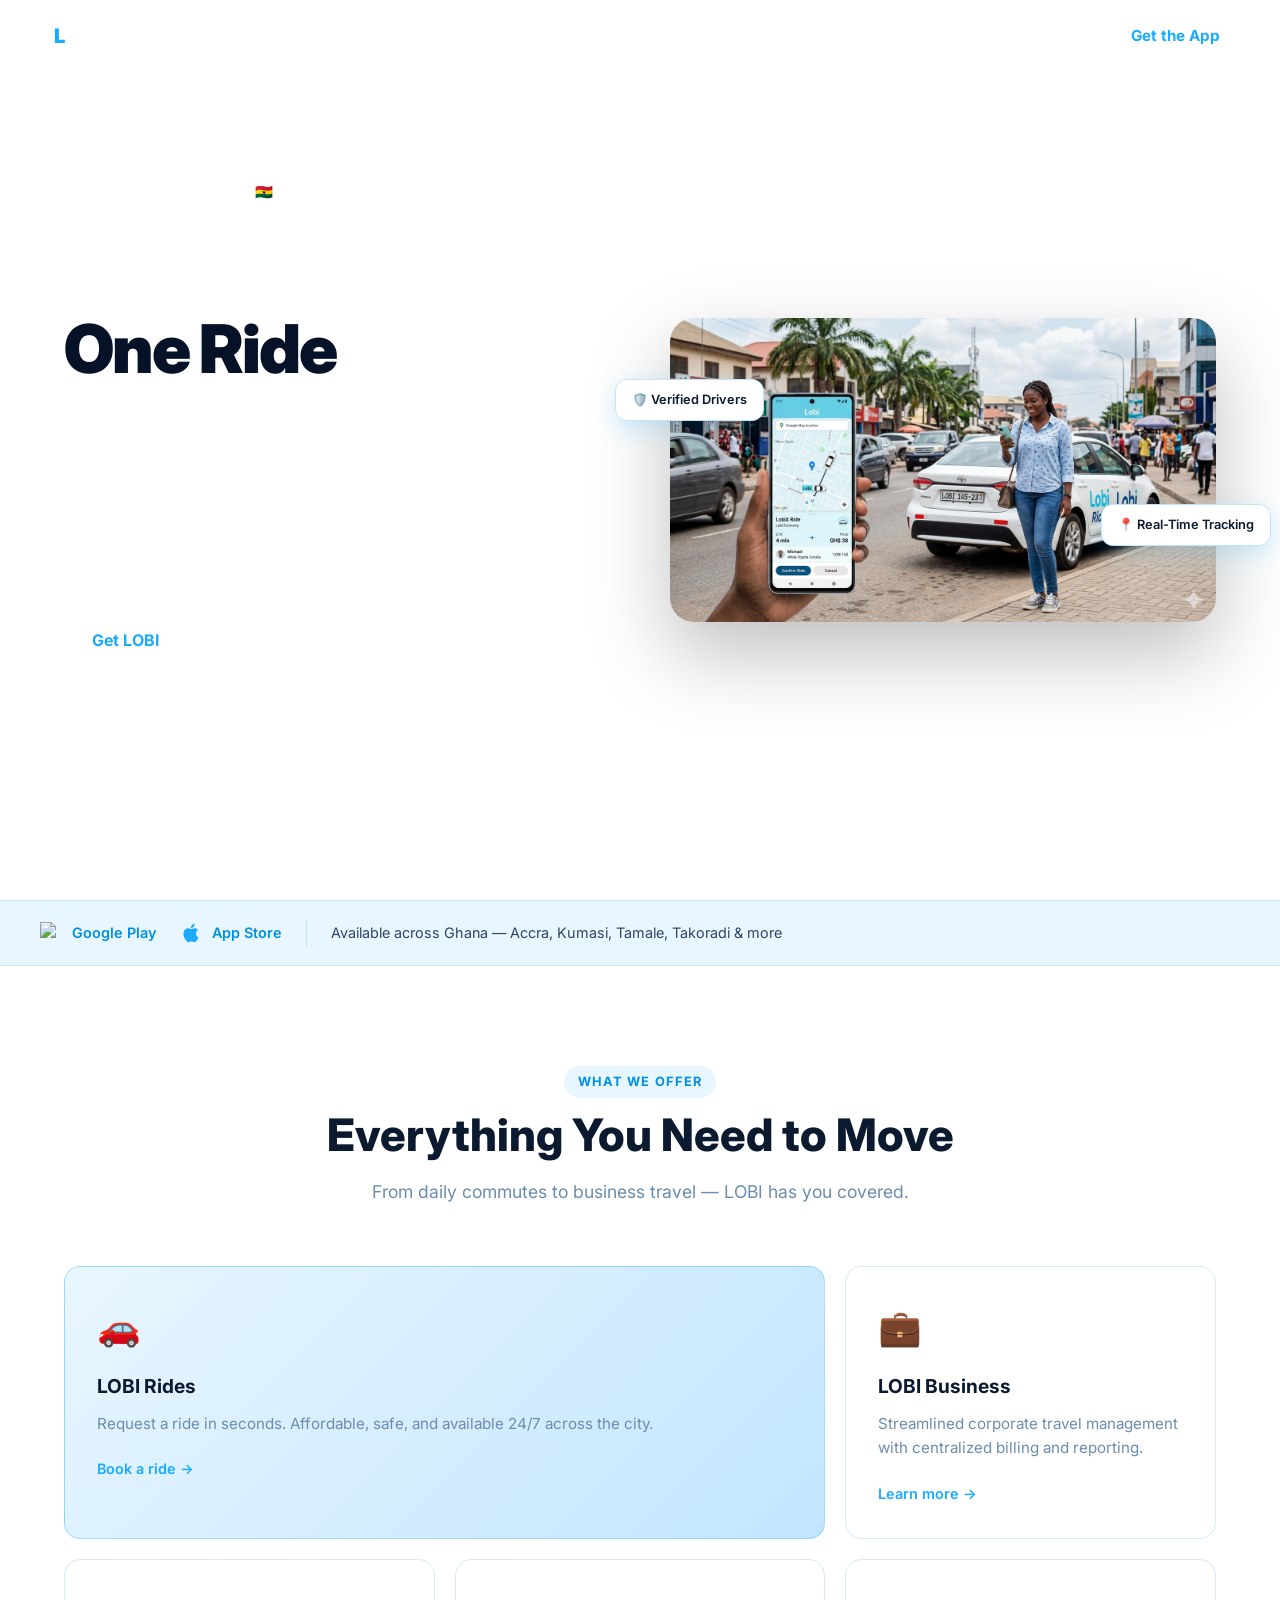
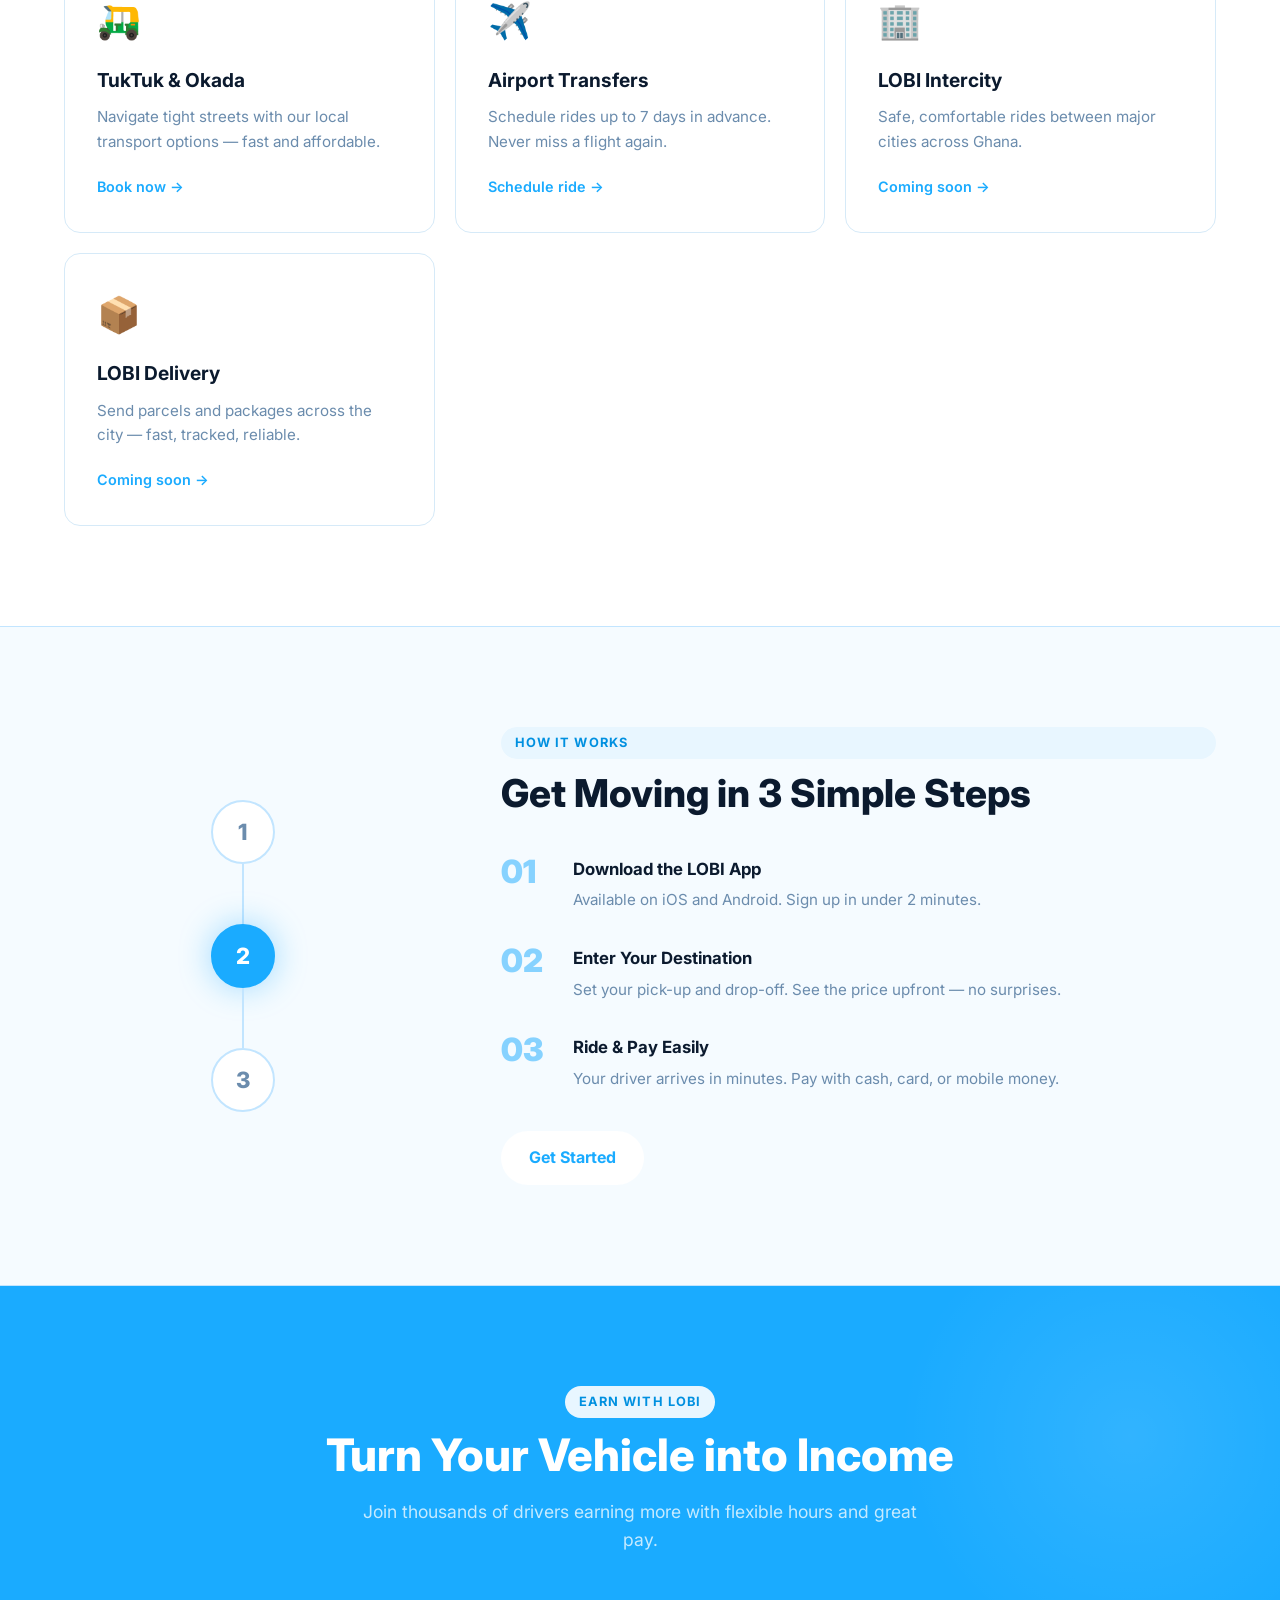
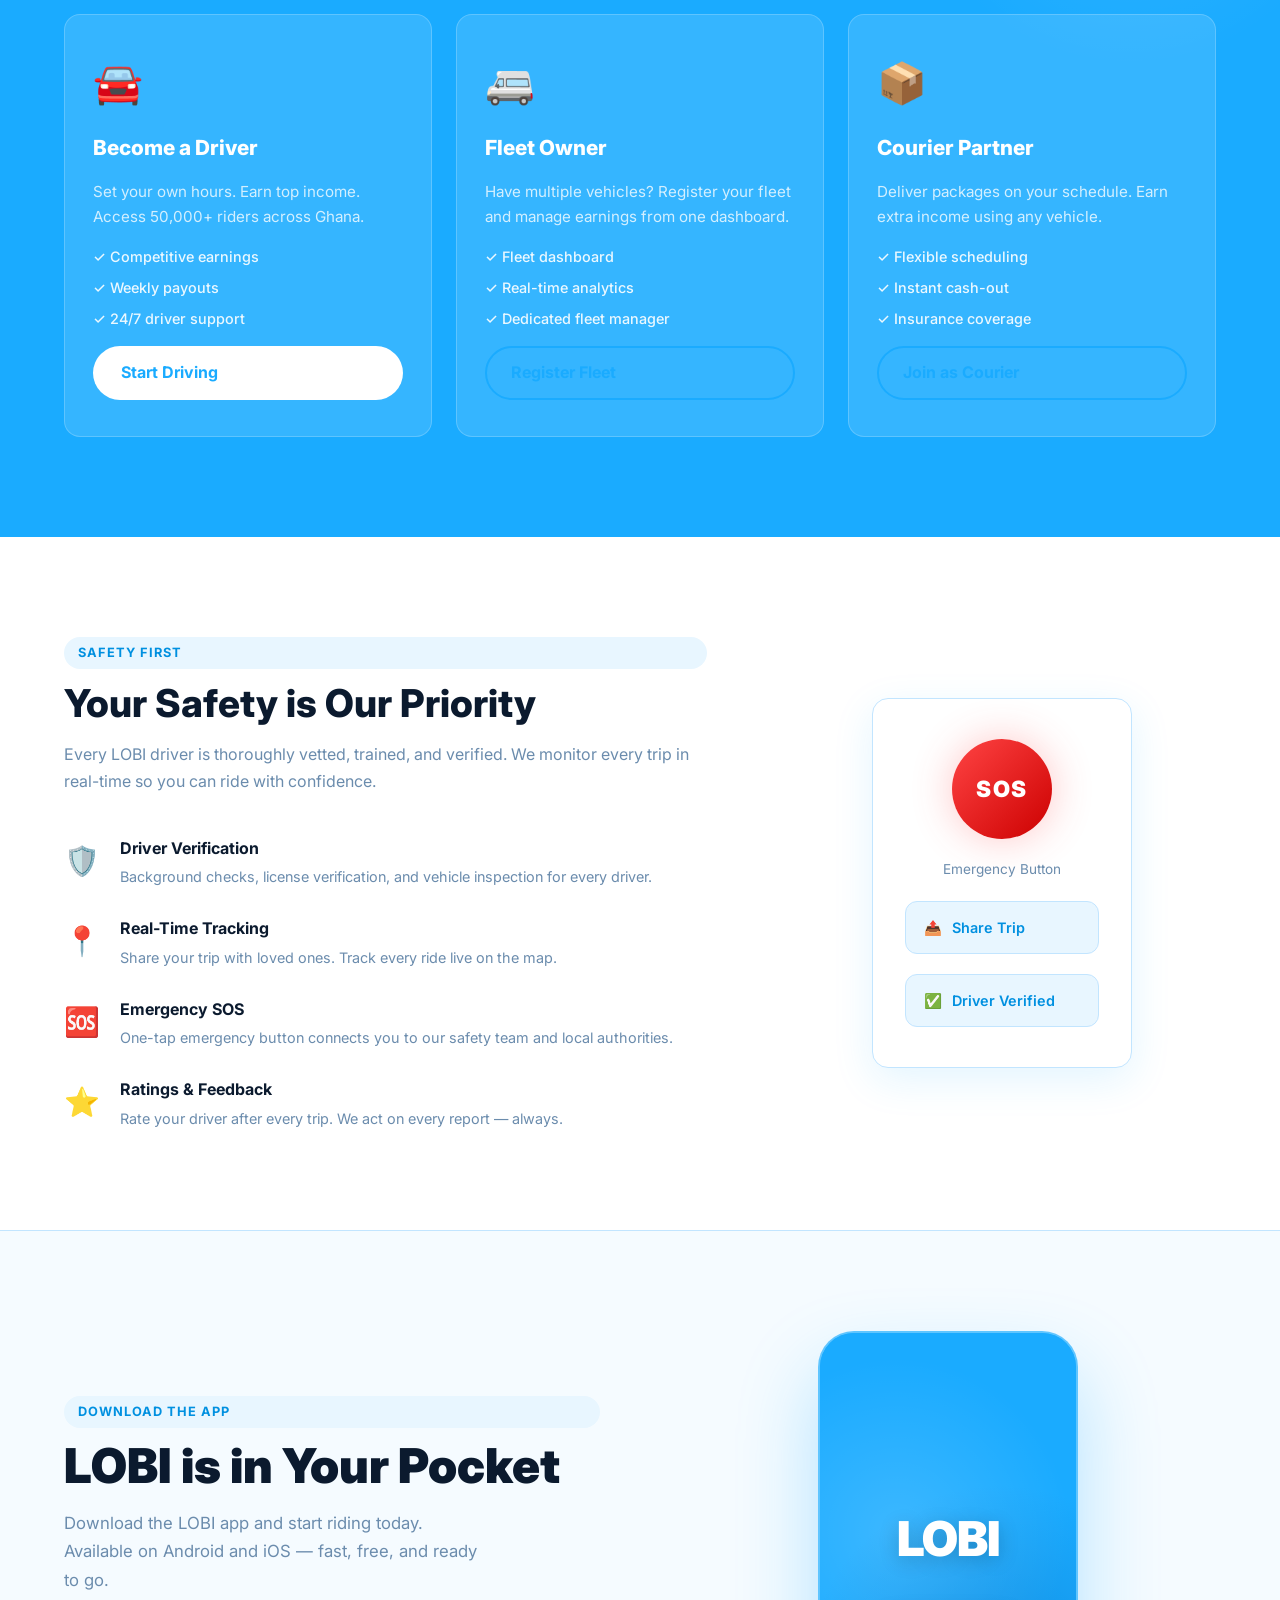
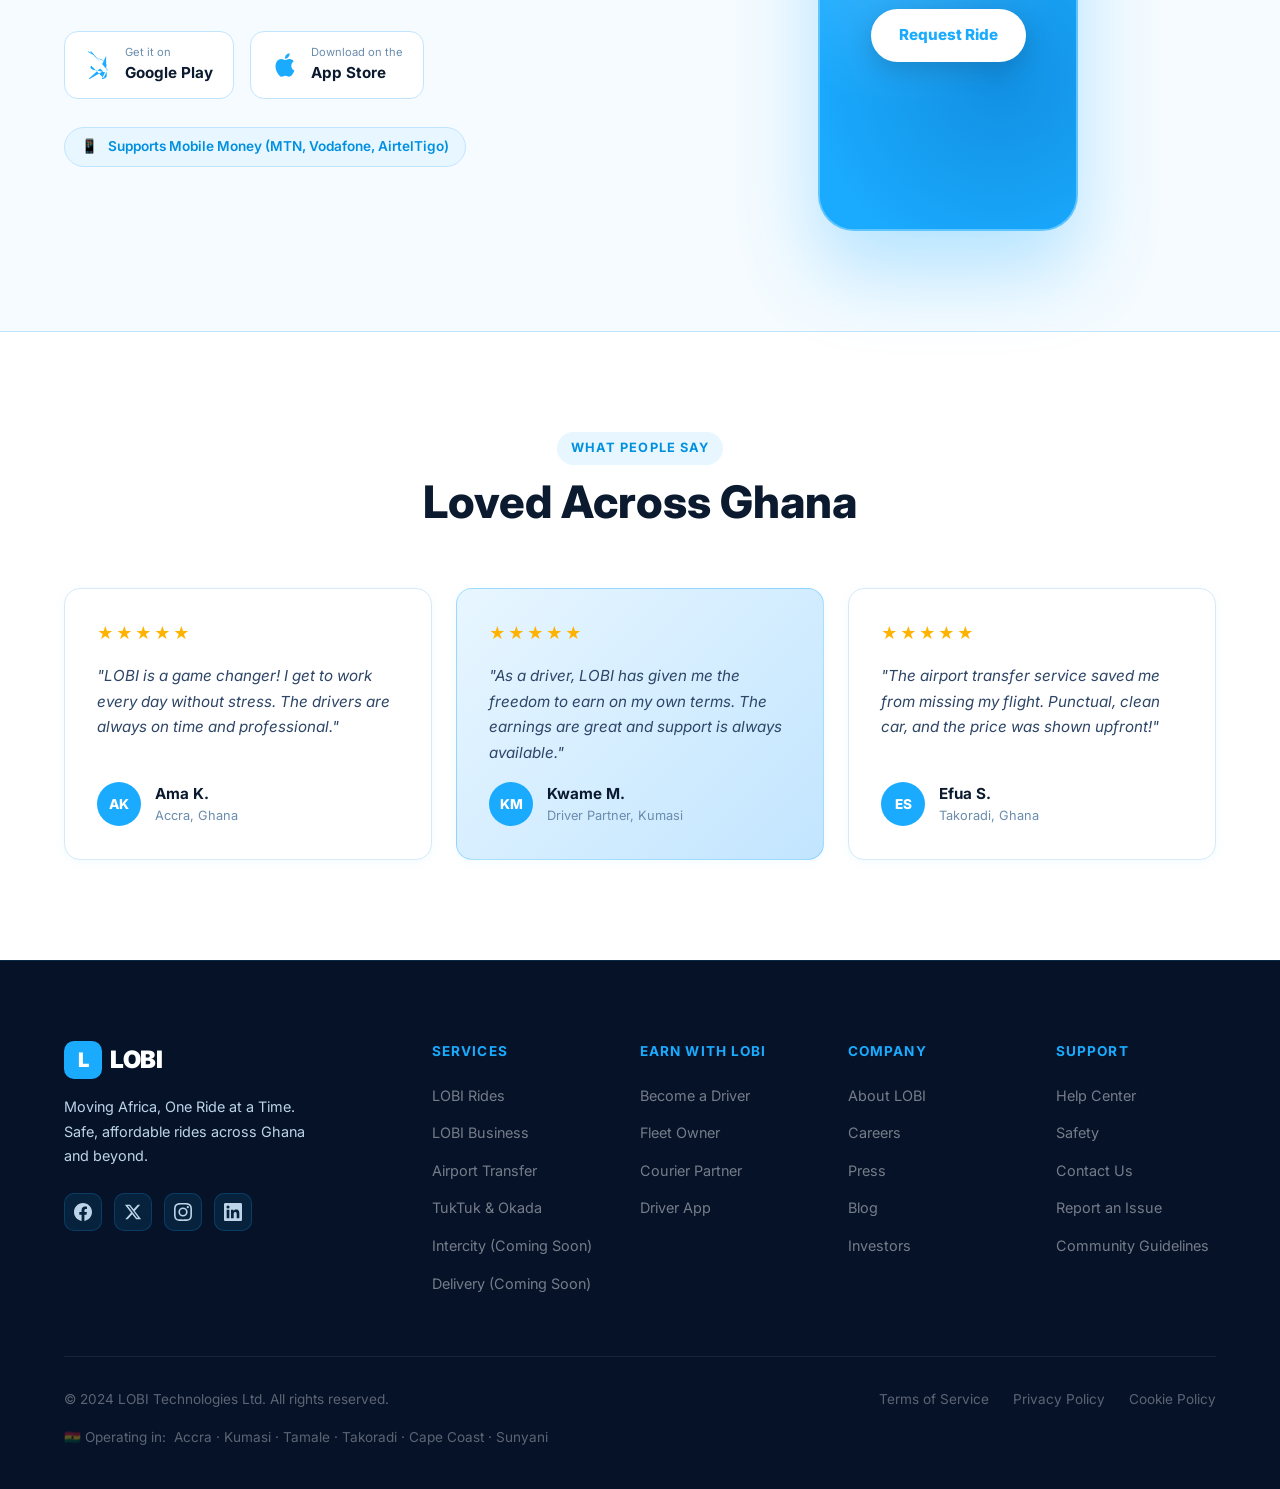
==== index.html @ 1bee490d "first lobi website commit" ====
<!DOCTYPE html>
<html lang="en">
<head>
  <meta charset="UTF-8" />
  <meta name="viewport" content="width=device-width, initial-scale=1.0" />
  <title>LOBI – Moving Africa, One Ride at a Time</title>
  <link rel="stylesheet" href="styles.css" />
  <link rel="preconnect" href="https://fonts.googleapis.com" />
  <link rel="preconnect" href="https://fonts.gstatic.com" crossorigin />
  <link href="https://fonts.googleapis.com/css2?family=Inter:wght@300;400;500;600;700;800;900&display=swap" rel="stylesheet" />
</head>
<body>

  <!-- ===== NAVBAR ===== -->
  <header class="navbar" id="navbar">
    <div class="nav-container">
      <a href="#" class="logo">
        <span class="logo-icon">L</span>
        <span class="logo-text">LOBI</span>
      </a>

      <nav class="nav-links" id="navLinks">
        <a href="#services">Services</a>
        <a href="#earn">Earn with LOBI</a>
        <a href="#how-it-works">How It Works</a>
        <a href="#company">Company</a>
        <a href="#safety">Safety</a>
        <a class="nav-cta" href="#download">Get the App</a>
      </nav>

      <button class="hamburger" id="hamburger" aria-label="Toggle menu">
        <span></span><span></span><span></span>
      </button>
    </div>
  </header>

  <!-- ===== HERO ===== -->
  <section class="hero" id="home">
    <div class="hero-content">
      <div class="hero-badge">Now operating in Ghana 🇬🇭</div>
      <h1 class="hero-title">
        Moving Africa,<br />
        <span class="highlight">One Ride</span> at a Time.
      </h1>
      <p class="hero-subtitle">
        Safe, affordable, and reliable rides across Ghana and beyond.
        Request in seconds — arrive in minutes.
      </p>
      <div class="hero-buttons">
        <a href="#download" class="btn btn-primary">Get LOBI</a>
        <a href="#earn" class="btn btn-outline">Drive with Us</a>
      </div>
      <div class="hero-stats">
        <div class="stat">
          <strong>50K+</strong>
          <span>Riders</span>
        </div>
        <div class="stat-divider"></div>
        <div class="stat">
          <strong>2,000+</strong>
          <span>Drivers</span>
        </div>
        <div class="stat-divider"></div>
        <div class="stat">
          <strong>10+</strong>
          <span>Cities</span>
        </div>
      </div>
    </div>
    <div class="hero-visual">
      <div class="hero-img-wrap">
        <img
          src="assets/lobi_cover_image.png"
          alt="Woman booking a Lobi ride on her phone in Accra, Ghana"
          class="hero-img"
        />
        <div class="floating-badge badge-1">🛡️ Verified Drivers</div>
        <div class="floating-badge badge-2">📍 Real-Time Tracking</div>
      </div>
    </div>
  </section>

  <!-- ===== TRUST BAR ===== -->
  <section class="trust-bar">
    <div class="trust-container">
      <div class="trust-item">
        <img src="https://upload.wikimedia.org/wikipedia/commons/thumb/1/19/Google_Play_Store.png/640px-Google_Play_Store.png" alt="Google Play" class="trust-icon-img" />
        <span>Google Play</span>
      </div>
      <div class="trust-item">
        <svg class="trust-icon" viewBox="0 0 24 24" fill="currentColor"><path d="M18.71 19.5c-.83 1.24-1.71 2.45-3.05 2.47-1.34.03-1.77-.79-3.29-.79-1.53 0-2 .77-3.27.82-1.31.05-2.3-1.32-3.14-2.53C4.25 17 2.94 12.45 4.7 9.39c.87-1.52 2.43-2.48 4.12-2.51 1.28-.02 2.5.87 3.29.87.78 0 2.26-1.07 3.8-.91.65.03 2.47.26 3.64 1.98-.09.06-2.17 1.28-2.15 3.81.03 3.02 2.65 4.03 2.68 4.04-.03.07-.42 1.44-1.38 2.83M13 3.5c.73-.83 1.94-1.46 2.94-1.5.13 1.17-.34 2.35-1.04 3.19-.69.85-1.83 1.51-2.95 1.42-.15-1.15.41-2.35 1.05-3.11z"/></svg>
        <span>App Store</span>
      </div>
      <div class="trust-divider"></div>
      <p class="trust-text">Available across Ghana — Accra, Kumasi, Tamale, Takoradi & more</p>
    </div>
  </section>

  <!-- ===== SERVICES ===== -->
  <section class="services" id="services">
    <div class="section-container">
      <div class="section-header">
        <span class="section-tag">What We Offer</span>
        <h2>Everything You Need to Move</h2>
        <p>From daily commutes to business travel — LOBI has you covered.</p>
      </div>
      <div class="services-grid">
        <div class="service-card featured">
          <div class="service-icon">🚗</div>
          <h3>LOBI Rides</h3>
          <p>Request a ride in seconds. Affordable, safe, and available 24/7 across the city.</p>
          <a href="#download" class="service-link">Book a ride →</a>
        </div>
        <div class="service-card">
          <div class="service-icon">💼</div>
          <h3>LOBI Business</h3>
          <p>Streamlined corporate travel management with centralized billing and reporting.</p>
          <a href="#" class="service-link">Learn more →</a>
        </div>
        <div class="service-card">
          <div class="service-icon">🛺</div>
          <h3>TukTuk & Okada</h3>
          <p>Navigate tight streets with our local transport options — fast and affordable.</p>
          <a href="#download" class="service-link">Book now →</a>
        </div>
        <div class="service-card">
          <div class="service-icon">✈️</div>
          <h3>Airport Transfers</h3>
          <p>Schedule rides up to 7 days in advance. Never miss a flight again.</p>
          <a href="#download" class="service-link">Schedule ride →</a>
        </div>
        <div class="service-card">
          <div class="service-icon">🏢</div>
          <h3>LOBI Intercity</h3>
          <p>Safe, comfortable rides between major cities across Ghana.</p>
          <a href="#" class="service-link">Coming soon →</a>
        </div>
        <div class="service-card">
          <div class="service-icon">📦</div>
          <h3>LOBI Delivery</h3>
          <p>Send parcels and packages across the city — fast, tracked, reliable.</p>
          <a href="#" class="service-link">Coming soon →</a>
        </div>
      </div>
    </div>
  </section>

  <!-- ===== HOW IT WORKS ===== -->
  <section class="how-it-works" id="how-it-works">
    <div class="section-container">
      <div class="hiw-grid">
        <div class="hiw-visual">
          <div class="steps-visual">
            <div class="step-circle active">1</div>
            <div class="step-line"></div>
            <div class="step-circle">2</div>
            <div class="step-line"></div>
            <div class="step-circle">3</div>
          </div>
        </div>
        <div class="hiw-content">
          <span class="section-tag">How It Works</span>
          <h2>Get Moving in 3 Simple Steps</h2>
          <div class="steps">
            <div class="step">
              <div class="step-num">01</div>
              <div class="step-text">
                <h4>Download the LOBI App</h4>
                <p>Available on iOS and Android. Sign up in under 2 minutes.</p>
              </div>
            </div>
            <div class="step">
              <div class="step-num">02</div>
              <div class="step-text">
                <h4>Enter Your Destination</h4>
                <p>Set your pick-up and drop-off. See the price upfront — no surprises.</p>
              </div>
            </div>
            <div class="step">
              <div class="step-num">03</div>
              <div class="step-text">
                <h4>Ride & Pay Easily</h4>
                <p>Your driver arrives in minutes. Pay with cash, card, or mobile money.</p>
              </div>
            </div>
          </div>
          <a href="#download" class="btn btn-primary">Get Started</a>
        </div>
      </div>
    </div>
  </section>

  <!-- ===== EARN SECTION ===== -->
  <section class="earn" id="earn">
    <div class="section-container">
      <div class="section-header light">
        <span class="section-tag">Earn with LOBI</span>
        <h2>Turn Your Vehicle into Income</h2>
        <p>Join thousands of drivers earning more with flexible hours and great pay.</p>
      </div>
      <div class="earn-grid">
        <div class="earn-card">
          <div class="earn-icon">🚘</div>
          <h3>Become a Driver</h3>
          <p>Set your own hours. Earn top income. Access 50,000+ riders across Ghana.</p>
          <ul class="earn-perks">
            <li>✓ Competitive earnings</li>
            <li>✓ Weekly payouts</li>
            <li>✓ 24/7 driver support</li>
          </ul>
          <a href="#" class="btn btn-primary">Start Driving</a>
        </div>
        <div class="earn-card">
          <div class="earn-icon">🚐</div>
          <h3>Fleet Owner</h3>
          <p>Have multiple vehicles? Register your fleet and manage earnings from one dashboard.</p>
          <ul class="earn-perks">
            <li>✓ Fleet dashboard</li>
            <li>✓ Real-time analytics</li>
            <li>✓ Dedicated fleet manager</li>
          </ul>
          <a href="#" class="btn btn-outline-dark">Register Fleet</a>
        </div>
        <div class="earn-card">
          <div class="earn-icon">📦</div>
          <h3>Courier Partner</h3>
          <p>Deliver packages on your schedule. Earn extra income using any vehicle.</p>
          <ul class="earn-perks">
            <li>✓ Flexible scheduling</li>
            <li>✓ Instant cash-out</li>
            <li>✓ Insurance coverage</li>
          </ul>
          <a href="#" class="btn btn-outline-dark">Join as Courier</a>
        </div>
      </div>
    </div>
  </section>

  <!-- ===== SAFETY ===== -->
  <section class="safety" id="safety">
    <div class="section-container">
      <div class="safety-grid">
        <div class="safety-content">
          <span class="section-tag">Safety First</span>
          <h2>Your Safety is Our Priority</h2>
          <p>
            Every LOBI driver is thoroughly vetted, trained, and verified.
            We monitor every trip in real-time so you can ride with confidence.
          </p>
          <div class="safety-features">
            <div class="safety-feature">
              <div class="safety-feat-icon">🛡️</div>
              <div>
                <h4>Driver Verification</h4>
                <p>Background checks, license verification, and vehicle inspection for every driver.</p>
              </div>
            </div>
            <div class="safety-feature">
              <div class="safety-feat-icon">📍</div>
              <div>
                <h4>Real-Time Tracking</h4>
                <p>Share your trip with loved ones. Track every ride live on the map.</p>
              </div>
            </div>
            <div class="safety-feature">
              <div class="safety-feat-icon">🆘</div>
              <div>
                <h4>Emergency SOS</h4>
                <p>One-tap emergency button connects you to our safety team and local authorities.</p>
              </div>
            </div>
            <div class="safety-feature">
              <div class="safety-feat-icon">⭐</div>
              <div>
                <h4>Ratings & Feedback</h4>
                <p>Rate your driver after every trip. We act on every report — always.</p>
              </div>
            </div>
          </div>
        </div>
        <div class="safety-visual">
          <div class="safety-card-ui">
            <div class="sos-button">SOS</div>
            <p class="sos-label">Emergency Button</p>
            <div class="share-trip">
              <span>📤</span> Share Trip
            </div>
            <div class="driver-verified">
              <span>✅</span> Driver Verified
            </div>
          </div>
        </div>
      </div>
    </div>
  </section>

  <!-- ===== APP DOWNLOAD ===== -->
  <section class="app-download" id="download">
    <div class="section-container">
      <div class="download-grid">
        <div class="download-content">
          <span class="section-tag">Download the App</span>
          <h2>LOBI is in Your Pocket</h2>
          <p>
            Download the LOBI app and start riding today.
            Available on Android and iOS — fast, free, and ready to go.
          </p>
          <div class="app-badges">
            <a href="#" class="app-badge">
              <svg viewBox="0 0 24 24" fill="currentColor"><path d="M3.18 23.76c.39.21.84.21 1.23 0l10.99-6.34-2.45-2.45-9.77 8.79zm14.95-8.64L5.59.54C5.2.33 4.75.33 4.36.54L4.3.58l10.5 10.5 3.33-6.96zm1.11 1.11l-3.33 6.96L5.41 12.7l-.05.03c-.39.21-.63.62-.63 1.06v.42c0 .44.24.85.63 1.06l1.32.76 10.5 2.16-3.33 6.96 4.13-2.38c.39-.22.63-.63.63-1.06V12.3c0-.44-.24-.85-.63-1.07zm-5.18-8.29L3.57.56C3.18.35 2.73.35 2.34.56L2.28.6l14.95 8.63-3.17-2.3z"/></svg>
              <div>
                <small>Get it on</small>
                <strong>Google Play</strong>
              </div>
            </a>
            <a href="#" class="app-badge">
              <svg viewBox="0 0 24 24" fill="currentColor"><path d="M18.71 19.5c-.83 1.24-1.71 2.45-3.05 2.47-1.34.03-1.77-.79-3.29-.79-1.53 0-2 .77-3.27.82-1.31.05-2.3-1.32-3.14-2.53C4.25 17 2.94 12.45 4.7 9.39c.87-1.52 2.43-2.48 4.12-2.51 1.28-.02 2.5.87 3.29.87.78 0 2.26-1.07 3.8-.91.65.03 2.47.26 3.64 1.98-.09.06-2.17 1.28-2.15 3.81.03 3.02 2.65 4.03 2.68 4.04-.03.07-.42 1.44-1.38 2.83M13 3.5c.73-.83 1.94-1.46 2.94-1.5.13 1.17-.34 2.35-1.04 3.19-.69.85-1.83 1.51-2.95 1.42-.15-1.15.41-2.35 1.05-3.11z"/></svg>
              <div>
                <small>Download on the</small>
                <strong>App Store</strong>
              </div>
            </a>
          </div>
          <div class="mobile-money-note">
            <span>📱</span> Supports Mobile Money (MTN, Vodafone, AirtelTigo)
          </div>
        </div>
        <div class="download-visual">
          <div class="download-phone">
            <div class="dl-screen">
              <div class="dl-map-bg"></div>
              <div class="dl-overlay">
                <div class="dl-logo">LOBI</div>
                <div class="dl-ride-btn">Request Ride</div>
              </div>
            </div>
          </div>
        </div>
      </div>
    </div>
  </section>

  <!-- ===== TESTIMONIALS ===== -->
  <section class="testimonials">
    <div class="section-container">
      <div class="section-header">
        <span class="section-tag">What People Say</span>
        <h2>Loved Across Ghana</h2>
      </div>
      <div class="testimonials-grid">
        <div class="testimonial-card">
          <div class="stars">★★★★★</div>
          <p>"LOBI is a game changer! I get to work every day without stress. The drivers are always on time and professional."</p>
          <div class="testimonial-author">
            <div class="author-avatar">AK</div>
            <div>
              <strong>Ama K.</strong>
              <span>Accra, Ghana</span>
            </div>
          </div>
        </div>
        <div class="testimonial-card featured-testimonial">
          <div class="stars">★★★★★</div>
          <p>"As a driver, LOBI has given me the freedom to earn on my own terms. The earnings are great and support is always available."</p>
          <div class="testimonial-author">
            <div class="author-avatar">KM</div>
            <div>
              <strong>Kwame M.</strong>
              <span>Driver Partner, Kumasi</span>
            </div>
          </div>
        </div>
        <div class="testimonial-card">
          <div class="stars">★★★★★</div>
          <p>"The airport transfer service saved me from missing my flight. Punctual, clean car, and the price was shown upfront!"</p>
          <div class="testimonial-author">
            <div class="author-avatar">ES</div>
            <div>
              <strong>Efua S.</strong>
              <span>Takoradi, Ghana</span>
            </div>
          </div>
        </div>
      </div>
    </div>
  </section>

  <!-- ===== FOOTER ===== -->
  <footer class="footer">
    <div class="footer-container">
      <div class="footer-top">
        <div class="footer-brand">
          <a href="#" class="logo footer-logo">
            <span class="logo-icon">L</span>
            <span class="logo-text">LOBI</span>
          </a>
          <p>Moving Africa, One Ride at a Time. Safe, affordable rides across Ghana and beyond.</p>
          <div class="social-links">
            <a href="#" aria-label="Facebook">
              <svg viewBox="0 0 24 24" fill="currentColor"><path d="M24 12.073c0-6.627-5.373-12-12-12s-12 5.373-12 12c0 5.99 4.388 10.954 10.125 11.854v-8.385H7.078v-3.47h3.047V9.43c0-3.007 1.792-4.669 4.533-4.669 1.312 0 2.686.235 2.686.235v2.953H15.83c-1.491 0-1.956.925-1.956 1.874v2.25h3.328l-.532 3.47h-2.796v8.385C19.612 23.027 24 18.062 24 12.073z"/></svg>
            </a>
            <a href="#" aria-label="Twitter/X">
              <svg viewBox="0 0 24 24" fill="currentColor"><path d="M18.244 2.25h3.308l-7.227 8.26 8.502 11.24H16.17l-5.214-6.817L4.99 21.75H1.68l7.73-8.835L1.254 2.25H8.08l4.713 6.231zm-1.161 17.52h1.833L7.084 4.126H5.117z"/></svg>
            </a>
            <a href="#" aria-label="Instagram">
              <svg viewBox="0 0 24 24" fill="currentColor"><path d="M12 2.163c3.204 0 3.584.012 4.85.07 3.252.148 4.771 1.691 4.919 4.919.058 1.265.069 1.645.069 4.849 0 3.205-.012 3.584-.069 4.849-.149 3.225-1.664 4.771-4.919 4.919-1.266.058-1.644.07-4.85.07-3.204 0-3.584-.012-4.849-.07-3.26-.149-4.771-1.699-4.919-4.92-.058-1.265-.07-1.644-.07-4.849 0-3.204.013-3.583.07-4.849.149-3.227 1.664-4.771 4.919-4.919 1.266-.057 1.645-.069 4.849-.069zM12 0C8.741 0 8.333.014 7.053.072 2.695.272.273 2.69.073 7.052.014 8.333 0 8.741 0 12c0 3.259.014 3.668.072 4.948.2 4.358 2.618 6.78 6.98 6.98C8.333 23.986 8.741 24 12 24c3.259 0 3.668-.014 4.948-.072 4.354-.2 6.782-2.618 6.979-6.98.059-1.28.073-1.689.073-4.948 0-3.259-.014-3.667-.072-4.947-.196-4.354-2.617-6.78-6.979-6.98C15.668.014 15.259 0 12 0zm0 5.838a6.162 6.162 0 100 12.324 6.162 6.162 0 000-12.324zM12 16a4 4 0 110-8 4 4 0 010 8zm6.406-11.845a1.44 1.44 0 100 2.881 1.44 1.44 0 000-2.881z"/></svg>
            </a>
            <a href="#" aria-label="LinkedIn">
              <svg viewBox="0 0 24 24" fill="currentColor"><path d="M20.447 20.452h-3.554v-5.569c0-1.328-.027-3.037-1.852-3.037-1.853 0-2.136 1.445-2.136 2.939v5.667H9.351V9h3.414v1.561h.046c.477-.9 1.637-1.85 3.37-1.85 3.601 0 4.267 2.37 4.267 5.455v6.286zM5.337 7.433a2.062 2.062 0 01-2.063-2.065 2.064 2.064 0 112.063 2.065zm1.782 13.019H3.555V9h3.564v11.452zM22.225 0H1.771C.792 0 0 .774 0 1.729v20.542C0 23.227.792 24 1.771 24h20.451C23.2 24 24 23.227 24 22.271V1.729C24 .774 23.2 0 22.222 0h.003z"/></svg>
            </a>
          </div>
        </div>

        <div class="footer-links-group">
          <h4>Services</h4>
          <ul>
            <li><a href="#">LOBI Rides</a></li>
            <li><a href="#">LOBI Business</a></li>
            <li><a href="#">Airport Transfer</a></li>
            <li><a href="#">TukTuk & Okada</a></li>
            <li><a href="#">Intercity (Coming Soon)</a></li>
            <li><a href="#">Delivery (Coming Soon)</a></li>
          </ul>
        </div>

        <div class="footer-links-group">
          <h4>Earn with LOBI</h4>
          <ul>
            <li><a href="#">Become a Driver</a></li>
            <li><a href="#">Fleet Owner</a></li>
            <li><a href="#">Courier Partner</a></li>
            <li><a href="#">Driver App</a></li>
          </ul>
        </div>

        <div class="footer-links-group">
          <h4>Company</h4>
          <ul>
            <li><a href="#">About LOBI</a></li>
            <li><a href="#">Careers</a></li>
            <li><a href="#">Press</a></li>
            <li><a href="#">Blog</a></li>
            <li><a href="#">Investors</a></li>
          </ul>
        </div>

        <div class="footer-links-group">
          <h4>Support</h4>
          <ul>
            <li><a href="#">Help Center</a></li>
            <li><a href="#">Safety</a></li>
            <li><a href="#">Contact Us</a></li>
            <li><a href="#">Report an Issue</a></li>
            <li><a href="#">Community Guidelines</a></li>
          </ul>
        </div>
      </div>

      <div class="footer-bottom">
        <div class="footer-legal">
          <span>© 2024 LOBI Technologies Ltd. All rights reserved.</span>
          <div class="legal-links">
            <a href="#">Terms of Service</a>
            <a href="#">Privacy Policy</a>
            <a href="#">Cookie Policy</a>
          </div>
        </div>
        <div class="footer-cities">
          <span>🇬🇭 Operating in:</span>
          <span>Accra · Kumasi · Tamale · Takoradi · Cape Coast · Sunyani</span>
        </div>
      </div>
    </div>
  </footer>

  <script src="script.js"></script>
</body>
</html>
---- styles.css ----
/* ============================
   LOBI – Global Styles
   Brand Blue: #1AABFF | White: #FFFFFF
   ============================ */

*, *::before, *::after {
  box-sizing: border-box;
  margin: 0;
  padding: 0;
}

:root {
  --blue: #1AABFF;
  --blue-dark: #0090E0;
  --blue-deeper: #006FBD;
  --blue-light: #E8F6FF;
  --blue-mid: #C2E5FF;
  --navy: #051228;
  --navy-2: #081A38;
  --navy-3: #0A2048;
  --white: #FFFFFF;
  --off-white: #F5FBFF;
  --text-dark: #0B1A2E;
  --text-mid: #2D4567;
  --text-muted: #6B8CAD;
  --text-light: #BDD4E8;
  --radius: 16px;
  --radius-sm: 10px;
  --shadow: 0 8px 32px rgba(26,171,255,0.15);
  --shadow-card: 0 4px 24px rgba(0,0,0,0.07);
  --transition: 0.25s ease;
  --font: 'Inter', sans-serif;
}

html { scroll-behavior: smooth; }

body {
  font-family: var(--font);
  background: var(--white);
  color: var(--text-dark);
  line-height: 1.6;
  overflow-x: hidden;
}

a { text-decoration: none; color: inherit; }
ul { list-style: none; }
img { max-width: 100%; }

/* ============================
   LAYOUT HELPERS
   ============================ */
.section-container {
  max-width: 1200px;
  margin: 0 auto;
  padding: 0 24px;
}

.section-header {
  text-align: center;
  margin-bottom: 60px;
}

.section-header h2 {
  font-size: clamp(2rem, 4vw, 2.8rem);
  font-weight: 800;
  margin: 12px 0 16px;
  line-height: 1.15;
  color: var(--text-dark);
}

.section-header p {
  font-size: 1.1rem;
  color: var(--text-muted);
  max-width: 560px;
  margin: 0 auto;
}

.section-header.light h2 { color: var(--white); }
.section-header.light p  { color: rgba(255,255,255,0.75); }

.section-tag {
  display: inline-block;
  background: var(--blue-light);
  color: var(--blue-dark);
  font-size: 0.8rem;
  font-weight: 700;
  letter-spacing: 0.08em;
  text-transform: uppercase;
  padding: 6px 14px;
  border-radius: 100px;
}

.section-tag.on-blue {
  background: rgba(255,255,255,0.2);
  color: var(--white);
}

/* ============================
   BUTTONS
   ============================ */
.btn {
  display: inline-flex;
  align-items: center;
  gap: 8px;
  padding: 14px 28px;
  border-radius: 100px;
  font-weight: 700;
  font-size: 1rem;
  cursor: pointer;
  border: none;
  transition: var(--transition);
  white-space: nowrap;
}

/* White button — used on blue/dark backgrounds */
.btn-primary {
  background: var(--white);
  color: var(--blue);
}
.btn-primary:hover {
  background: var(--blue-light);
  transform: translateY(-2px);
  box-shadow: 0 8px 24px rgba(0,0,0,0.15);
}

/* Outline white — on blue backgrounds */
.btn-outline {
  background: transparent;
  color: var(--white);
  border: 2px solid rgba(255,255,255,0.45);
}
.btn-outline:hover {
  border-color: var(--white);
  background: rgba(255,255,255,0.12);
}

/* Blue button — used on white backgrounds */
.btn-blue {
  background: var(--blue);
  color: var(--white);
}
.btn-blue:hover {
  background: var(--blue-dark);
  transform: translateY(-2px);
  box-shadow: 0 8px 24px rgba(26,171,255,0.4);
}

/* Outline blue — on white backgrounds */
.btn-outline-dark {
  background: transparent;
  color: var(--blue);
  border: 2px solid var(--blue);
  padding: 12px 24px;
}
.btn-outline-dark:hover {
  background: var(--blue-light);
}

/* ============================
   NAVBAR
   ============================ */
.navbar {
  position: fixed;
  top: 0;
  left: 0;
  right: 0;
  z-index: 1000;
  padding: 0 24px;
  transition: background 0.3s ease, box-shadow 0.3s ease;
}

/* Starts transparent on the blue hero */
.navbar.scrolled {
  background: rgba(255,255,255,0.96);
  -webkit-backdrop-filter: blur(16px);
  backdrop-filter: blur(16px);
  border-bottom: 1px solid var(--blue-mid);
  box-shadow: 0 4px 24px rgba(26,171,255,0.1);
}

.navbar.scrolled .logo-text         { color: var(--text-dark); }
.navbar.scrolled .nav-links a       { color: var(--text-mid); }
.navbar.scrolled .nav-links a:hover { color: var(--blue); background: var(--blue-light); }
.navbar.scrolled .hamburger span    { background: var(--text-dark); }

.navbar.scrolled .nav-links .nav-cta {
  background: var(--blue);
  color: var(--white);
}
.navbar.scrolled .nav-links .nav-cta:hover {
  background: var(--blue-dark);
  color: var(--white);
}

.nav-container {
  max-width: 1200px;
  margin: 0 auto;
  display: flex;
  align-items: center;
  justify-content: space-between;
  height: 72px;
}

.logo {
  display: flex;
  align-items: center;
  gap: 8px;
}

.logo-icon {
  width: 38px;
  height: 38px;
  background: var(--white);
  border-radius: 10px;
  display: flex;
  align-items: center;
  justify-content: center;
  font-weight: 900;
  font-size: 1.25rem;
  color: var(--blue);
}

.logo-text {
  font-size: 1.5rem;
  font-weight: 900;
  letter-spacing: -0.02em;
  color: var(--white);
}

.nav-links {
  display: flex;
  align-items: center;
  gap: 4px;
}

.nav-links a {
  padding: 8px 16px;
  border-radius: 8px;
  font-size: 0.95rem;
  font-weight: 500;
  color: rgba(255,255,255,0.82);
  transition: var(--transition);
}

.nav-links a:hover {
  color: var(--white);
  background: rgba(255,255,255,0.15);
}

.nav-links .nav-cta {
  background: var(--white);
  color: var(--blue);
  font-weight: 700;
  margin-left: 8px;
  padding: 10px 20px;
  border-radius: 100px;
}

.nav-links .nav-cta:hover {
  background: var(--blue-light);
  color: var(--blue-dark);
}

.hamburger {
  display: none;
  flex-direction: column;
  gap: 5px;
  background: none;
  border: none;
  cursor: pointer;
  padding: 8px;
}

.hamburger span {
  display: block;
  width: 24px;
  height: 2px;
  background: var(--white);
  border-radius: 2px;
  transition: var(--transition);
}

/* ============================
   HERO  (bright blue bg)
   ============================ */
.hero-wrapper {
  background: var(--blue);
  position: relative;
  overflow: hidden;
}

/* Subtle radial glows for depth */
.hero-wrapper::before {
  content: '';
  position: absolute;
  top: -150px;
  right: -150px;
  width: 600px;
  height: 600px;
  border-radius: 50%;
  background: radial-gradient(circle, rgba(255,255,255,0.12) 0%, transparent 65%);
  pointer-events: none;
}

.hero-wrapper::after {
  content: '';
  position: absolute;
  bottom: -80px;
  left: -80px;
  width: 400px;
  height: 400px;
  border-radius: 50%;
  background: radial-gradient(circle, rgba(0,80,160,0.25) 0%, transparent 65%);
  pointer-events: none;
}

.hero {
  min-height: 100vh;
  display: flex;
  align-items: center;
  padding: 120px 24px 80px;
  max-width: 1200px;
  margin: 0 auto;
  gap: 60px;
  position: relative;
  z-index: 1;
}

.hero-content {
  flex: 1;
  max-width: 580px;
}

.hero-badge {
  display: inline-flex;
  align-items: center;
  gap: 8px;
  background: rgba(255,255,255,0.18);
  border: 1px solid rgba(255,255,255,0.35);
  color: var(--white);
  font-size: 0.9rem;
  font-weight: 600;
  padding: 8px 16px;
  border-radius: 100px;
  margin-bottom: 28px;
}

.hero-title {
  font-size: clamp(2.8rem, 6vw, 4.2rem);
  font-weight: 900;
  line-height: 1.08;
  letter-spacing: -0.03em;
  margin-bottom: 24px;
  color: var(--white);
}

.highlight {
  color: var(--navy);
}

.hero-subtitle {
  font-size: 1.15rem;
  color: rgba(255,255,255,0.82);
  max-width: 440px;
  margin-bottom: 36px;
  line-height: 1.7;
}

.hero-buttons {
  display: flex;
  gap: 16px;
  flex-wrap: wrap;
  margin-bottom: 48px;
}

.hero-stats {
  display: flex;
  align-items: center;
  gap: 24px;
}

.stat {
  display: flex;
  flex-direction: column;
}

.stat strong {
  font-size: 1.6rem;
  font-weight: 900;
  color: var(--white);
  line-height: 1;
}

.stat span {
  font-size: 0.85rem;
  color: rgba(255,255,255,0.7);
  margin-top: 4px;
}

.stat-divider {
  width: 1px;
  height: 40px;
  background: rgba(255,255,255,0.25);
}

/* ---- Hero Visual ---- */
.hero-visual {
  flex: 1;
  display: flex;
  justify-content: center;
  align-items: center;
  position: relative;
}

.hero-img-wrap {
  position: relative;
  width: 100%;
  max-width: 580px;
}

.hero-img {
  width: 100%;
  height: auto;
  border-radius: 24px;
  display: block;
  box-shadow: 0 32px 80px rgba(0,0,0,0.25);
  object-fit: cover;
}

.floating-badge {
  position: absolute;
  background: var(--white);
  border: 1px solid var(--blue-mid);
  border-radius: 12px;
  padding: 10px 16px;
  font-size: 0.8rem;
  font-weight: 600;
  color: var(--text-dark);
  white-space: nowrap;
  box-shadow: 0 8px 24px rgba(26,171,255,0.2);
  animation: float 3s ease-in-out infinite;
}

.badge-1 { top: 20%; left: -10%; animation-delay: 0s; will-change: transform; }
.badge-2 { bottom: 25%; right: -10%; animation-delay: 1.5s; will-change: transform; }

@keyframes float {
  0%, 100% { transform: translate3d(0, 0, 0); }
  50%       { transform: translate3d(0, -8px, 0); }
}

/* ============================
   TRUST BAR
   ============================ */
.trust-bar {
  background: var(--blue-light);
  border-top: 1px solid var(--blue-mid);
  border-bottom: 1px solid var(--blue-mid);
  padding: 18px 24px;
}

.trust-container {
  max-width: 1200px;
  margin: 0 auto;
  display: flex;
  align-items: center;
  gap: 24px;
  flex-wrap: wrap;
}

.trust-item {
  display: flex;
  align-items: center;
  gap: 10px;
  font-size: 0.9rem;
  font-weight: 600;
  color: var(--blue-dark);
}

.trust-icon     { width: 22px; height: 22px; color: var(--blue); }
.trust-icon-img { width: 22px; height: 22px; object-fit: contain; }

.trust-divider {
  width: 1px;
  height: 28px;
  background: var(--blue-mid);
}

.trust-text { font-size: 0.9rem; color: var(--text-mid); }

/* ============================
   SERVICES
   ============================ */
.services {
  padding: 100px 0;
  background: var(--white);
}

.services-grid {
  display: grid;
  grid-template-columns: repeat(3, 1fr);
  gap: 20px;
}

.service-card {
  background: var(--white);
  border: 1.5px solid #D6EAF8;
  border-radius: var(--radius);
  padding: 32px;
  transition: var(--transition);
  cursor: pointer;
}

.service-card:hover {
  border-color: var(--blue);
  transform: translateY(-4px);
  box-shadow: 0 12px 40px rgba(26,171,255,0.15);
}

.service-card.featured {
  background: linear-gradient(135deg, var(--blue-light), var(--blue-mid));
  border-color: rgba(26,171,255,0.3);
  grid-column: span 2;
}

.service-icon { font-size: 2.2rem; margin-bottom: 16px; }

.service-card h3 {
  font-size: 1.2rem;
  font-weight: 700;
  margin-bottom: 10px;
  color: var(--text-dark);
}

.service-card p {
  color: var(--text-muted);
  font-size: 0.95rem;
  line-height: 1.6;
  margin-bottom: 20px;
}

.service-link {
  color: var(--blue);
  font-weight: 600;
  font-size: 0.9rem;
  transition: var(--transition);
  display: inline-flex;
  align-items: center;
  gap: 4px;
}
.service-link:hover { gap: 8px; }

/* ============================
   HOW IT WORKS
   ============================ */
.how-it-works {
  padding: 100px 0;
  background: var(--off-white);
  border-top: 1px solid var(--blue-mid);
  border-bottom: 1px solid var(--blue-mid);
}

.hiw-grid {
  display: grid;
  grid-template-columns: 1fr 2fr;
  gap: 80px;
  align-items: center;
}

.hiw-visual { display: flex; justify-content: center; }

.steps-visual {
  display: flex;
  flex-direction: column;
  align-items: center;
}

.step-circle {
  width: 64px;
  height: 64px;
  border-radius: 50%;
  background: var(--white);
  border: 2px solid var(--blue-mid);
  display: flex;
  align-items: center;
  justify-content: center;
  font-size: 1.4rem;
  font-weight: 800;
  color: var(--text-muted);
  transition: var(--transition);
}

.step-circle.active {
  background: var(--blue);
  color: var(--white);
  border-color: var(--blue);
  box-shadow: 0 0 32px rgba(26,171,255,0.4);
}

.step-line {
  width: 2px;
  height: 60px;
  background: var(--blue-mid);
}

.hiw-content .section-tag { margin-bottom: 12px; display: block; }

.hiw-content h2 {
  font-size: clamp(1.8rem, 3vw, 2.6rem);
  font-weight: 800;
  margin-bottom: 40px;
  line-height: 1.15;
  color: var(--text-dark);
}

.steps {
  display: flex;
  flex-direction: column;
  gap: 32px;
  margin-bottom: 40px;
}

.step { display: flex; gap: 24px; align-items: flex-start; }

.step-num {
  font-size: 2rem;
  font-weight: 900;
  color: var(--blue);
  line-height: 1;
  min-width: 48px;
  opacity: 0.5;
}

.step-text h4 {
  font-size: 1.05rem;
  font-weight: 700;
  margin-bottom: 6px;
  color: var(--text-dark);
}

.step-text p { color: var(--text-muted); font-size: 0.95rem; line-height: 1.6; }

/* ============================
   EARN SECTION  (blue bg)
   ============================ */
.earn {
  padding: 100px 0;
  background: var(--blue);
  position: relative;
  overflow: hidden;
}

.earn::before {
  content: '';
  position: absolute;
  top: -100px;
  right: -100px;
  width: 500px;
  height: 500px;
  border-radius: 50%;
  background: radial-gradient(circle, rgba(255,255,255,0.1) 0%, transparent 65%);
  pointer-events: none;
}

.earn-grid {
  display: grid;
  grid-template-columns: repeat(3, 1fr);
  gap: 24px;
  position: relative;
  z-index: 1;
}

.earn-card {
  background: rgba(255,255,255,0.12);
  border: 1px solid rgba(255,255,255,0.2);
  border-radius: var(--radius);
  padding: 36px 28px;
  transition: var(--transition);
  display: flex;
  flex-direction: column;
  gap: 16px;
}

.earn-card:hover {
  background: rgba(255,255,255,0.2);
  transform: translateY(-4px);
  box-shadow: 0 12px 40px rgba(0,0,0,0.1);
}

.earn-icon { font-size: 2.5rem; }

.earn-card h3 { font-size: 1.3rem; font-weight: 800; color: var(--white); }
.earn-card p  { color: rgba(255,255,255,0.78); font-size: 0.95rem; line-height: 1.6; }

.earn-perks { display: flex; flex-direction: column; gap: 8px; }
.earn-perks li { font-size: 0.9rem; color: rgba(255,255,255,0.9); font-weight: 500; }

/* ============================
   SAFETY SECTION
   ============================ */
.safety {
  padding: 100px 0;
  background: var(--white);
}

.safety-grid {
  display: grid;
  grid-template-columns: 3fr 2fr;
  gap: 80px;
  align-items: center;
}

.safety-content .section-tag { display: block; margin-bottom: 12px; }

.safety-content h2 {
  font-size: clamp(1.8rem, 3vw, 2.6rem);
  font-weight: 800;
  margin-bottom: 16px;
  line-height: 1.15;
  color: var(--text-dark);
}

.safety-content > p {
  color: var(--text-muted);
  font-size: 1rem;
  line-height: 1.7;
  margin-bottom: 40px;
}

.safety-features { display: flex; flex-direction: column; gap: 28px; }

.safety-feature { display: flex; gap: 20px; align-items: flex-start; }

.safety-feat-icon { font-size: 1.8rem; flex-shrink: 0; margin-top: 2px; }

.safety-feature h4 {
  font-size: 1rem;
  font-weight: 700;
  margin-bottom: 4px;
  color: var(--text-dark);
}

.safety-feature p { color: var(--text-muted); font-size: 0.9rem; line-height: 1.6; }

.safety-visual { display: flex; justify-content: center; }

.safety-card-ui {
  background: var(--white);
  border: 1.5px solid var(--blue-mid);
  border-radius: var(--radius);
  padding: 40px 32px;
  display: flex;
  flex-direction: column;
  align-items: center;
  gap: 20px;
  width: 260px;
  box-shadow: 0 12px 40px rgba(26,171,255,0.12);
}

.sos-button {
  width: 100px;
  height: 100px;
  border-radius: 50%;
  background: linear-gradient(135deg, #FF4444, #CC0000);
  display: flex;
  align-items: center;
  justify-content: center;
  font-weight: 900;
  font-size: 1.4rem;
  letter-spacing: 0.05em;
  color: #fff;
  cursor: pointer;
  box-shadow: 0 0 40px rgba(255,68,68,0.3);
  transition: var(--transition);
}

.sos-button:hover { transform: scale(1.05); }
.sos-label { color: var(--text-muted); font-size: 0.85rem; }

.share-trip,
.driver-verified {
  width: 100%;
  background: var(--blue-light);
  border: 1px solid var(--blue-mid);
  border-radius: 12px;
  padding: 14px 18px;
  display: flex;
  align-items: center;
  gap: 10px;
  font-size: 0.9rem;
  font-weight: 600;
  color: var(--blue-dark);
}

/* ============================
   APP DOWNLOAD  (blue bg)
   ============================ */
.app-download {
  padding: 100px 0;
  background: var(--off-white);
  border-top: 1px solid var(--blue-mid);
  border-bottom: 1px solid var(--blue-mid);
}

.download-grid {
  display: grid;
  grid-template-columns: 1fr 1fr;
  gap: 80px;
  align-items: center;
}

.download-content .section-tag { display: block; margin-bottom: 12px; }

.download-content h2 {
  font-size: clamp(2rem, 4vw, 3rem);
  font-weight: 900;
  margin-bottom: 16px;
  line-height: 1.1;
  color: var(--text-dark);
}

.download-content > p {
  color: var(--text-muted);
  font-size: 1.05rem;
  line-height: 1.7;
  margin-bottom: 36px;
  max-width: 420px;
}

.app-badges { display: flex; gap: 16px; margin-bottom: 28px; flex-wrap: wrap; }

.app-badge {
  display: flex;
  align-items: center;
  gap: 12px;
  background: var(--white);
  border: 1.5px solid var(--blue-mid);
  border-radius: 14px;
  padding: 12px 20px;
  transition: var(--transition);
  color: var(--text-dark);
}

.app-badge:hover {
  border-color: var(--blue);
  transform: translateY(-2px);
  box-shadow: 0 8px 24px rgba(26,171,255,0.15);
}

.app-badge svg   { width: 28px; height: 28px; fill: var(--blue); }
.app-badge small { display: block; font-size: 0.7rem; color: var(--text-muted); }
.app-badge strong{ display: block; font-size: 0.95rem; font-weight: 700; color: var(--text-dark); }

.mobile-money-note {
  display: inline-flex;
  align-items: center;
  gap: 10px;
  background: var(--blue-light);
  border: 1px solid var(--blue-mid);
  color: var(--blue-dark);
  border-radius: 100px;
  padding: 8px 16px;
  font-size: 0.85rem;
  font-weight: 600;
}

/* Download visual */
.download-visual { display: flex; justify-content: center; }

.download-phone {
  width: 260px;
  height: 500px;
  background: var(--blue);
  border-radius: 36px;
  border: 2px solid rgba(255,255,255,0.3);
  overflow: hidden;
  box-shadow: 0 40px 80px rgba(26,171,255,0.3);
}

.dl-screen {
  width: 100%;
  height: 100%;
  position: relative;
  background: var(--blue);
  display: flex;
  align-items: center;
  justify-content: center;
}

.dl-map-bg {
  position: absolute;
  inset: 0;
  background:
    radial-gradient(circle at 30% 40%, rgba(255,255,255,0.15) 0%, transparent 50%),
    radial-gradient(circle at 70% 70%, rgba(0,80,160,0.3) 0%, transparent 50%);
}

.dl-overlay {
  position: relative;
  z-index: 1;
  display: flex;
  flex-direction: column;
  align-items: center;
  gap: 32px;
}

.dl-logo {
  font-size: 3rem;
  font-weight: 900;
  letter-spacing: -0.03em;
  color: var(--white);
  text-shadow: 0 4px 20px rgba(0,0,0,0.2);
}

.dl-ride-btn {
  background: var(--white);
  color: var(--blue);
  font-weight: 800;
  padding: 14px 28px;
  border-radius: 100px;
  font-size: 0.95rem;
  box-shadow: 0 8px 24px rgba(0,0,0,0.15);
}

/* ============================
   TESTIMONIALS
   ============================ */
.testimonials {
  padding: 100px 0;
  background: var(--white);
}

.testimonials-grid {
  display: grid;
  grid-template-columns: repeat(3, 1fr);
  gap: 24px;
}

.testimonial-card {
  background: var(--white);
  border: 1.5px solid #D6EAF8;
  border-radius: var(--radius);
  padding: 32px;
  display: flex;
  flex-direction: column;
  gap: 16px;
  transition: var(--transition);
  box-shadow: 0 2px 12px rgba(26,171,255,0.05);
}

.testimonial-card:hover {
  transform: translateY(-4px);
  border-color: var(--blue);
  box-shadow: 0 12px 32px rgba(26,171,255,0.12);
}

.testimonial-card.featured-testimonial {
  background: linear-gradient(135deg, var(--blue-light), var(--blue-mid));
  border-color: rgba(26,171,255,0.3);
}

.stars { color: #FFB300; font-size: 1rem; letter-spacing: 2px; }

.testimonial-card > p {
  color: var(--text-mid);
  font-size: 0.95rem;
  line-height: 1.7;
  flex: 1;
  font-style: italic;
}

.testimonial-author { display: flex; align-items: center; gap: 14px; }

.author-avatar {
  width: 44px;
  height: 44px;
  border-radius: 50%;
  background: var(--blue);
  display: flex;
  align-items: center;
  justify-content: center;
  font-size: 0.85rem;
  font-weight: 800;
  color: var(--white);
  flex-shrink: 0;
}

.testimonial-author strong { display: block; font-size: 0.95rem; color: var(--text-dark); }
.testimonial-author span  { display: block; font-size: 0.8rem; color: var(--text-muted); }

/* ============================
   FOOTER
   ============================ */
.footer {
  background: var(--navy);
  border-top: 1px solid rgba(26,171,255,0.15);
  padding: 80px 0 40px;
}

.footer-container {
  max-width: 1200px;
  margin: 0 auto;
  padding: 0 24px;
}

.footer-top {
  display: grid;
  grid-template-columns: 2fr 1fr 1fr 1fr 1fr;
  gap: 48px;
  margin-bottom: 60px;
}

.footer-brand p {
  color: var(--text-light);
  font-size: 0.9rem;
  line-height: 1.7;
  margin: 16px 0 24px;
  max-width: 260px;
}

.footer-logo .logo-icon { background: var(--blue); color: var(--white); }
.footer-logo .logo-text { color: var(--white); }

.social-links { display: flex; gap: 12px; }

.social-links a {
  width: 38px;
  height: 38px;
  background: rgba(26,171,255,0.1);
  border: 1px solid rgba(26,171,255,0.2);
  border-radius: 10px;
  display: flex;
  align-items: center;
  justify-content: center;
  transition: var(--transition);
  color: var(--text-light);
}

.social-links a:hover {
  border-color: var(--blue);
  color: var(--blue);
  transform: translateY(-2px);
}

.social-links svg { width: 18px; height: 18px; fill: currentColor; }

.footer-links-group h4 {
  font-size: 0.85rem;
  font-weight: 700;
  text-transform: uppercase;
  letter-spacing: 0.08em;
  color: var(--blue);
  margin-bottom: 20px;
}

.footer-links-group ul { display: flex; flex-direction: column; gap: 12px; }

.footer-links-group li a {
  font-size: 0.9rem;
  color: rgba(255,255,255,0.45);
  transition: var(--transition);
}

.footer-links-group li a:hover { color: var(--white); }

.footer-bottom {
  border-top: 1px solid rgba(255,255,255,0.07);
  padding-top: 32px;
  display: flex;
  flex-direction: column;
  gap: 16px;
}

.footer-legal {
  display: flex;
  align-items: center;
  justify-content: space-between;
  flex-wrap: wrap;
  gap: 16px;
}

.footer-legal span { font-size: 0.85rem; color: rgba(255,255,255,0.35); }

.legal-links { display: flex; gap: 24px; }

.legal-links a {
  font-size: 0.85rem;
  color: rgba(255,255,255,0.35);
  transition: var(--transition);
}

.legal-links a:hover { color: var(--white); }

.footer-cities {
  font-size: 0.85rem;
  color: rgba(255,255,255,0.35);
  display: flex;
  gap: 8px;
  flex-wrap: wrap;
}

/* ============================
   RESPONSIVE
   ============================ */
@media (max-width: 1024px) {
  .hero {
    flex-direction: column;
    text-align: center;
    padding: 120px 24px 60px;
  }

  .hero-content  { max-width: 100%; }
  .hero-subtitle { max-width: 100%; margin: 0 auto 36px; }
  .hero-buttons  { justify-content: center; }
  .hero-stats    { justify-content: center; }
  .hero-visual   { width: 100%; }
  .badge-1 { left: 0; }
  .badge-2 { right: 0; }

  .services-grid { grid-template-columns: repeat(2, 1fr); }
  .service-card.featured { grid-column: span 2; }

  .earn-grid { grid-template-columns: repeat(2, 1fr); }
  .earn-card:last-child { grid-column: span 2; }

  .hiw-grid    { grid-template-columns: 1fr; }
  .hiw-visual  { order: -1; }

  .safety-grid   { grid-template-columns: 1fr; }
  .safety-visual { order: -1; }

  .download-grid        { grid-template-columns: 1fr; text-align: center; }
  .download-content > p { max-width: 100%; }
  .app-badges           { justify-content: center; }

  .testimonials-grid          { grid-template-columns: repeat(2, 1fr); }
  .testimonial-card:last-child { display: none; }

  .footer-top  { grid-template-columns: 1fr 1fr; gap: 32px; }
  .footer-brand { grid-column: span 2; }
}

@media (max-width: 768px) {
  .nav-links {
    display: none;
    position: fixed;
    top: 72px;
    left: 0;
    right: 0;
    background: var(--white);
    border-bottom: 1px solid var(--blue-mid);
    flex-direction: column;
    padding: 16px;
    gap: 4px;
    box-shadow: 0 8px 24px rgba(26,171,255,0.1);
  }

  .nav-links.open          { display: flex; }
  .nav-links a             { padding: 14px 16px; width: 100%; border-radius: 10px; color: var(--text-mid); }
  .nav-links a:hover       { color: var(--blue); background: var(--blue-light); }
  .nav-links .nav-cta      { margin: 8px 0 0; text-align: center; justify-content: center; background: var(--blue); color: var(--white); }
  .nav-links .nav-cta:hover { background: var(--blue-dark); color: var(--white); }

  .hamburger { display: flex; }

  .services-grid { grid-template-columns: 1fr; }
  .service-card.featured { grid-column: span 1; }

  .earn-grid { grid-template-columns: 1fr; }
  .earn-card:last-child { grid-column: span 1; }

  .testimonials-grid          { grid-template-columns: 1fr; }
  .testimonial-card:last-child { display: flex; }

  .footer-top   { grid-template-columns: 1fr 1fr; }
  .footer-brand { grid-column: span 2; }
  .footer-legal { flex-direction: column; align-items: flex-start; }
  .trust-container { justify-content: center; }
}

@media (max-width: 480px) {
  .footer-top   { grid-template-columns: 1fr; }
  .footer-brand { grid-column: span 1; }
  .hero-stats   { flex-direction: column; gap: 16px; }
  .stat-divider { width: 40px; height: 1px; }
  .hero-buttons { flex-direction: column; align-items: center; }
  .btn          { width: 100%; justify-content: center; }
  .app-badges   { flex-direction: column; }
  .app-badge    { justify-content: center; }
  .floating-badge { display: none; }
}
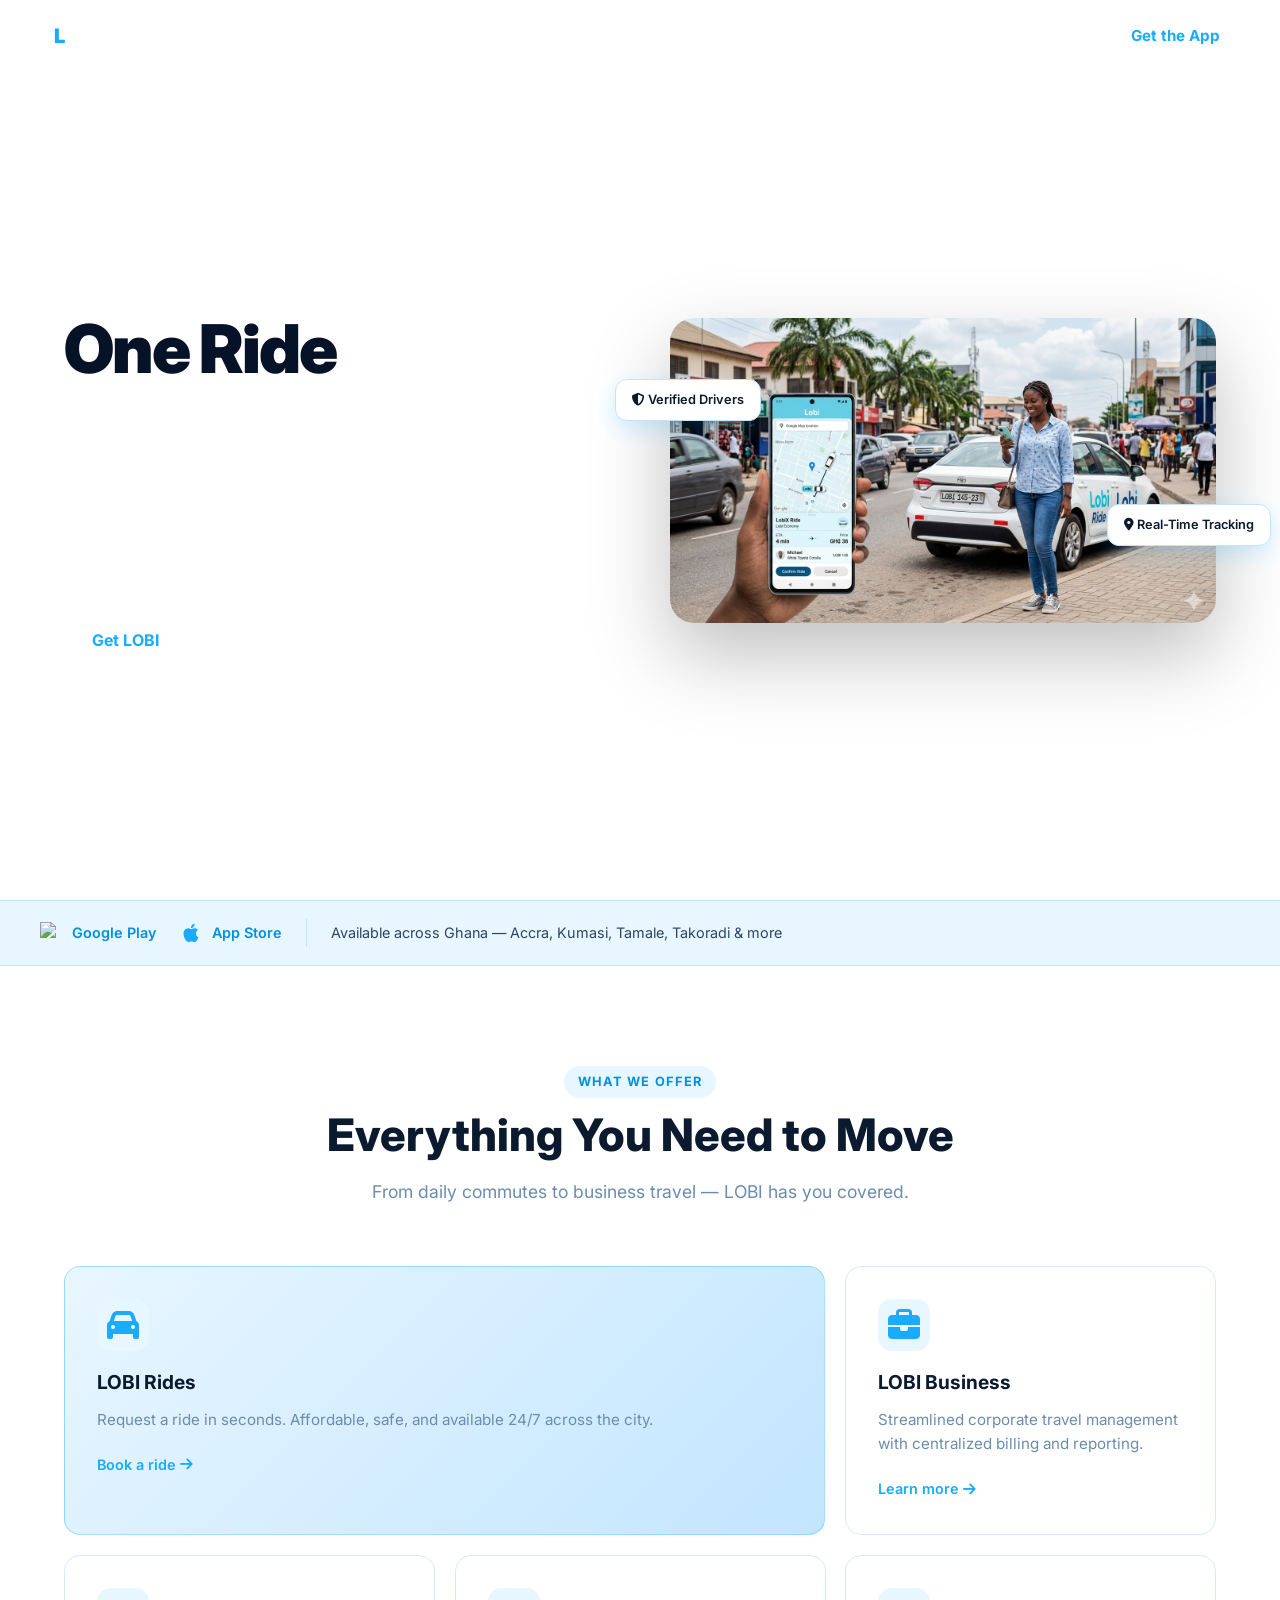
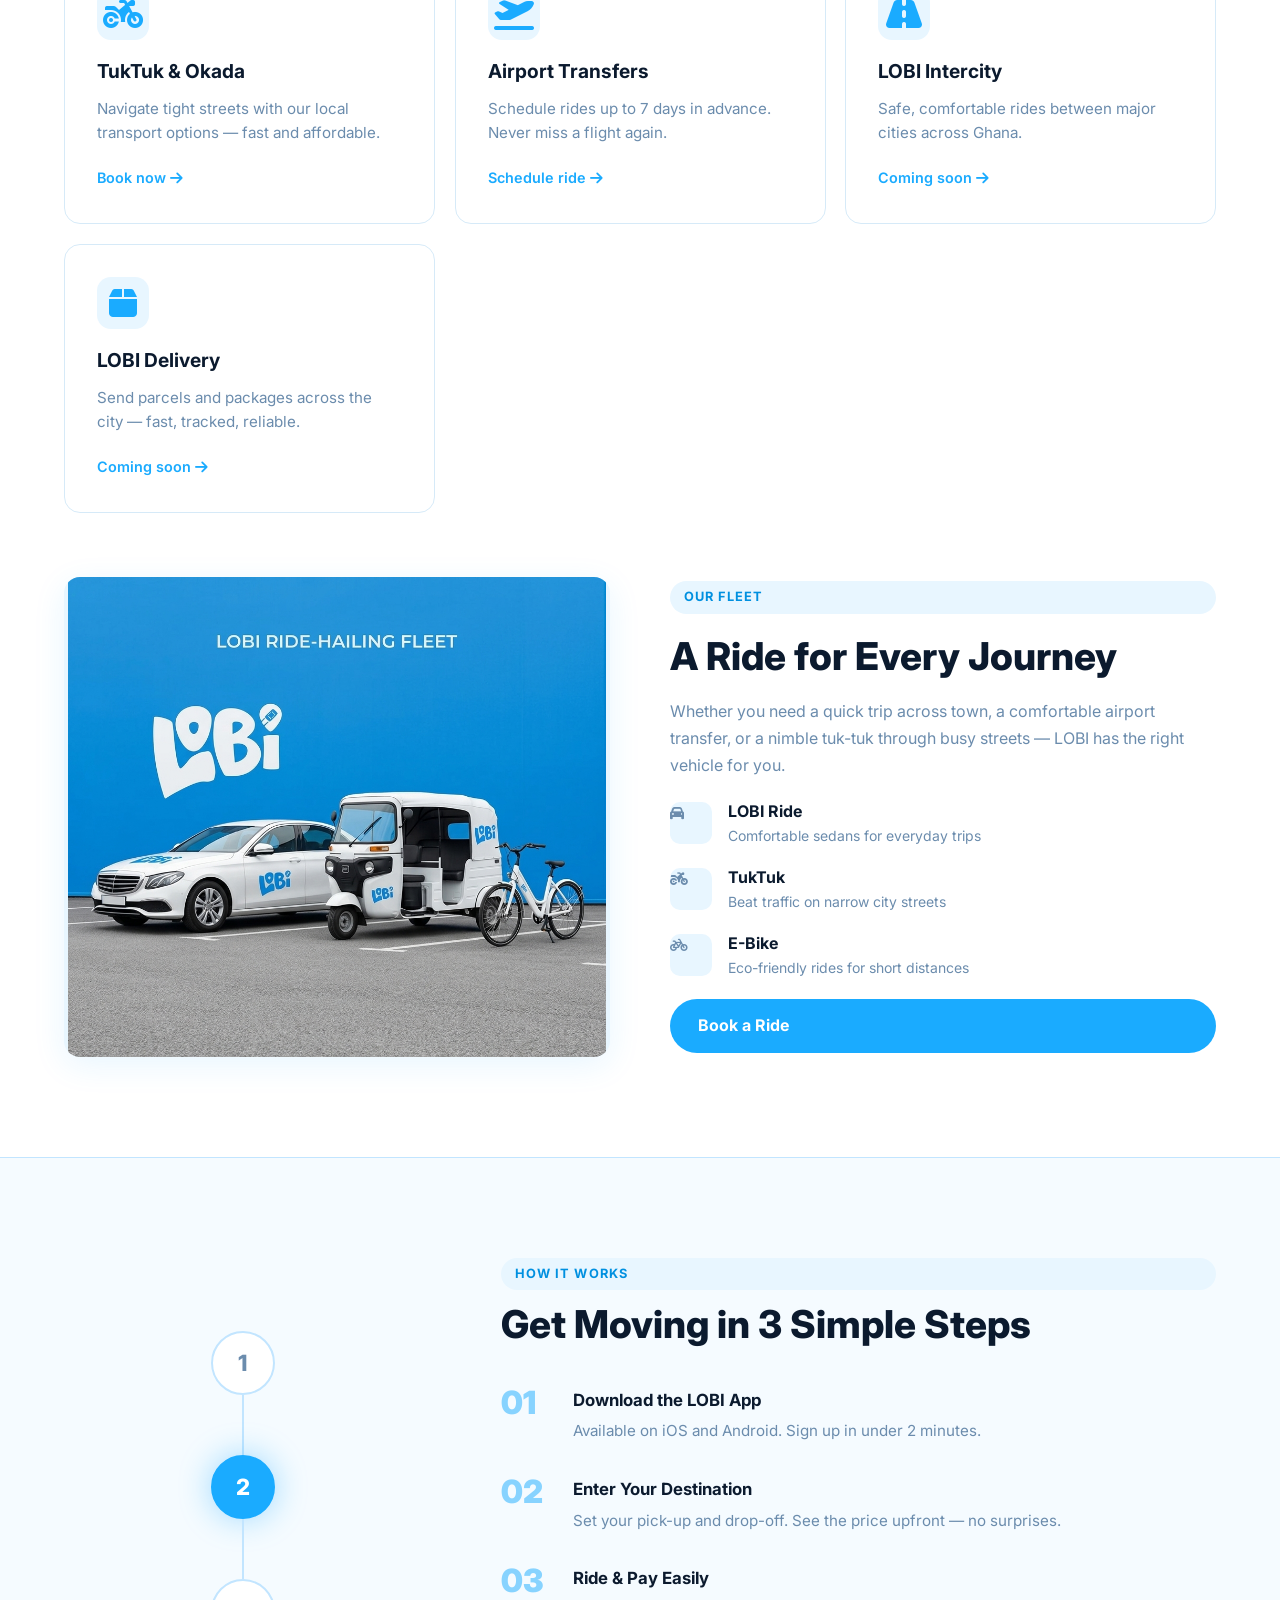
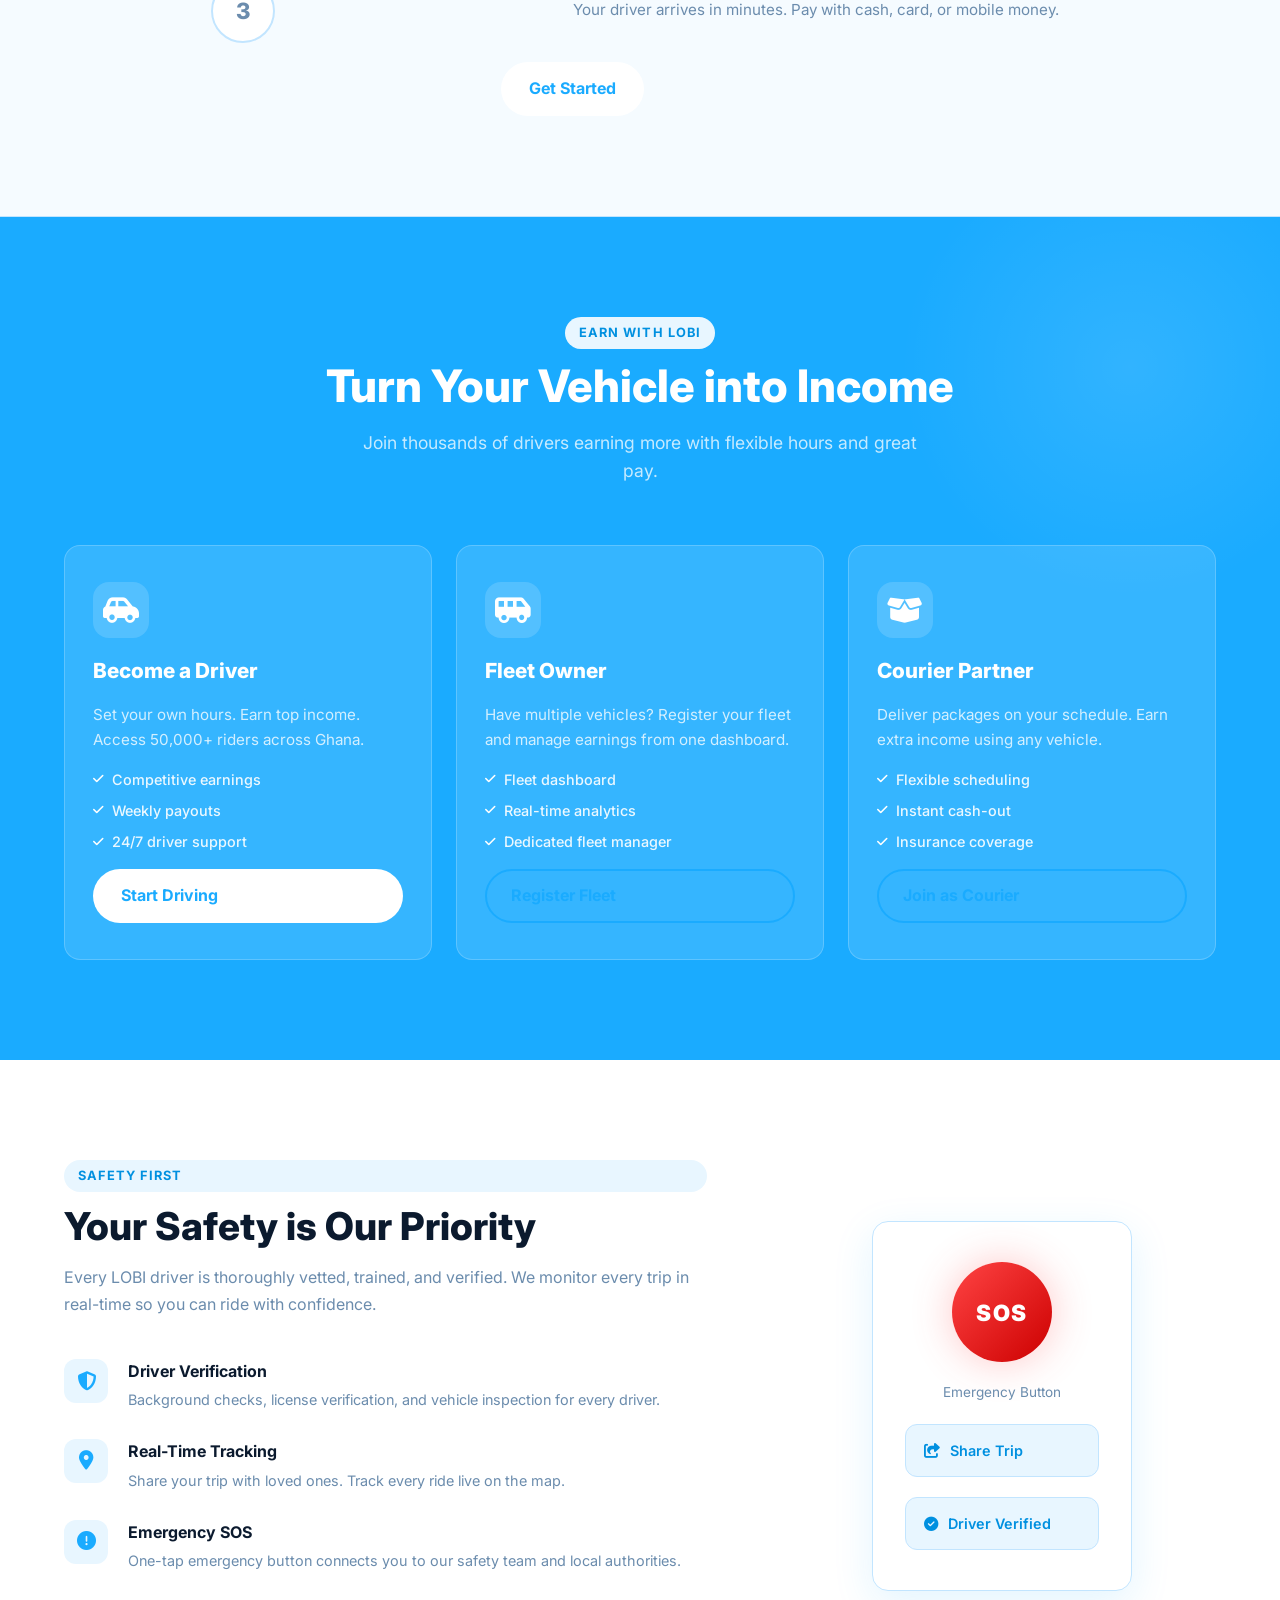
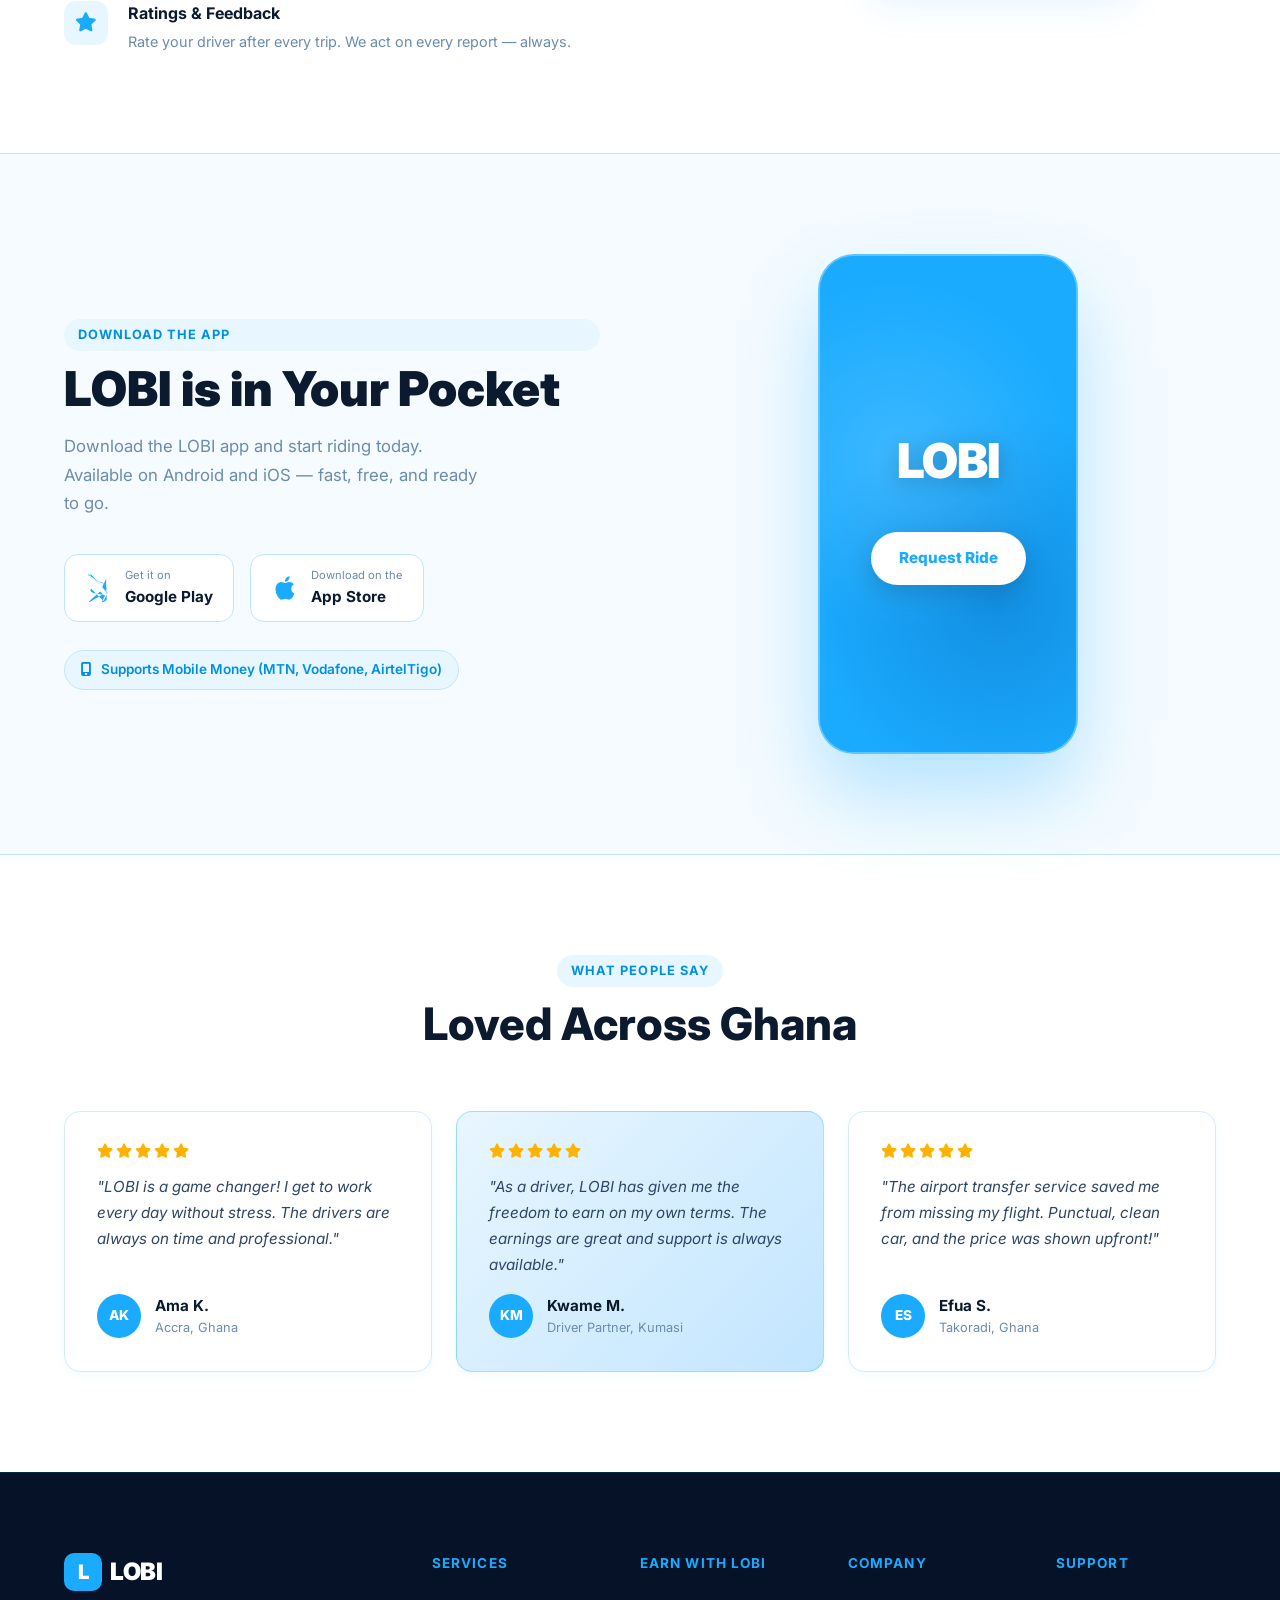
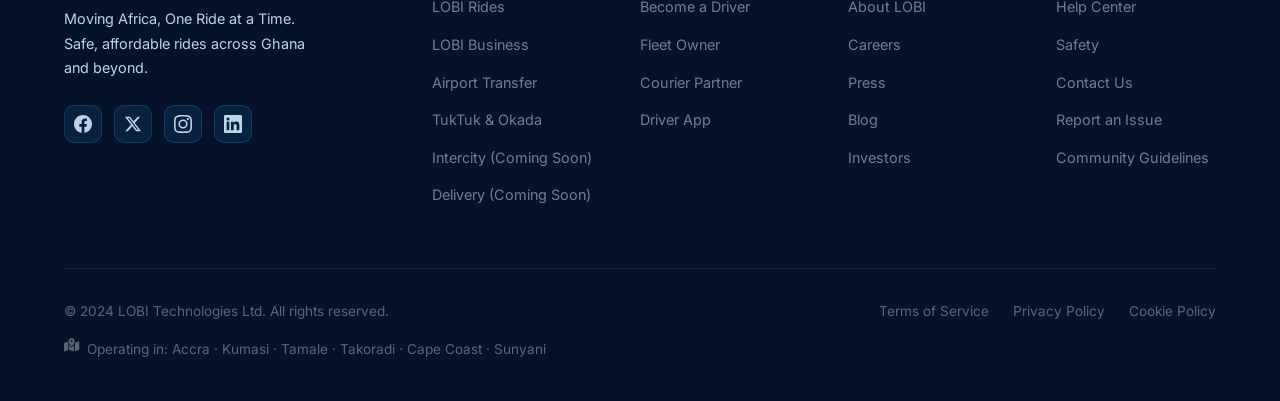
==== commit eabe7cfe: "animations added" ====
--- a/index.html
+++ b/index.html
@@ -4,10 +4,12 @@
   <meta charset="UTF-8" />
   <meta name="viewport" content="width=device-width, initial-scale=1.0" />
   <title>LOBI – Moving Africa, One Ride at a Time</title>
+  <link rel="icon" type="image/jpeg" href="assets/lobi_logo.jpeg" />
   <link rel="stylesheet" href="styles.css" />
   <link rel="preconnect" href="https://fonts.googleapis.com" />
   <link rel="preconnect" href="https://fonts.gstatic.com" crossorigin />
   <link href="https://fonts.googleapis.com/css2?family=Inter:wght@300;400;500;600;700;800;900&display=swap" rel="stylesheet" />
+  <link rel="stylesheet" href="https://cdnjs.cloudflare.com/ajax/libs/font-awesome/6.5.0/css/all.min.css" />
 </head>
 <body>
 
@@ -37,7 +39,9 @@
   <!-- ===== HERO ===== -->
   <section class="hero" id="home">
     <div class="hero-content">
-      <div class="hero-badge">Now operating in Ghana 🇬🇭</div>
+      <div class="hero-badge">
+        <i class="fa-solid fa-location-dot"></i> Now operating in Ghana
+      </div>
       <h1 class="hero-title">
         Moving Africa,<br />
         <span class="highlight">One Ride</span> at a Time.
@@ -74,8 +78,12 @@
           alt="Woman booking a Lobi ride on her phone in Accra, Ghana"
           class="hero-img"
         />
-        <div class="floating-badge badge-1">🛡️ Verified Drivers</div>
-        <div class="floating-badge badge-2">📍 Real-Time Tracking</div>
+        <div class="floating-badge badge-1">
+          <i class="fa-solid fa-shield-halved"></i> Verified Drivers
+        </div>
+        <div class="floating-badge badge-2">
+          <i class="fa-solid fa-location-dot"></i> Real-Time Tracking
+        </div>
       </div>
     </div>
   </section>
@@ -106,40 +114,83 @@
       </div>
       <div class="services-grid">
         <div class="service-card featured">
-          <div class="service-icon">🚗</div>
+          <div class="service-icon"><i class="fa-solid fa-car"></i></div>
           <h3>LOBI Rides</h3>
           <p>Request a ride in seconds. Affordable, safe, and available 24/7 across the city.</p>
-          <a href="#download" class="service-link">Book a ride →</a>
+          <a href="#download" class="service-link">Book a ride <i class="fa-solid fa-arrow-right"></i></a>
         </div>
         <div class="service-card">
-          <div class="service-icon">💼</div>
+          <div class="service-icon"><i class="fa-solid fa-briefcase"></i></div>
           <h3>LOBI Business</h3>
           <p>Streamlined corporate travel management with centralized billing and reporting.</p>
-          <a href="#" class="service-link">Learn more →</a>
+          <a href="#" class="service-link">Learn more <i class="fa-solid fa-arrow-right"></i></a>
         </div>
         <div class="service-card">
-          <div class="service-icon">🛺</div>
+          <div class="service-icon"><i class="fa-solid fa-motorcycle"></i></div>
           <h3>TukTuk & Okada</h3>
           <p>Navigate tight streets with our local transport options — fast and affordable.</p>
-          <a href="#download" class="service-link">Book now →</a>
+          <a href="#download" class="service-link">Book now <i class="fa-solid fa-arrow-right"></i></a>
         </div>
         <div class="service-card">
-          <div class="service-icon">✈️</div>
+          <div class="service-icon"><i class="fa-solid fa-plane-departure"></i></div>
           <h3>Airport Transfers</h3>
           <p>Schedule rides up to 7 days in advance. Never miss a flight again.</p>
-          <a href="#download" class="service-link">Schedule ride →</a>
+          <a href="#download" class="service-link">Schedule ride <i class="fa-solid fa-arrow-right"></i></a>
         </div>
         <div class="service-card">
-          <div class="service-icon">🏢</div>
+          <div class="service-icon"><i class="fa-solid fa-road"></i></div>
           <h3>LOBI Intercity</h3>
           <p>Safe, comfortable rides between major cities across Ghana.</p>
-          <a href="#" class="service-link">Coming soon →</a>
+          <a href="#" class="service-link">Coming soon <i class="fa-solid fa-arrow-right"></i></a>
         </div>
         <div class="service-card">
-          <div class="service-icon">📦</div>
+          <div class="service-icon"><i class="fa-solid fa-box"></i></div>
           <h3>LOBI Delivery</h3>
           <p>Send parcels and packages across the city — fast, tracked, reliable.</p>
-          <a href="#" class="service-link">Coming soon →</a>
+          <a href="#" class="service-link">Coming soon <i class="fa-solid fa-arrow-right"></i></a>
+        </div>
+      </div>
+
+      <!-- Fleet showcase -->
+      <div class="fleet-banner">
+        <div class="fleet-img-wrap">
+          <img
+            src="assets/lobi ride vehicles.png"
+            alt="LOBI Ride-Hailing Fleet — car, tuk-tuk and bicycle"
+            class="fleet-img"
+          />
+        </div>
+        <div class="fleet-text">
+          <span class="section-tag">Our Fleet</span>
+          <h2>A Ride for Every Journey</h2>
+          <p>
+            Whether you need a quick trip across town, a comfortable airport transfer,
+            or a nimble tuk-tuk through busy streets — LOBI has the right vehicle for you.
+          </p>
+          <ul class="fleet-list">
+            <li>
+              <span class="fleet-list-icon"><i class="fa-solid fa-car"></i></span>
+              <div>
+                <strong>LOBI Ride</strong>
+                <span>Comfortable sedans for everyday trips</span>
+              </div>
+            </li>
+            <li>
+              <span class="fleet-list-icon"><i class="fa-solid fa-motorcycle"></i></span>
+              <div>
+                <strong>TukTuk</strong>
+                <span>Beat traffic on narrow city streets</span>
+              </div>
+            </li>
+            <li>
+              <span class="fleet-list-icon"><i class="fa-solid fa-bicycle"></i></span>
+              <div>
+                <strong>E-Bike</strong>
+                <span>Eco-friendly rides for short distances</span>
+              </div>
+            </li>
+          </ul>
+          <a href="#download" class="btn btn-blue">Book a Ride</a>
         </div>
       </div>
     </div>
@@ -200,35 +251,35 @@
       </div>
       <div class="earn-grid">
         <div class="earn-card">
-          <div class="earn-icon">🚘</div>
+          <div class="earn-icon"><i class="fa-solid fa-car-side"></i></div>
           <h3>Become a Driver</h3>
           <p>Set your own hours. Earn top income. Access 50,000+ riders across Ghana.</p>
           <ul class="earn-perks">
-            <li>✓ Competitive earnings</li>
-            <li>✓ Weekly payouts</li>
-            <li>✓ 24/7 driver support</li>
+            <li><i class="fa-solid fa-check"></i> Competitive earnings</li>
+            <li><i class="fa-solid fa-check"></i> Weekly payouts</li>
+            <li><i class="fa-solid fa-check"></i> 24/7 driver support</li>
           </ul>
           <a href="#" class="btn btn-primary">Start Driving</a>
         </div>
         <div class="earn-card">
-          <div class="earn-icon">🚐</div>
+          <div class="earn-icon"><i class="fa-solid fa-van-shuttle"></i></div>
           <h3>Fleet Owner</h3>
           <p>Have multiple vehicles? Register your fleet and manage earnings from one dashboard.</p>
           <ul class="earn-perks">
-            <li>✓ Fleet dashboard</li>
-            <li>✓ Real-time analytics</li>
-            <li>✓ Dedicated fleet manager</li>
+            <li><i class="fa-solid fa-check"></i> Fleet dashboard</li>
+            <li><i class="fa-solid fa-check"></i> Real-time analytics</li>
+            <li><i class="fa-solid fa-check"></i> Dedicated fleet manager</li>
           </ul>
           <a href="#" class="btn btn-outline-dark">Register Fleet</a>
         </div>
         <div class="earn-card">
-          <div class="earn-icon">📦</div>
+          <div class="earn-icon"><i class="fa-solid fa-box-open"></i></div>
           <h3>Courier Partner</h3>
           <p>Deliver packages on your schedule. Earn extra income using any vehicle.</p>
           <ul class="earn-perks">
-            <li>✓ Flexible scheduling</li>
-            <li>✓ Instant cash-out</li>
-            <li>✓ Insurance coverage</li>
+            <li><i class="fa-solid fa-check"></i> Flexible scheduling</li>
+            <li><i class="fa-solid fa-check"></i> Instant cash-out</li>
+            <li><i class="fa-solid fa-check"></i> Insurance coverage</li>
           </ul>
           <a href="#" class="btn btn-outline-dark">Join as Courier</a>
         </div>
@@ -249,28 +300,28 @@
           </p>
           <div class="safety-features">
             <div class="safety-feature">
-              <div class="safety-feat-icon">🛡️</div>
+              <div class="safety-feat-icon"><i class="fa-solid fa-shield-halved"></i></div>
               <div>
                 <h4>Driver Verification</h4>
                 <p>Background checks, license verification, and vehicle inspection for every driver.</p>
               </div>
             </div>
             <div class="safety-feature">
-              <div class="safety-feat-icon">📍</div>
+              <div class="safety-feat-icon"><i class="fa-solid fa-location-dot"></i></div>
               <div>
                 <h4>Real-Time Tracking</h4>
                 <p>Share your trip with loved ones. Track every ride live on the map.</p>
               </div>
             </div>
             <div class="safety-feature">
-              <div class="safety-feat-icon">🆘</div>
+              <div class="safety-feat-icon"><i class="fa-solid fa-circle-exclamation"></i></div>
               <div>
                 <h4>Emergency SOS</h4>
                 <p>One-tap emergency button connects you to our safety team and local authorities.</p>
               </div>
             </div>
             <div class="safety-feature">
-              <div class="safety-feat-icon">⭐</div>
+              <div class="safety-feat-icon"><i class="fa-solid fa-star"></i></div>
               <div>
                 <h4>Ratings & Feedback</h4>
                 <p>Rate your driver after every trip. We act on every report — always.</p>
@@ -283,10 +334,10 @@
             <div class="sos-button">SOS</div>
             <p class="sos-label">Emergency Button</p>
             <div class="share-trip">
-              <span>📤</span> Share Trip
+              <i class="fa-solid fa-share-from-square"></i> Share Trip
             </div>
             <div class="driver-verified">
-              <span>✅</span> Driver Verified
+              <i class="fa-solid fa-circle-check"></i> Driver Verified
             </div>
           </div>
         </div>
@@ -322,7 +373,7 @@
             </a>
           </div>
           <div class="mobile-money-note">
-            <span>📱</span> Supports Mobile Money (MTN, Vodafone, AirtelTigo)
+            <i class="fa-solid fa-mobile-screen"></i> Supports Mobile Money (MTN, Vodafone, AirtelTigo)
           </div>
         </div>
         <div class="download-visual">
@@ -349,7 +400,9 @@
       </div>
       <div class="testimonials-grid">
         <div class="testimonial-card">
-          <div class="stars">★★★★★</div>
+          <div class="stars">
+            <i class="fa-solid fa-star"></i><i class="fa-solid fa-star"></i><i class="fa-solid fa-star"></i><i class="fa-solid fa-star"></i><i class="fa-solid fa-star"></i>
+          </div>
           <p>"LOBI is a game changer! I get to work every day without stress. The drivers are always on time and professional."</p>
           <div class="testimonial-author">
             <div class="author-avatar">AK</div>
@@ -360,7 +413,9 @@
           </div>
         </div>
         <div class="testimonial-card featured-testimonial">
-          <div class="stars">★★★★★</div>
+          <div class="stars">
+            <i class="fa-solid fa-star"></i><i class="fa-solid fa-star"></i><i class="fa-solid fa-star"></i><i class="fa-solid fa-star"></i><i class="fa-solid fa-star"></i>
+          </div>
           <p>"As a driver, LOBI has given me the freedom to earn on my own terms. The earnings are great and support is always available."</p>
           <div class="testimonial-author">
             <div class="author-avatar">KM</div>
@@ -371,7 +426,9 @@
           </div>
         </div>
         <div class="testimonial-card">
-          <div class="stars">★★★★★</div>
+          <div class="stars">
+            <i class="fa-solid fa-star"></i><i class="fa-solid fa-star"></i><i class="fa-solid fa-star"></i><i class="fa-solid fa-star"></i><i class="fa-solid fa-star"></i>
+          </div>
           <p>"The airport transfer service saved me from missing my flight. Punctual, clean car, and the price was shown upfront!"</p>
           <div class="testimonial-author">
             <div class="author-avatar">ES</div>
@@ -466,8 +523,8 @@
           </div>
         </div>
         <div class="footer-cities">
-          <span>🇬🇭 Operating in:</span>
-          <span>Accra · Kumasi · Tamale · Takoradi · Cape Coast · Sunyani</span>
+          <i class="fa-solid fa-map-location-dot"></i>
+          <span>Operating in: Accra · Kumasi · Tamale · Takoradi · Cape Coast · Sunyani</span>
         </div>
       </div>
     </div>
--- a/styles.css
+++ b/styles.css
@@ -425,6 +425,13 @@
   display: block;
   box-shadow: 0 32px 80px rgba(0,0,0,0.25);
   object-fit: cover;
+  transition: transform 0.4s ease, box-shadow 0.4s ease;
+  will-change: transform;
+}
+
+.hero-img:hover {
+  transform: scale(1.03) translateY(-6px);
+  box-shadow: 0 48px 100px rgba(0,0,0,0.35);
 }
 
 .floating-badge {
@@ -523,7 +530,18 @@
   grid-column: span 2;
 }
 
-.service-icon { font-size: 2.2rem; margin-bottom: 16px; }
+.service-icon {
+  font-size: 2rem;
+  margin-bottom: 16px;
+  color: var(--blue);
+  width: 52px;
+  height: 52px;
+  background: var(--blue-light);
+  border-radius: 14px;
+  display: flex;
+  align-items: center;
+  justify-content: center;
+}
 
 .service-card h3 {
   font-size: 1.2rem;
@@ -549,6 +567,103 @@
   gap: 4px;
 }
 .service-link:hover { gap: 8px; }
+
+/* Fleet banner */
+.fleet-banner {
+  margin-top: 64px;
+  display: grid;
+  grid-template-columns: 1fr 1fr;
+  gap: 60px;
+  align-items: center;
+}
+
+.fleet-img-wrap {
+  border-radius: var(--radius);
+  overflow: hidden;
+  background: var(--blue-light);
+  transition: transform 0.4s ease, box-shadow 0.4s ease;
+  will-change: transform;
+  box-shadow: 0 8px 32px rgba(26,171,255,0.1);
+}
+
+.fleet-img-wrap:hover {
+  transform: scale(1.03) translateY(-6px);
+  box-shadow: 0 24px 60px rgba(26,171,255,0.25);
+}
+
+.fleet-img {
+  width: 100%;
+  height: 480px;
+  display: block;
+  object-fit: contain;
+  object-position: center;
+}
+
+.fleet-text {
+  display: flex;
+  flex-direction: column;
+  gap: 20px;
+}
+
+.fleet-text h2 {
+  font-size: clamp(1.8rem, 3vw, 2.4rem);
+  font-weight: 800;
+  line-height: 1.15;
+  color: var(--text-dark);
+}
+
+.fleet-text > p {
+  color: var(--text-muted);
+  font-size: 1rem;
+  line-height: 1.7;
+}
+
+.fleet-list {
+  display: flex;
+  flex-direction: column;
+  gap: 18px;
+}
+
+.fleet-list li {
+  display: flex;
+  align-items: center;
+  gap: 16px;
+}
+
+.fleet-list-icon {
+  font-size: 1.1rem;
+  color: var(--blue);
+  width: 42px;
+  height: 42px;
+  background: var(--blue-light);
+  border-radius: 10px;
+  display: flex;
+  align-items: center;
+  justify-content: center;
+  flex-shrink: 0;
+}
+
+.fleet-list li strong {
+  display: block;
+  font-size: 1rem;
+  font-weight: 700;
+  color: var(--text-dark);
+}
+
+.fleet-list li span {
+  display: block;
+  font-size: 0.875rem;
+  color: var(--text-muted);
+}
+
+@media (max-width: 768px) {
+  .fleet-banner {
+    grid-template-columns: 1fr;
+    gap: 32px;
+  }
+
+  .fleet-img { height: 320px; }
+}
 
 /* ============================
    HOW IT WORKS
@@ -687,13 +802,32 @@
   box-shadow: 0 12px 40px rgba(0,0,0,0.1);
 }
 
-.earn-icon { font-size: 2.5rem; }
+.earn-icon {
+  font-size: 1.8rem;
+  color: var(--white);
+  width: 56px;
+  height: 56px;
+  background: rgba(255,255,255,0.15);
+  border-radius: 16px;
+  display: flex;
+  align-items: center;
+  justify-content: center;
+}
 
 .earn-card h3 { font-size: 1.3rem; font-weight: 800; color: var(--white); }
 .earn-card p  { color: rgba(255,255,255,0.78); font-size: 0.95rem; line-height: 1.6; }
 
 .earn-perks { display: flex; flex-direction: column; gap: 8px; }
-.earn-perks li { font-size: 0.9rem; color: rgba(255,255,255,0.9); font-weight: 500; }
+.earn-perks li {
+  font-size: 0.9rem;
+  color: rgba(255,255,255,0.9);
+  font-weight: 500;
+  display: flex;
+  align-items: center;
+  gap: 8px;
+}
+
+.earn-perks li i { color: var(--white); font-size: 0.75rem; }
 
 /* ============================
    SAFETY SECTION
@@ -731,7 +865,18 @@
 
 .safety-feature { display: flex; gap: 20px; align-items: flex-start; }
 
-.safety-feat-icon { font-size: 1.8rem; flex-shrink: 0; margin-top: 2px; }
+.safety-feat-icon {
+  font-size: 1.2rem;
+  color: var(--blue);
+  width: 44px;
+  height: 44px;
+  background: var(--blue-light);
+  border-radius: 12px;
+  display: flex;
+  align-items: center;
+  justify-content: center;
+  flex-shrink: 0;
+}
 
 .safety-feature h4 {
   font-size: 1rem;
@@ -959,7 +1104,7 @@
   border-color: rgba(26,171,255,0.3);
 }
 
-.stars { color: #FFB300; font-size: 1rem; letter-spacing: 2px; }
+.stars { color: #FFB300; font-size: 0.9rem; display: flex; gap: 3px; }
 
 .testimonial-card > p {
   color: var(--text-mid);
@@ -1189,3 +1334,174 @@
   .app-badge    { justify-content: center; }
   .floating-badge { display: none; }
 }
+
+/* ============================
+   ANIMATIONS
+   ============================ */
+
+/* --- Keyframes ---
+   opacity + translate3d/scale3d are compositor-only.
+   will-change is set on each animated element so the
+   browser promotes them to their own layer before the
+   animation starts, keeping everything off the main thread.
+--- */
+@keyframes fadeUp {
+  from { opacity: 0; transform: translate3d(0, 36px, 0); }
+  to   { opacity: 1; transform: translate3d(0, 0, 0); }
+}
+
+@keyframes fadeIn {
+  from { opacity: 0; }
+  to   { opacity: 1; }
+}
+
+@keyframes slideInLeft {
+  from { opacity: 0; transform: translate3d(-48px, 0, 0); }
+  to   { opacity: 1; transform: translate3d(0, 0, 0); }
+}
+
+@keyframes slideInRight {
+  from { opacity: 0; transform: translate3d(48px, 0, 0); }
+  to   { opacity: 1; transform: translate3d(0, 0, 0); }
+}
+
+@keyframes scaleIn {
+  from { opacity: 0; transform: scale3d(0.88, 0.88, 1); }
+  to   { opacity: 1; transform: scale3d(1, 1, 1); }
+}
+
+@keyframes bounceIcon {
+  0%, 100% { transform: translate3d(0, 0, 0); }
+  35%       { transform: translate3d(0, -10px, 0); }
+  65%       { transform: translate3d(0, -5px, 0); }
+}
+
+/* pulseRing — uses scale3d + opacity on a pseudo-element
+   so NO box-shadow or paint is triggered */
+@keyframes pulseRing {
+  from { transform: scale3d(1, 1, 1); opacity: 0.55; }
+  to   { transform: scale3d(1.9, 1.9, 1); opacity: 0; }
+}
+
+/* ripple uses scale3d (compositor-only) */
+@keyframes rippleAnim {
+  to { transform: scale3d(4, 4, 1); opacity: 0; }
+}
+
+/* --- Scroll progress bar ---
+   Uses scaleX (compositor-only) instead of width (triggers layout). */
+#scroll-progress {
+  position: fixed;
+  top: 0;
+  left: 0;
+  height: 3px;
+  width: 100%;
+  background: linear-gradient(90deg, var(--blue-deeper), var(--blue), #7ACFFF);
+  z-index: 9999;
+  transform-origin: left;
+  transform: scaleX(0);
+  transition: transform 0.1s linear;
+  border-radius: 0 2px 2px 0;
+  will-change: transform;
+}
+
+/* --- Hero staggered entrance --- */
+.hero-badge    { animation: fadeUp 0.65s cubic-bezier(0.22,1,0.36,1) both; animation-delay: 0.1s; }
+.hero-title    { animation: fadeUp 0.7s  cubic-bezier(0.22,1,0.36,1) both; animation-delay: 0.22s; }
+.hero-subtitle { animation: fadeUp 0.7s  cubic-bezier(0.22,1,0.36,1) both; animation-delay: 0.38s; }
+.hero-buttons  { animation: fadeUp 0.7s  cubic-bezier(0.22,1,0.36,1) both; animation-delay: 0.52s; }
+.hero-stats    { animation: fadeUp 0.7s  cubic-bezier(0.22,1,0.36,1) both; animation-delay: 0.66s; }
+.hero-visual   { animation: slideInRight 0.9s cubic-bezier(0.22,1,0.36,1) both; animation-delay: 0.3s; }
+
+/* --- Scroll-reveal base states (set by JS) --- */
+.reveal               { opacity: 0; will-change: transform, opacity; }
+.reveal.visible       { animation: fadeUp      0.65s cubic-bezier(0.22,1,0.36,1) forwards; }
+.reveal-left.visible  { animation: slideInLeft  0.65s cubic-bezier(0.22,1,0.36,1) forwards; }
+.reveal-right.visible { animation: slideInRight 0.65s cubic-bezier(0.22,1,0.36,1) forwards; }
+.reveal-scale.visible { animation: scaleIn      0.55s cubic-bezier(0.22,1,0.36,1) forwards; }
+
+/* --- Service icon bounce on card hover --- */
+.service-card:hover .service-icon {
+  animation: bounceIcon 0.55s cubic-bezier(0.22,1,0.36,1);
+}
+
+/* --- Earn icon tilt on card hover --- */
+.earn-card:hover .earn-icon {
+  transition: transform 0.35s cubic-bezier(0.22,1,0.36,1);
+  transform: rotate(10deg) scale(1.18);
+}
+
+/* --- Safety icon pulse ring — pseudo-element, no box-shadow --- */
+.safety-feat-icon { position: relative; }
+
+.safety-feat-icon::after {
+  content: '';
+  position: absolute;
+  inset: 0;
+  border-radius: inherit;
+  background: rgba(26,171,255,0.35);
+  opacity: 0;
+  transform: scale3d(1, 1, 1);
+  will-change: transform, opacity;
+  pointer-events: none;
+}
+
+.safety-feat-icon.pulsing::after {
+  animation: pulseRing 0.75s cubic-bezier(0.22,1,0.36,1) forwards;
+}
+
+/* --- Fleet list icon pop on row hover --- */
+.fleet-list li:hover .fleet-list-icon {
+  transition: transform 0.3s cubic-bezier(0.22,1,0.36,1);
+  transform: scale(1.2);
+}
+
+/* --- Button ripple container --- */
+.btn {
+  position: relative;
+  overflow: hidden;
+}
+
+.ripple {
+  position: absolute;
+  border-radius: 50%;
+  will-change: transform, opacity;
+  width: 80px;
+  height: 80px;
+  margin-top: -40px;
+  margin-left: -40px;
+  background: rgba(255,255,255,0.3);
+  transform: scale(0);
+  animation: rippleAnim 0.55s linear;
+  pointer-events: none;
+}
+
+/* --- Download phone subtle float --- */
+.download-phone {
+  animation: float 5s ease-in-out infinite;
+  will-change: transform;
+}
+
+/* --- Testimonial cards scale-in via JS --- */
+.testimonial-card { will-change: transform, opacity; }
+
+/* --- Step circle transition enhancement --- */
+.step-circle {
+  transition: background 0.4s ease, color 0.4s ease,
+              border-color 0.4s ease, box-shadow 0.4s ease;
+}
+
+/* --- App badge icon spin on hover --- */
+.app-badge:hover svg {
+  transition: transform 0.4s cubic-bezier(0.22,1,0.36,1);
+  transform: rotate(8deg) scale(1.1);
+}
+
+/* --- Social links icon lift on hover (already have translateY, enhance) --- */
+.social-links a i {
+  transition: transform 0.3s ease;
+}
+.social-links a:hover i {
+  transform: scale(1.2);
+}
+
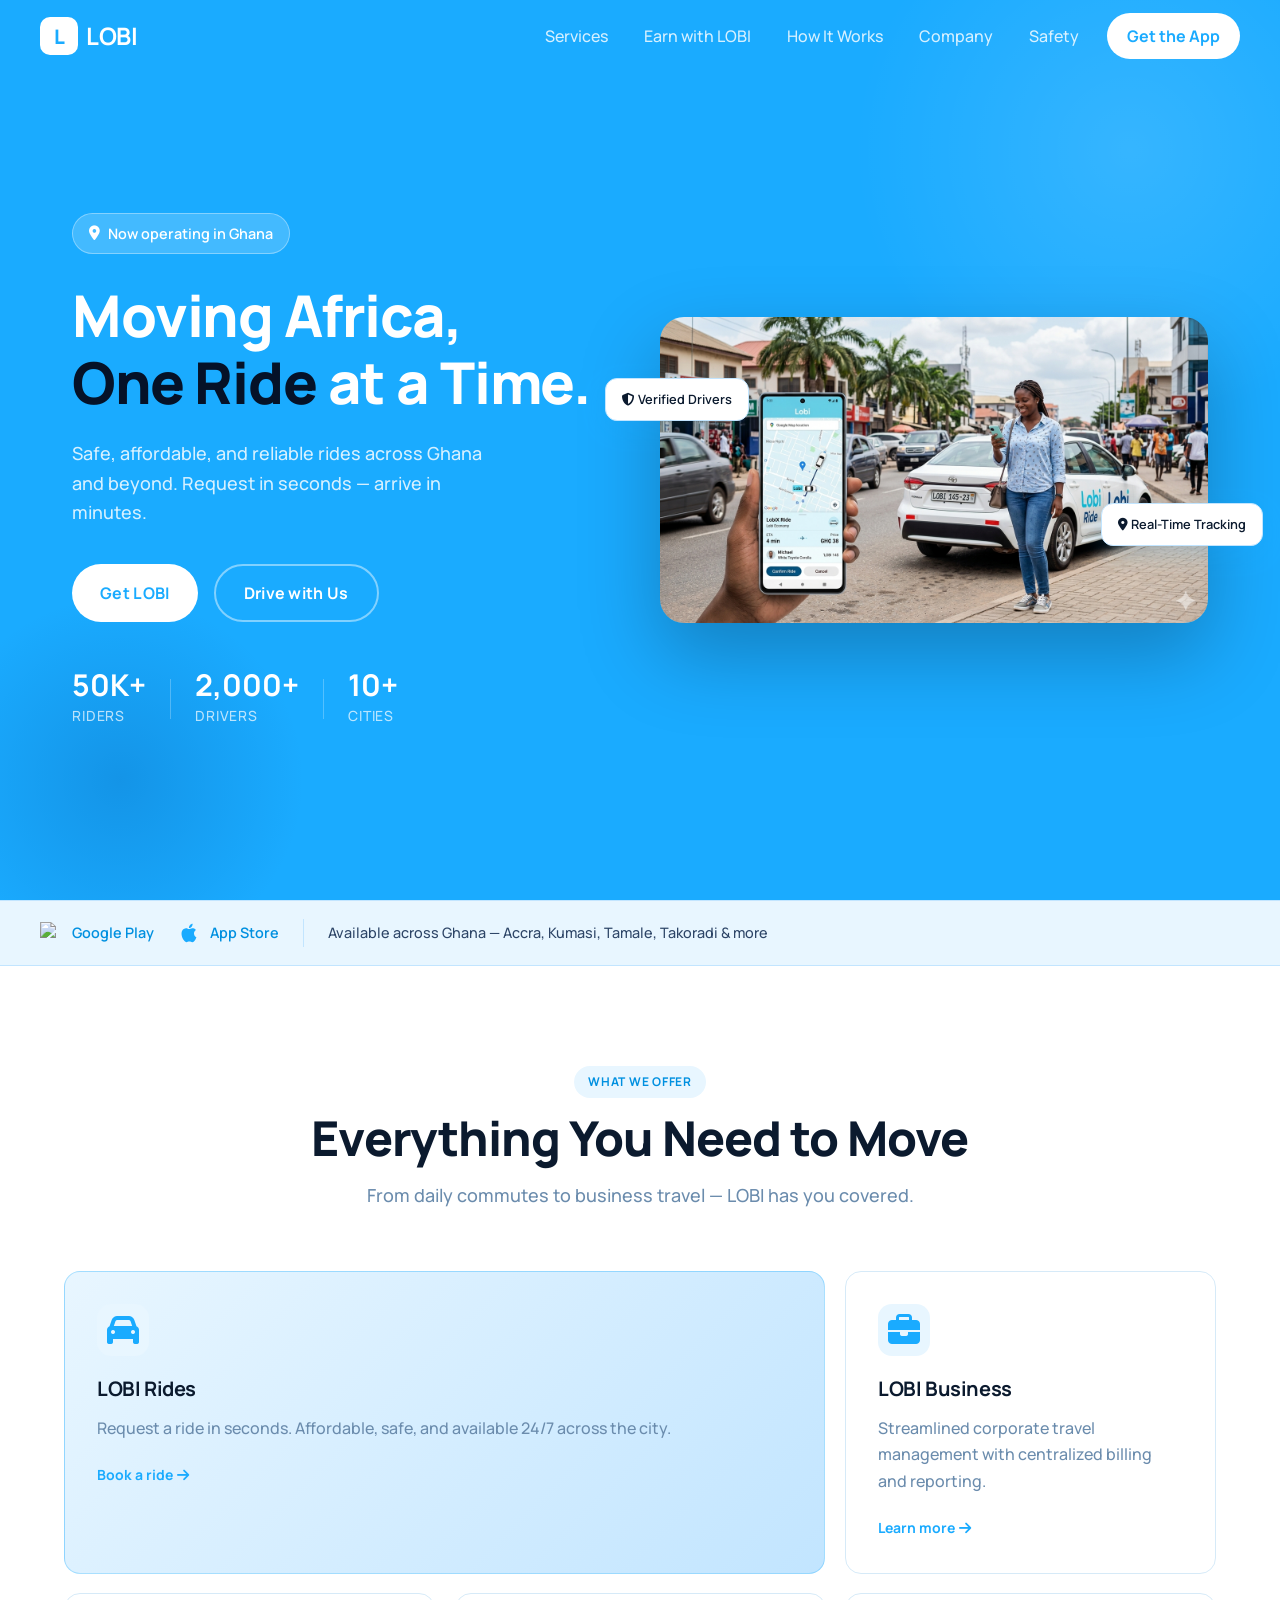
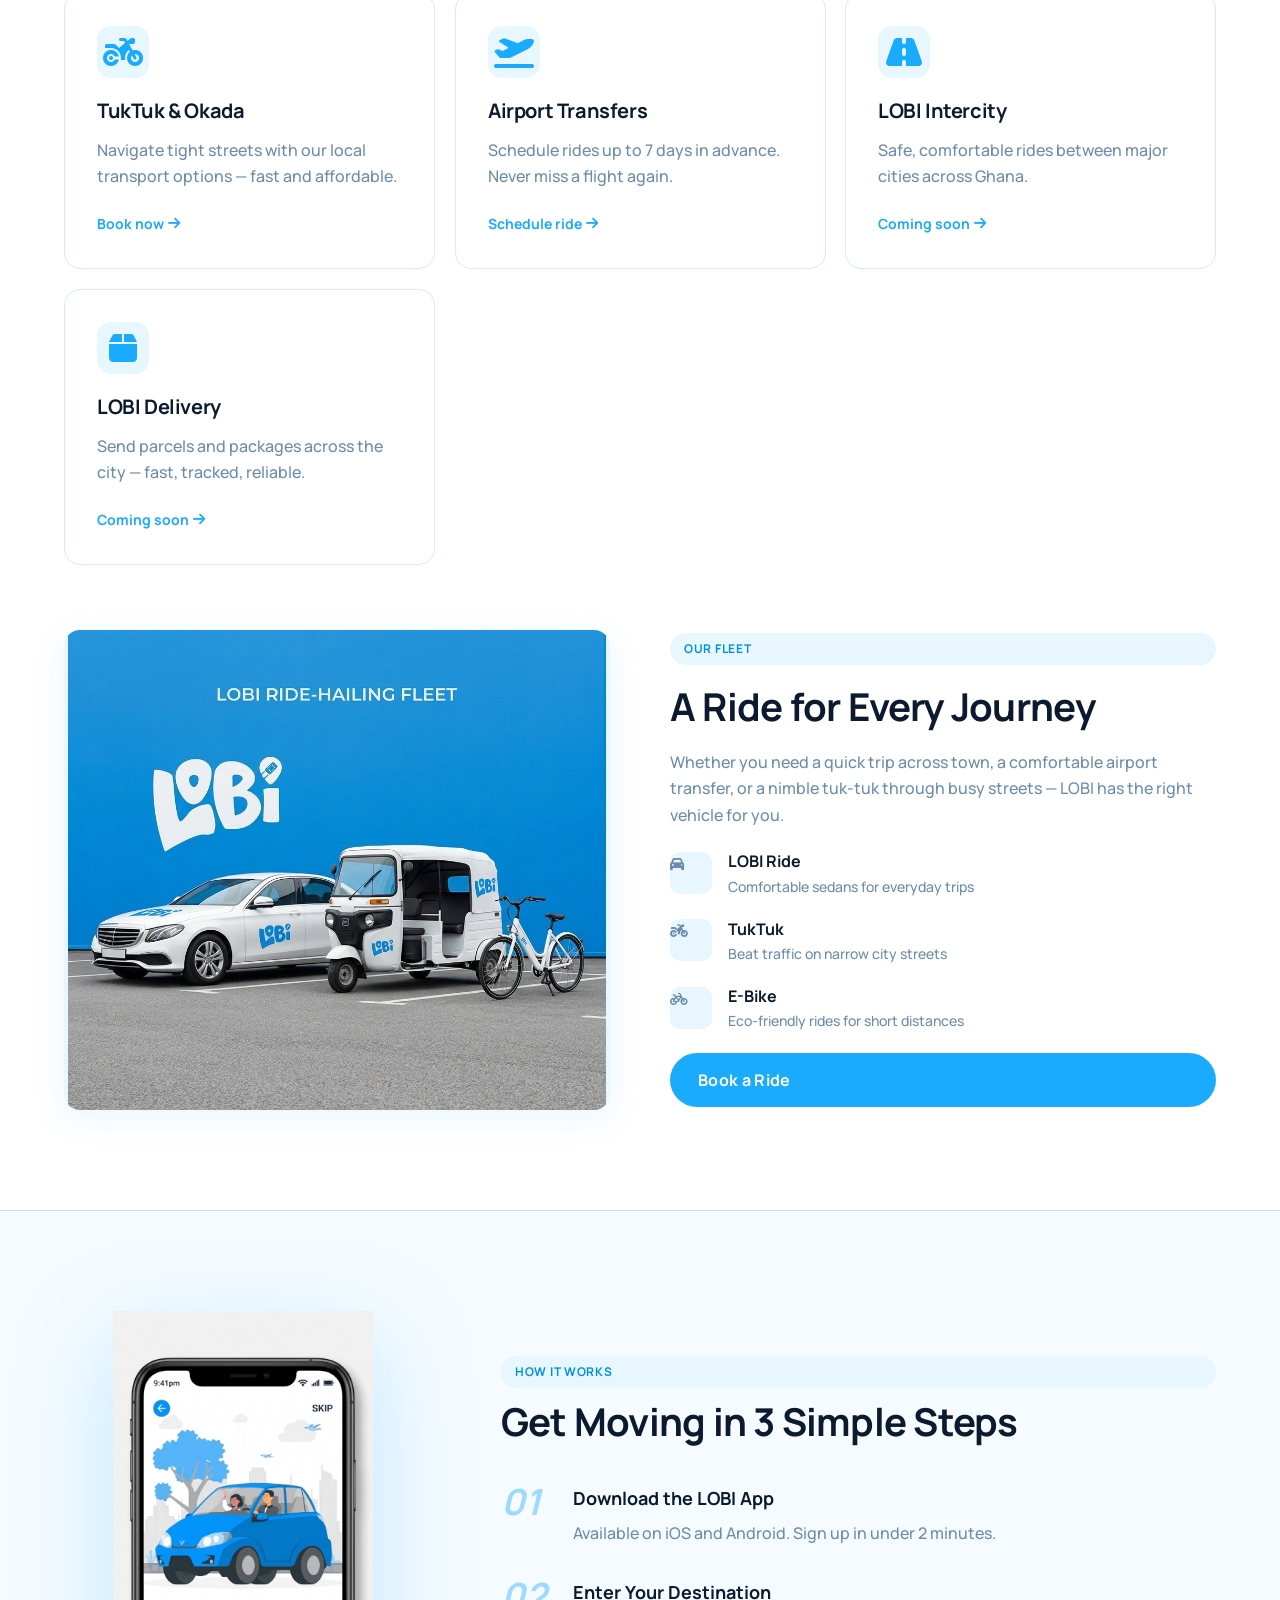
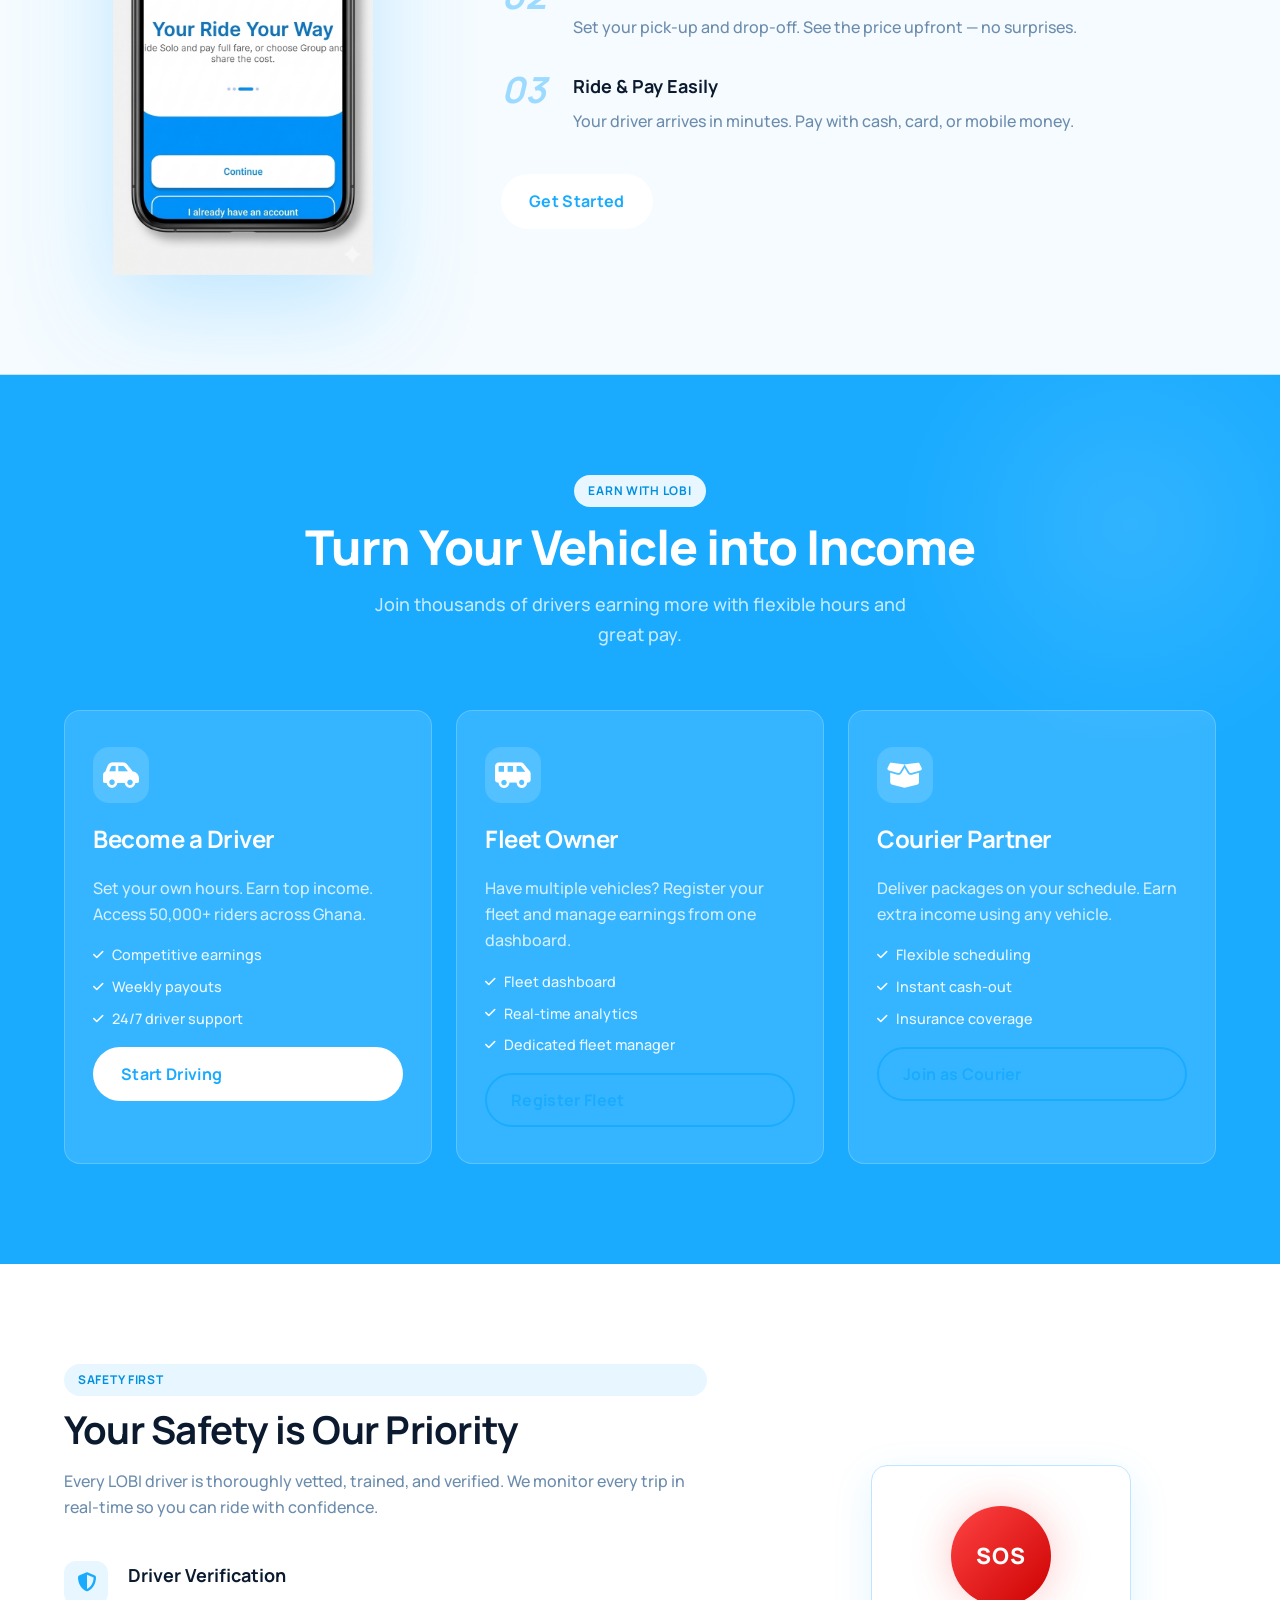
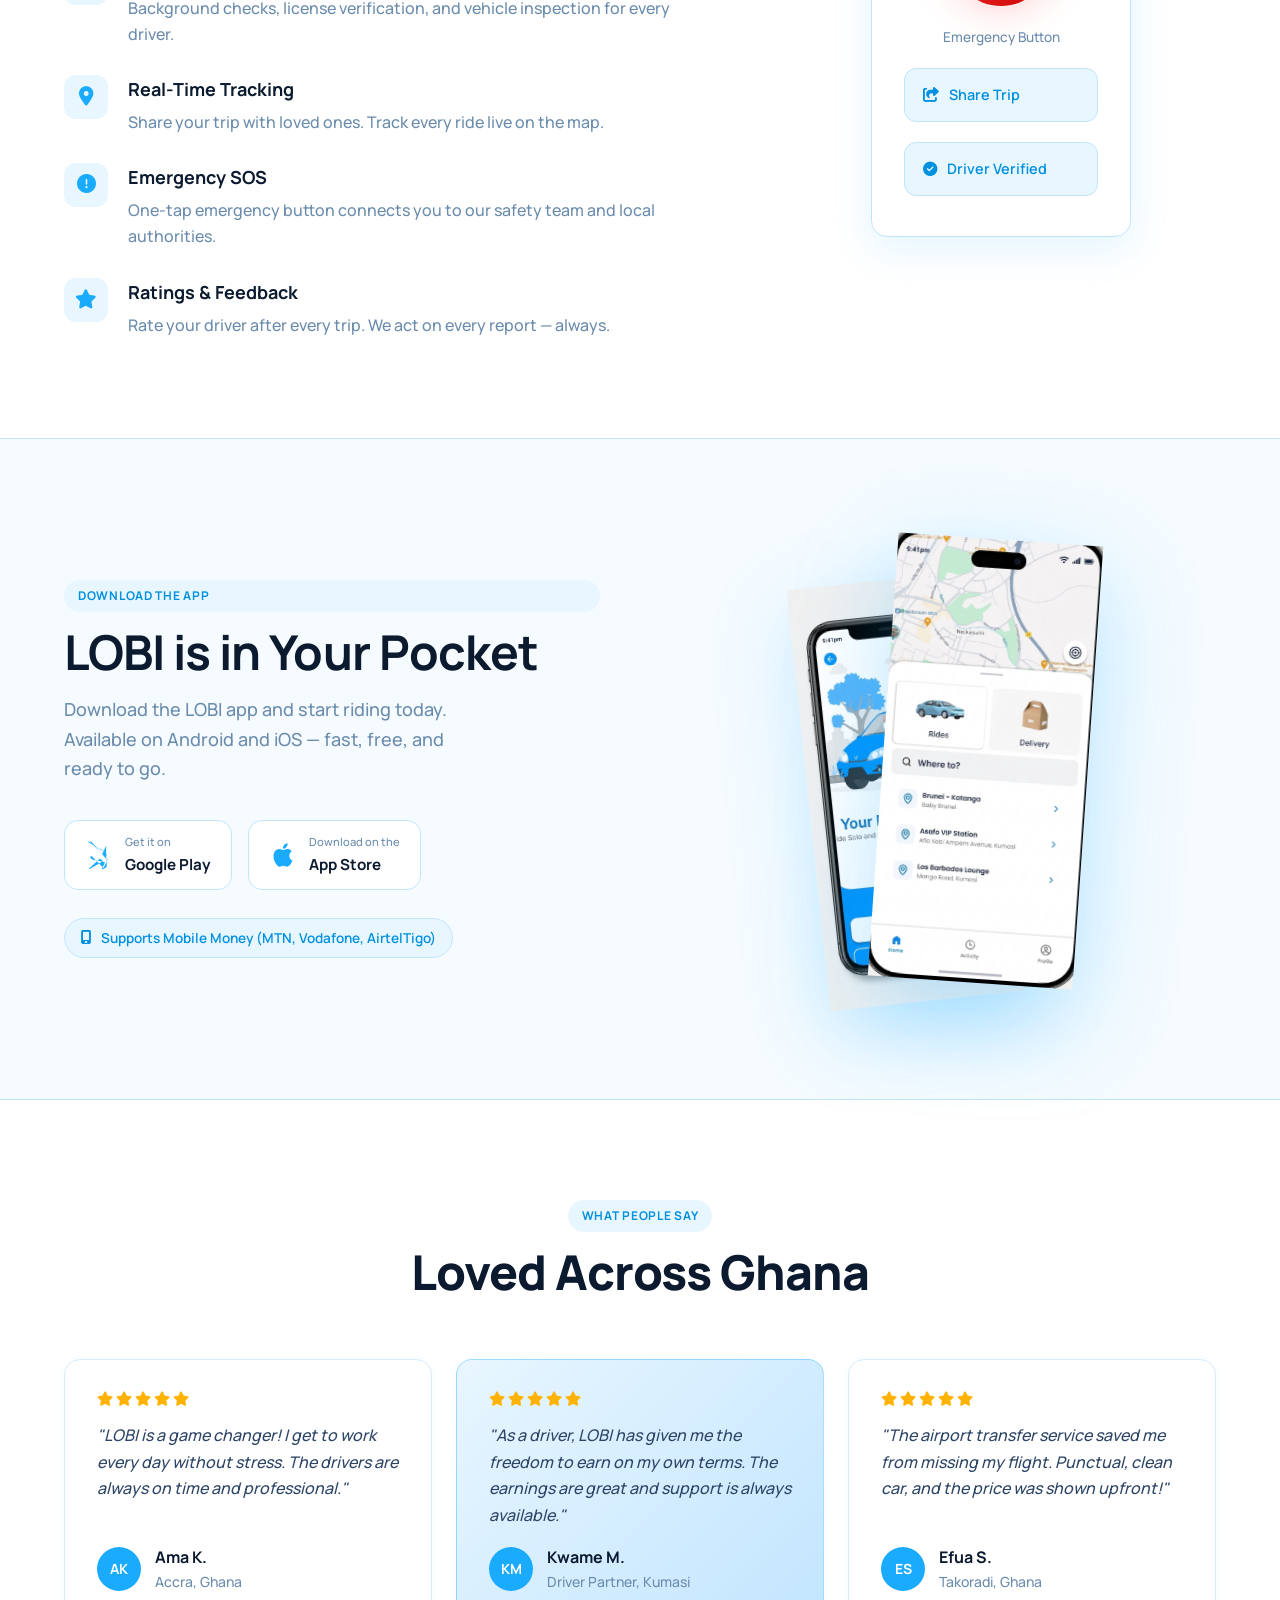
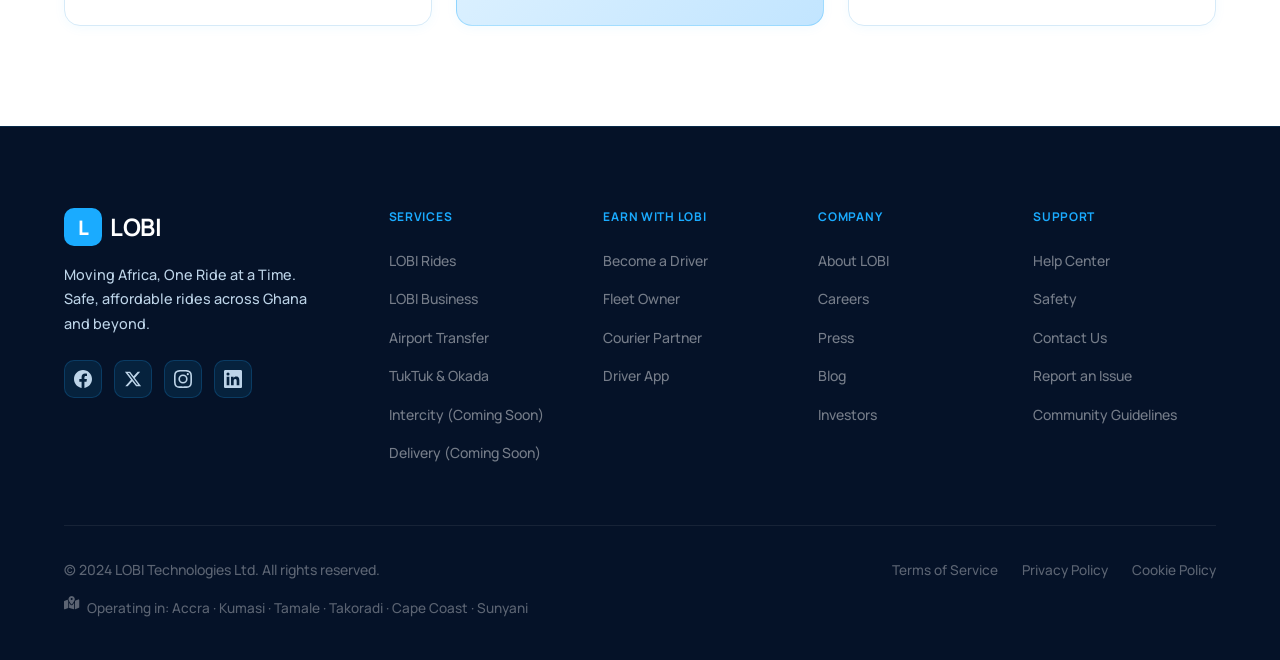
==== commit 563c8469: "repsonsiveness added" ====
--- a/index.html
+++ b/index.html
@@ -8,7 +8,7 @@
   <link rel="stylesheet" href="styles.css" />
   <link rel="preconnect" href="https://fonts.googleapis.com" />
   <link rel="preconnect" href="https://fonts.gstatic.com" crossorigin />
-  <link href="https://fonts.googleapis.com/css2?family=Inter:wght@300;400;500;600;700;800;900&display=swap" rel="stylesheet" />
+  <link href="https://fonts.googleapis.com/css2?family=Manrope:wght@400;500;600;700;800&display=swap" rel="stylesheet" />
   <link rel="stylesheet" href="https://cdnjs.cloudflare.com/ajax/libs/font-awesome/6.5.0/css/all.min.css" />
 </head>
 <body>
@@ -37,6 +37,7 @@
   </header>
 
   <!-- ===== HERO ===== -->
+  <div class="hero-wrapper">
   <section class="hero" id="home">
     <div class="hero-content">
       <div class="hero-badge">
@@ -87,6 +88,7 @@
       </div>
     </div>
   </section>
+  </div>
 
   <!-- ===== TRUST BAR ===== -->
   <section class="trust-bar">
@@ -201,12 +203,12 @@
     <div class="section-container">
       <div class="hiw-grid">
         <div class="hiw-visual">
-          <div class="steps-visual">
-            <div class="step-circle active">1</div>
-            <div class="step-line"></div>
-            <div class="step-circle">2</div>
-            <div class="step-line"></div>
-            <div class="step-circle">3</div>
+          <div class="app-mockup-wrap">
+            <img
+              src="assets/lobi onboarding screen.png"
+              alt="LOBI app onboarding screen — Your Ride Your Way"
+              class="app-mockup-img"
+            />
           </div>
         </div>
         <div class="hiw-content">
@@ -377,14 +379,17 @@
           </div>
         </div>
         <div class="download-visual">
-          <div class="download-phone">
-            <div class="dl-screen">
-              <div class="dl-map-bg"></div>
-              <div class="dl-overlay">
-                <div class="dl-logo">LOBI</div>
-                <div class="dl-ride-btn">Request Ride</div>
-              </div>
-            </div>
+          <div class="dual-mockup-wrap">
+            <img
+              src="assets/lobi onboarding screen.png"
+              alt="LOBI app onboarding screen"
+              class="mockup-back"
+            />
+            <img
+              src="assets/lobi app mockup.png"
+              alt="LOBI app home screen"
+              class="mockup-front"
+            />
           </div>
         </div>
       </div>
--- a/styles.css
+++ b/styles.css
@@ -24,22 +24,48 @@
   --text-mid: #2D4567;
   --text-muted: #6B8CAD;
   --text-light: #BDD4E8;
+  /* Typography */
+  --font: 'Manrope', -apple-system, BlinkMacSystemFont, 'Segoe UI', sans-serif;
+  --font-size-base: 16px;
+  --font-size-sm:   14px;
+  --font-size-xs:   12px;
+  --font-size-lg:   18px;
+  --font-size-xl:   20px;
+  --font-size-2xl:  24px;
+  --font-size-3xl:  30px;
+  --font-size-4xl:  36px;
+  --font-size-5xl:  48px;
+  --font-weight-regular: 400;
+  --font-weight-medium:  500;
+  --font-weight-semibold: 600;
+  --font-weight-bold:    700;
+  --font-weight-extrabold: 800;
+  --line-height-body:    1.65;
+  --line-height-heading: 1.15;
+  --letter-spacing-tight: -0.02em;
+  --letter-spacing-base:   0em;
+  --letter-spacing-wide:   0.06em;
+
   --radius: 16px;
   --radius-sm: 10px;
   --shadow: 0 8px 32px rgba(26,171,255,0.15);
   --shadow-card: 0 4px 24px rgba(0,0,0,0.07);
   --transition: 0.25s ease;
-  --font: 'Inter', sans-serif;
 }
 
 html { scroll-behavior: smooth; }
 
 body {
   font-family: var(--font);
+  font-size: var(--font-size-base);
+  font-weight: var(--font-weight-medium);
   background: var(--white);
   color: var(--text-dark);
-  line-height: 1.6;
+  line-height: var(--line-height-body);
+  letter-spacing: var(--letter-spacing-base);
   overflow-x: hidden;
+  -webkit-font-smoothing: antialiased;
+  -moz-osx-font-smoothing: grayscale;
 }
 
 a { text-decoration: none; color: inherit; }
@@ -61,18 +87,20 @@
 }
 
 .section-header h2 {
-  font-size: clamp(2rem, 4vw, 2.8rem);
-  font-weight: 800;
+  font-size: clamp(var(--font-size-3xl), 4vw, var(--font-size-5xl));
+  font-weight: var(--font-weight-extrabold);
   margin: 12px 0 16px;
-  line-height: 1.15;
+  line-height: var(--line-height-heading);
+  letter-spacing: var(--letter-spacing-tight);
   color: var(--text-dark);
 }
 
 .section-header p {
-  font-size: 1.1rem;
+  font-size: var(--font-size-lg);
   color: var(--text-muted);
   max-width: 560px;
   margin: 0 auto;
+  line-height: var(--line-height-body);
 }
 
 .section-header.light h2 { color: var(--white); }
@@ -82,9 +110,9 @@
   display: inline-block;
   background: var(--blue-light);
   color: var(--blue-dark);
-  font-size: 0.8rem;
-  font-weight: 700;
-  letter-spacing: 0.08em;
+  font-size: var(--font-size-xs);
+  font-weight: var(--font-weight-bold);
+  letter-spacing: var(--letter-spacing-wide);
   text-transform: uppercase;
   padding: 6px 14px;
   border-radius: 100px;
@@ -104,8 +132,10 @@
   gap: 8px;
   padding: 14px 28px;
   border-radius: 100px;
-  font-weight: 700;
-  font-size: 1rem;
+  font-family: var(--font);
+  font-weight: var(--font-weight-bold);
+  font-size: var(--font-size-base);
+  letter-spacing: 0.02em;
   cursor: pointer;
   border: none;
   transition: var(--transition);
@@ -221,9 +251,9 @@
 }
 
 .logo-text {
-  font-size: 1.5rem;
-  font-weight: 900;
-  letter-spacing: -0.02em;
+  font-size: var(--font-size-2xl);
+  font-weight: var(--font-weight-bold);
+  letter-spacing: var(--letter-spacing-tight);
   color: var(--white);
 }
 
@@ -236,8 +266,8 @@
 .nav-links a {
   padding: 8px 16px;
   border-radius: 8px;
-  font-size: 0.95rem;
-  font-weight: 500;
+  font-size: var(--font-size-base);
+  font-weight: var(--font-weight-medium);
   color: rgba(255,255,255,0.82);
   transition: var(--transition);
 }
@@ -324,6 +354,8 @@
   gap: 60px;
   position: relative;
   z-index: 1;
+  /* ensure hero stacks correctly inside hero-wrapper */
+  width: 100%;
 }
 
 .hero-content {
@@ -346,10 +378,10 @@
 }
 
 .hero-title {
-  font-size: clamp(2.8rem, 6vw, 4.2rem);
-  font-weight: 900;
-  line-height: 1.08;
-  letter-spacing: -0.03em;
+  font-size: clamp(var(--font-size-4xl), 6vw, 64px);
+  font-weight: var(--font-weight-extrabold);
+  line-height: var(--line-height-heading);
+  letter-spacing: var(--letter-spacing-tight);
   margin-bottom: 24px;
   color: var(--white);
 }
@@ -359,11 +391,11 @@
 }
 
 .hero-subtitle {
-  font-size: 1.15rem;
+  font-size: var(--font-size-lg);
   color: rgba(255,255,255,0.82);
   max-width: 440px;
   margin-bottom: 36px;
-  line-height: 1.7;
+  line-height: var(--line-height-body);
 }
 
 .hero-buttons {
@@ -385,16 +417,18 @@
 }
 
 .stat strong {
-  font-size: 1.6rem;
-  font-weight: 900;
+  font-size: var(--font-size-3xl);
+  font-weight: var(--font-weight-bold);
   color: var(--white);
   line-height: 1;
 }
 
 .stat span {
-  font-size: 0.85rem;
+  font-size: var(--font-size-sm);
   color: rgba(255,255,255,0.7);
   margin-top: 4px;
+  letter-spacing: var(--letter-spacing-wide);
+  text-transform: uppercase;
 }
 
 .stat-divider {
@@ -544,23 +578,24 @@
 }
 
 .service-card h3 {
-  font-size: 1.2rem;
-  font-weight: 700;
+  font-size: var(--font-size-xl);
+  font-weight: var(--font-weight-bold);
   margin-bottom: 10px;
   color: var(--text-dark);
+  letter-spacing: var(--letter-spacing-tight);
 }
 
 .service-card p {
   color: var(--text-muted);
-  font-size: 0.95rem;
-  line-height: 1.6;
+  font-size: var(--font-size-base);
+  line-height: var(--line-height-body);
   margin-bottom: 20px;
 }
 
 .service-link {
   color: var(--blue);
-  font-weight: 600;
-  font-size: 0.9rem;
+  font-weight: var(--font-weight-bold);
+  font-size: var(--font-size-sm);
   transition: var(--transition);
   display: inline-flex;
   align-items: center;
@@ -606,16 +641,17 @@
 }
 
 .fleet-text h2 {
-  font-size: clamp(1.8rem, 3vw, 2.4rem);
-  font-weight: 800;
-  line-height: 1.15;
+  font-size: clamp(var(--font-size-3xl), 3vw, var(--font-size-5xl));
+  font-weight: var(--font-weight-bold);
+  line-height: var(--line-height-heading);
+  letter-spacing: var(--letter-spacing-tight);
   color: var(--text-dark);
 }
 
 .fleet-text > p {
   color: var(--text-muted);
-  font-size: 1rem;
-  line-height: 1.7;
+  font-size: var(--font-size-base);
+  line-height: var(--line-height-body);
 }
 
 .fleet-list {
@@ -721,10 +757,11 @@
 .hiw-content .section-tag { margin-bottom: 12px; display: block; }
 
 .hiw-content h2 {
-  font-size: clamp(1.8rem, 3vw, 2.6rem);
-  font-weight: 800;
+  font-size: clamp(var(--font-size-3xl), 3vw, var(--font-size-5xl));
+  font-weight: var(--font-weight-bold);
   margin-bottom: 40px;
-  line-height: 1.15;
+  line-height: var(--line-height-heading);
+  letter-spacing: var(--letter-spacing-tight);
   color: var(--text-dark);
 }
 
@@ -738,22 +775,23 @@
 .step { display: flex; gap: 24px; align-items: flex-start; }
 
 .step-num {
-  font-size: 2rem;
-  font-weight: 900;
+  font-size: var(--font-size-4xl);
+  font-weight: var(--font-weight-bold);
   color: var(--blue);
   line-height: 1;
   min-width: 48px;
-  opacity: 0.5;
+  opacity: 0.4;
+  font-style: italic;
 }
 
 .step-text h4 {
-  font-size: 1.05rem;
-  font-weight: 700;
+  font-size: var(--font-size-lg);
+  font-weight: var(--font-weight-bold);
   margin-bottom: 6px;
   color: var(--text-dark);
 }
 
-.step-text p { color: var(--text-muted); font-size: 0.95rem; line-height: 1.6; }
+.step-text p { color: var(--text-muted); font-size: var(--font-size-base); line-height: var(--line-height-body); }
 
 /* ============================
    EARN SECTION  (blue bg)
@@ -814,8 +852,8 @@
   justify-content: center;
 }
 
-.earn-card h3 { font-size: 1.3rem; font-weight: 800; color: var(--white); }
-.earn-card p  { color: rgba(255,255,255,0.78); font-size: 0.95rem; line-height: 1.6; }
+.earn-card h3 { font-size: var(--font-size-2xl); font-weight: var(--font-weight-bold); color: var(--white); letter-spacing: var(--letter-spacing-tight); }
+.earn-card p  { color: rgba(255,255,255,0.78); font-size: var(--font-size-base); line-height: var(--line-height-body); }
 
 .earn-perks { display: flex; flex-direction: column; gap: 8px; }
 .earn-perks li {
@@ -847,17 +885,18 @@
 .safety-content .section-tag { display: block; margin-bottom: 12px; }
 
 .safety-content h2 {
-  font-size: clamp(1.8rem, 3vw, 2.6rem);
-  font-weight: 800;
+  font-size: clamp(var(--font-size-3xl), 3vw, var(--font-size-5xl));
+  font-weight: var(--font-weight-bold);
   margin-bottom: 16px;
-  line-height: 1.15;
+  line-height: var(--line-height-heading);
+  letter-spacing: var(--letter-spacing-tight);
   color: var(--text-dark);
 }
 
 .safety-content > p {
   color: var(--text-muted);
-  font-size: 1rem;
-  line-height: 1.7;
+  font-size: var(--font-size-base);
+  line-height: var(--line-height-body);
   margin-bottom: 40px;
 }
 
@@ -879,13 +918,13 @@
 }
 
 .safety-feature h4 {
-  font-size: 1rem;
-  font-weight: 700;
+  font-size: var(--font-size-lg);
+  font-weight: var(--font-weight-bold);
   margin-bottom: 4px;
   color: var(--text-dark);
 }
 
-.safety-feature p { color: var(--text-muted); font-size: 0.9rem; line-height: 1.6; }
+.safety-feature p { color: var(--text-muted); font-size: var(--font-size-base); line-height: var(--line-height-body); }
 
 .safety-visual { display: flex; justify-content: center; }
 
@@ -957,17 +996,18 @@
 .download-content .section-tag { display: block; margin-bottom: 12px; }
 
 .download-content h2 {
-  font-size: clamp(2rem, 4vw, 3rem);
-  font-weight: 900;
+  font-size: clamp(var(--font-size-3xl), 4vw, var(--font-size-5xl));
+  font-weight: var(--font-weight-bold);
   margin-bottom: 16px;
-  line-height: 1.1;
+  line-height: var(--line-height-heading);
+  letter-spacing: var(--letter-spacing-tight);
   color: var(--text-dark);
 }
 
 .download-content > p {
   color: var(--text-muted);
-  font-size: 1.05rem;
-  line-height: 1.7;
+  font-size: var(--font-size-lg);
+  line-height: var(--line-height-body);
   margin-bottom: 36px;
   max-width: 420px;
 }
@@ -1012,59 +1052,72 @@
 /* Download visual */
 .download-visual { display: flex; justify-content: center; }
 
-.download-phone {
+/* ---- Shared app mockup styles ---- */
+.app-mockup-wrap {
+  display: flex;
+  justify-content: center;
+  align-items: center;
+}
+
+.app-mockup-img {
   width: 260px;
-  height: 500px;
-  background: var(--blue);
-  border-radius: 36px;
-  border: 2px solid rgba(255,255,255,0.3);
-  overflow: hidden;
-  box-shadow: 0 40px 80px rgba(26,171,255,0.3);
-}
-
-.dl-screen {
-  width: 100%;
-  height: 100%;
+  height: auto;
+  display: block;
+  filter: drop-shadow(0 32px 48px rgba(26,171,255,0.25));
+  transition: transform 0.4s ease, filter 0.4s ease;
+  will-change: transform;
+}
+
+.app-mockup-img:hover {
+  transform: scale(1.04) translateY(-8px);
+  filter: drop-shadow(0 44px 60px rgba(26,171,255,0.35));
+}
+
+/* ---- Dual mockup (download section) ---- */
+.dual-mockup-wrap {
   position: relative;
-  background: var(--blue);
+  width: 320px;
+  height: 520px;
   display: flex;
   align-items: center;
   justify-content: center;
 }
 
-.dl-map-bg {
+.mockup-back {
   position: absolute;
-  inset: 0;
-  background:
-    radial-gradient(circle at 30% 40%, rgba(255,255,255,0.15) 0%, transparent 50%),
-    radial-gradient(circle at 70% 70%, rgba(0,80,160,0.3) 0%, transparent 50%);
-}
-
-.dl-overlay {
-  position: relative;
+  width: 220px;
+  height: auto;
+  left: 0;
+  top: 40px;
+  filter: drop-shadow(0 24px 40px rgba(26,171,255,0.2));
+  transform: rotate(-6deg);
+  transition: transform 0.4s ease, filter 0.4s ease;
+  will-change: transform;
   z-index: 1;
-  display: flex;
-  flex-direction: column;
-  align-items: center;
-  gap: 32px;
-}
-
-.dl-logo {
-  font-size: 3rem;
-  font-weight: 900;
-  letter-spacing: -0.03em;
-  color: var(--white);
-  text-shadow: 0 4px 20px rgba(0,0,0,0.2);
-}
-
-.dl-ride-btn {
-  background: var(--white);
-  color: var(--blue);
-  font-weight: 800;
-  padding: 14px 28px;
-  border-radius: 100px;
-  font-size: 0.95rem;
-  box-shadow: 0 8px 24px rgba(0,0,0,0.15);
+}
+
+.mockup-front {
+  position: absolute;
+  width: 230px;
+  height: auto;
+  right: 0;
+  top: 0;
+  filter: drop-shadow(0 32px 48px rgba(26,171,255,0.3));
+  transform: rotate(4deg);
+  transition: transform 0.4s ease, filter 0.4s ease;
+  will-change: transform;
+  z-index: 2;
+  animation: float 5s ease-in-out infinite;
+}
+
+.dual-mockup-wrap:hover .mockup-back {
+  transform: rotate(-8deg) translate3d(-8px, -6px, 0);
+  filter: drop-shadow(0 32px 52px rgba(26,171,255,0.28));
+}
+
+.dual-mockup-wrap:hover .mockup-front {
+  transform: rotate(2deg) translate3d(8px, -8px, 0);
+  filter: drop-shadow(0 40px 60px rgba(26,171,255,0.4));
 }
 
 /* ============================
@@ -1108,8 +1161,8 @@
 
 .testimonial-card > p {
   color: var(--text-mid);
-  font-size: 0.95rem;
-  line-height: 1.7;
+  font-size: var(--font-size-base);
+  line-height: var(--line-height-body);
   flex: 1;
   font-style: italic;
 }
@@ -1124,14 +1177,14 @@
   display: flex;
   align-items: center;
   justify-content: center;
-  font-size: 0.85rem;
-  font-weight: 800;
+  font-size: var(--font-size-sm);
+  font-weight: var(--font-weight-bold);
   color: var(--white);
   flex-shrink: 0;
 }
 
-.testimonial-author strong { display: block; font-size: 0.95rem; color: var(--text-dark); }
-.testimonial-author span  { display: block; font-size: 0.8rem; color: var(--text-muted); }
+.testimonial-author strong { display: block; font-size: var(--font-size-base); color: var(--text-dark); }
+.testimonial-author span  { display: block; font-size: var(--font-size-sm); color: var(--text-muted); }
 
 /* ============================
    FOOTER
@@ -1190,10 +1243,10 @@
 .social-links svg { width: 18px; height: 18px; fill: currentColor; }
 
 .footer-links-group h4 {
-  font-size: 0.85rem;
-  font-weight: 700;
+  font-size: var(--font-size-xs);
+  font-weight: var(--font-weight-bold);
   text-transform: uppercase;
-  letter-spacing: 0.08em;
+  letter-spacing: var(--letter-spacing-wide);
   color: var(--blue);
   margin-bottom: 20px;
 }
@@ -1201,7 +1254,7 @@
 .footer-links-group ul { display: flex; flex-direction: column; gap: 12px; }
 
 .footer-links-group li a {
-  font-size: 0.9rem;
+  font-size: var(--font-size-sm);
   color: rgba(255,255,255,0.45);
   transition: var(--transition);
 }
@@ -1224,7 +1277,7 @@
   gap: 16px;
 }
 
-.footer-legal span { font-size: 0.85rem; color: rgba(255,255,255,0.35); }
+.footer-legal span { font-size: var(--font-size-sm); color: rgba(255,255,255,0.35); }
 
 .legal-links { display: flex; gap: 24px; }
 
@@ -1246,93 +1299,314 @@
 
 /* ============================
    RESPONSIVE
+   Breakpoints:
+   1280px – large tablet / small laptop
+   1024px – tablet landscape
+    768px – tablet portrait / large phone
+    640px – medium phone
+    480px – small phone
+    375px – very small phone
    ============================ */
+
+/* ---------- 1280px ---------- */
+@media (max-width: 1280px) {
+  .hero          { gap: 40px; padding: 110px 32px 70px; }
+  .hero-title    { font-size: clamp(2.4rem, 5vw, 3.6rem); }
+  .footer-top    { grid-template-columns: 1.6fr 1fr 1fr 1fr 1fr; gap: 32px; }
+  .dual-mockup-wrap { width: 280px; height: 460px; }
+  .mockup-back  { width: 195px; }
+  .mockup-front { width: 205px; }
+}
+
+/* ---------- 1024px ---------- */
 @media (max-width: 1024px) {
+
+  /* Section padding */
+  .services, .how-it-works, .earn, .safety,
+  .app-download, .testimonials { padding: 72px 0; }
+  .section-header { margin-bottom: 44px; }
+
+  /* Hero */
   .hero {
     flex-direction: column;
     text-align: center;
-    padding: 120px 24px 60px;
+    padding: 104px 24px 60px;
+    gap: 48px;
+    min-height: 0;
   }
-
-  .hero-content  { max-width: 100%; }
-  .hero-subtitle { max-width: 100%; margin: 0 auto 36px; }
+  .hero-content  { max-width: 640px; }
+  .hero-subtitle { max-width: 540px; margin: 0 auto 32px; }
   .hero-buttons  { justify-content: center; }
   .hero-stats    { justify-content: center; }
-  .hero-visual   { width: 100%; }
-  .badge-1 { left: 0; }
-  .badge-2 { right: 0; }
-
+  .hero-visual   { width: 100%; max-width: 560px; margin: 0 auto; }
+  .hero-img-wrap { max-width: 100%; }
+  .badge-1       { left: 4px; }
+  .badge-2       { right: 4px; }
+
+  /* Services */
   .services-grid { grid-template-columns: repeat(2, 1fr); }
   .service-card.featured { grid-column: span 2; }
 
+  /* Fleet */
+  .fleet-banner  { grid-template-columns: 1fr; gap: 40px; margin-top: 48px; }
+  .fleet-img     { height: 360px; }
+  .fleet-text    { text-align: center; }
+  .fleet-list    { max-width: 400px; margin: 0 auto; }
+
+  /* How it works */
+  .hiw-grid   { grid-template-columns: 1fr; gap: 40px; }
+  .hiw-visual { order: -1; }
+  .app-mockup-img { width: 220px; }
+
+  /* Earn */
   .earn-grid { grid-template-columns: repeat(2, 1fr); }
   .earn-card:last-child { grid-column: span 2; }
 
-  .hiw-grid    { grid-template-columns: 1fr; }
-  .hiw-visual  { order: -1; }
-
-  .safety-grid   { grid-template-columns: 1fr; }
-  .safety-visual { order: -1; }
-
-  .download-grid        { grid-template-columns: 1fr; text-align: center; }
-  .download-content > p { max-width: 100%; }
+  /* Safety */
+  .safety-grid   { grid-template-columns: 1fr; gap: 48px; }
+  .safety-visual { order: -1; display: flex; justify-content: center; }
+  .safety-card-ui { width: 280px; }
+
+  /* Download */
+  .download-grid        { grid-template-columns: 1fr; gap: 48px; text-align: center; }
+  .download-content     { display: flex; flex-direction: column; align-items: center; }
+  .download-content > p { max-width: 540px; }
   .app-badges           { justify-content: center; }
-
-  .testimonials-grid          { grid-template-columns: repeat(2, 1fr); }
+  .download-visual      { justify-content: center; }
+  .dual-mockup-wrap     { width: 300px; height: 480px; }
+  .mockup-back          { width: 210px; }
+  .mockup-front         { width: 220px; }
+
+  /* Testimonials */
+  .testimonials-grid           { grid-template-columns: repeat(2, 1fr); }
   .testimonial-card:last-child { display: none; }
 
-  .footer-top  { grid-template-columns: 1fr 1fr; gap: 32px; }
+  /* Footer */
+  .footer-top   { grid-template-columns: 1fr 1fr; gap: 32px; }
   .footer-brand { grid-column: span 2; }
 }
 
+/* ---------- 768px ---------- */
 @media (max-width: 768px) {
+
+  /* Section padding */
+  .services, .how-it-works, .earn, .safety,
+  .app-download, .testimonials { padding: 56px 0; }
+  .section-container { padding: 0 20px; }
+  .section-header { margin-bottom: 36px; }
+
+  /* Navbar – mobile drawer */
   .nav-links {
     display: none;
     position: fixed;
     top: 72px;
     left: 0;
     right: 0;
+    bottom: 0;
     background: var(--white);
-    border-bottom: 1px solid var(--blue-mid);
+    border-top: 1px solid var(--blue-mid);
     flex-direction: column;
-    padding: 16px;
+    padding: 16px 16px 32px;
     gap: 4px;
-    box-shadow: 0 8px 24px rgba(26,171,255,0.1);
+    overflow-y: auto;
+    z-index: 999;
+    box-shadow: 0 8px 32px rgba(26,171,255,0.12);
   }
-
-  .nav-links.open          { display: flex; }
-  .nav-links a             { padding: 14px 16px; width: 100%; border-radius: 10px; color: var(--text-mid); }
-  .nav-links a:hover       { color: var(--blue); background: var(--blue-light); }
-  .nav-links .nav-cta      { margin: 8px 0 0; text-align: center; justify-content: center; background: var(--blue); color: var(--white); }
-  .nav-links .nav-cta:hover { background: var(--blue-dark); color: var(--white); }
-
+  .nav-links.open           { display: flex; }
+  .nav-links a              { padding: 14px 16px; width: 100%; border-radius: 10px; color: var(--text-mid); font-size: var(--font-size-lg); }
+  .nav-links a:hover        { color: var(--blue); background: var(--blue-light); }
+  .nav-links .nav-cta       { margin: 12px 0 0; text-align: center; justify-content: center; background: var(--blue); color: var(--white); border-radius: 100px; }
+  .nav-links .nav-cta:hover { background: var(--blue-dark); }
   .hamburger { display: flex; }
 
-  .services-grid { grid-template-columns: 1fr; }
+  /* Hero */
+  .hero { padding: 96px 20px 52px; gap: 40px; }
+  .hero-title { font-size: clamp(2rem, 8vw, 2.8rem); }
+  .hero-subtitle { font-size: var(--font-size-base); }
+  .hero-badge { font-size: var(--font-size-sm); }
+  .floating-badge { font-size: 0.75rem; padding: 8px 12px; }
+
+  /* Trust bar */
+  .trust-container { justify-content: center; flex-direction: column; gap: 12px; text-align: center; }
+  .trust-divider   { width: 40px; height: 1px; }
+
+  /* Services */
+  .services-grid { grid-template-columns: 1fr; gap: 16px; }
   .service-card.featured { grid-column: span 1; }
-
-  .earn-grid { grid-template-columns: 1fr; }
+  .service-card  { padding: 24px; }
+
+  /* Fleet */
+  .fleet-banner { gap: 32px; margin-top: 40px; }
+  .fleet-img    { height: 280px; }
+  .fleet-text   { text-align: center; align-items: center; }
+
+  /* How it works */
+  .hiw-grid { gap: 32px; }
+  .hiw-content h2 { font-size: var(--font-size-3xl); }
+  .app-mockup-img { width: 200px; }
+
+  /* Earn */
+  .earn-grid { grid-template-columns: 1fr; gap: 16px; }
   .earn-card:last-child { grid-column: span 1; }
-
-  .testimonials-grid          { grid-template-columns: 1fr; }
+  .earn-card { padding: 28px 24px; }
+
+  /* Safety */
+  .safety-grid { gap: 36px; }
+  .safety-card-ui { width: 100%; max-width: 320px; }
+
+  /* Download */
+  .download-grid { gap: 40px; }
+  .dual-mockup-wrap { width: 260px; height: 420px; }
+  .mockup-back  { width: 180px; }
+  .mockup-front { width: 190px; }
+
+  /* Testimonials */
+  .testimonials-grid           { grid-template-columns: 1fr; gap: 16px; }
   .testimonial-card:last-child { display: flex; }
 
-  .footer-top   { grid-template-columns: 1fr 1fr; }
+  /* Footer */
+  .footer { padding: 56px 0 32px; }
+  .footer-top   { grid-template-columns: 1fr 1fr; gap: 28px; }
   .footer-brand { grid-column: span 2; }
-  .footer-legal { flex-direction: column; align-items: flex-start; }
-  .trust-container { justify-content: center; }
-}
-
+  .footer-brand p { max-width: 100%; }
+  .footer-legal { flex-direction: column; align-items: flex-start; gap: 12px; }
+  .legal-links  { flex-wrap: wrap; gap: 12px; }
+  .footer-cities { flex-direction: column; gap: 4px; }
+}
+
+/* ---------- 640px ---------- */
+@media (max-width: 640px) {
+
+  /* Hero */
+  .hero { padding: 88px 16px 48px; }
+  .hero-buttons { flex-direction: column; align-items: stretch; width: 100%; max-width: 320px; margin: 0 auto 40px; }
+  .hero-buttons .btn { width: 100%; justify-content: center; }
+  .hero-stats   { gap: 16px; }
+
+  /* App badges */
+  .app-badges { flex-direction: column; align-items: center; }
+  .app-badge  { width: 100%; max-width: 280px; justify-content: center; }
+
+  /* Fleet */
+  .fleet-img { height: 240px; }
+
+  /* Safety card */
+  .safety-card-ui { padding: 28px 20px; }
+  .sos-button     { width: 88px; height: 88px; font-size: 1.2rem; }
+
+  /* Earn perks */
+  .earn-perks { gap: 6px; }
+
+  /* Section header text */
+  .section-header h2 { font-size: var(--font-size-3xl); }
+  .section-header p  { font-size: var(--font-size-base); }
+
+  /* Dual mockup */
+  .dual-mockup-wrap { width: 240px; height: 380px; }
+  .mockup-back  { width: 160px; }
+  .mockup-front { width: 170px; }
+
+  /* Footer */
+  .footer-top { grid-template-columns: 1fr 1fr; }
+}
+
+/* ---------- 480px ---------- */
 @media (max-width: 480px) {
-  .footer-top   { grid-template-columns: 1fr; }
+
+  /* Section padding */
+  .services, .how-it-works, .earn, .safety,
+  .app-download, .testimonials { padding: 48px 0; }
+  .section-container { padding: 0 16px; }
+  .section-header { margin-bottom: 28px; }
+
+  /* Hero */
+  .hero { padding: 84px 16px 44px; }
+  .hero-title { font-size: clamp(1.75rem, 9vw, 2.4rem); }
+  .hero-stats { flex-direction: column; gap: 12px; align-items: center; }
+  .stat-divider { width: 48px; height: 1px; }
+  .floating-badge { display: none; }
+
+  /* Trust bar */
+  .trust-bar { padding: 14px 16px; }
+  .trust-text { text-align: center; width: 100%; }
+
+  /* Services */
+  .service-card { padding: 20px; }
+  .service-icon { width: 44px; height: 44px; font-size: 1.1rem; }
+
+  /* Fleet */
+  .fleet-img  { height: 200px; }
+  .fleet-list li { gap: 12px; }
+  .fleet-list-icon { width: 36px; height: 36px; font-size: 1rem; }
+
+  /* How it works */
+  .step { gap: 16px; }
+  .step-num { font-size: var(--font-size-2xl); min-width: 36px; }
+  .app-mockup-img { width: 180px; }
+
+  /* Earn */
+  .earn-card { padding: 24px 20px; }
+  .earn-icon { width: 48px; height: 48px; font-size: 1.4rem; }
+
+  /* Safety */
+  .safety-feat-icon { width: 38px; height: 38px; font-size: 1rem; }
+  .safety-feature   { gap: 14px; }
+
+  /* Download */
+  .download-content .section-tag { display: block; }
+  .mobile-money-note { font-size: var(--font-size-xs); text-align: center; }
+  .dual-mockup-wrap  { width: 220px; height: 340px; }
+  .mockup-back  { width: 145px; }
+  .mockup-front { width: 155px; }
+
+  /* Testimonials */
+  .testimonial-card { padding: 24px 20px; }
+
+  /* Footer */
+  .footer-top   { grid-template-columns: 1fr 1fr; gap: 24px; }
+  .footer-brand { grid-column: span 2; }
+
+  /* Buttons */
+  .btn { padding: 13px 22px; font-size: var(--font-size-sm); }
+}
+
+/* ---------- 375px ---------- */
+@media (max-width: 375px) {
+
+  /* Section container */
+  .section-container { padding: 0 14px; }
+
+  /* Hero */
+  .hero { padding: 80px 14px 40px; }
+  .hero-title { font-size: 1.7rem; letter-spacing: -0.01em; }
+  .hero-subtitle { font-size: var(--font-size-sm); }
+  .hero-badge { font-size: 0.75rem; padding: 6px 12px; }
+
+  /* Navbar */
+  .logo-text { font-size: var(--font-size-xl); }
+  .logo-icon { width: 32px; height: 32px; font-size: 1.1rem; }
+
+  /* Services */
+  .service-card { padding: 18px 16px; }
+
+  /* How it works */
+  .app-mockup-img { width: 160px; }
+
+  /* Dual mockup */
+  .dual-mockup-wrap { width: 200px; height: 310px; }
+  .mockup-back  { width: 130px; }
+  .mockup-front { width: 140px; }
+
+  /* Earn */
+  .earn-card h3 { font-size: var(--font-size-xl); }
+
+  /* Footer */
+  .footer-top { grid-template-columns: 1fr; gap: 20px; }
   .footer-brand { grid-column: span 1; }
-  .hero-stats   { flex-direction: column; gap: 16px; }
-  .stat-divider { width: 40px; height: 1px; }
-  .hero-buttons { flex-direction: column; align-items: center; }
-  .btn          { width: 100%; justify-content: center; }
-  .app-badges   { flex-direction: column; }
-  .app-badge    { justify-content: center; }
-  .floating-badge { display: none; }
+  .footer-cities { font-size: 0.75rem; }
+  .legal-links  { gap: 10px; }
+  .legal-links a { font-size: 0.75rem; }
+  .footer-legal span { font-size: 0.75rem; }
 }
 
 /* ============================
@@ -1414,7 +1688,10 @@
 .hero-visual   { animation: slideInRight 0.9s cubic-bezier(0.22,1,0.36,1) both; animation-delay: 0.3s; }
 
 /* --- Scroll-reveal base states (set by JS) --- */
-.reveal               { opacity: 0; will-change: transform, opacity; }
+.reveal,
+.reveal-left,
+.reveal-right,
+.reveal-scale         { opacity: 0; will-change: transform, opacity; }
 .reveal.visible       { animation: fadeUp      0.65s cubic-bezier(0.22,1,0.36,1) forwards; }
 .reveal-left.visible  { animation: slideInLeft  0.65s cubic-bezier(0.22,1,0.36,1) forwards; }
 .reveal-right.visible { animation: slideInRight 0.65s cubic-bezier(0.22,1,0.36,1) forwards; }
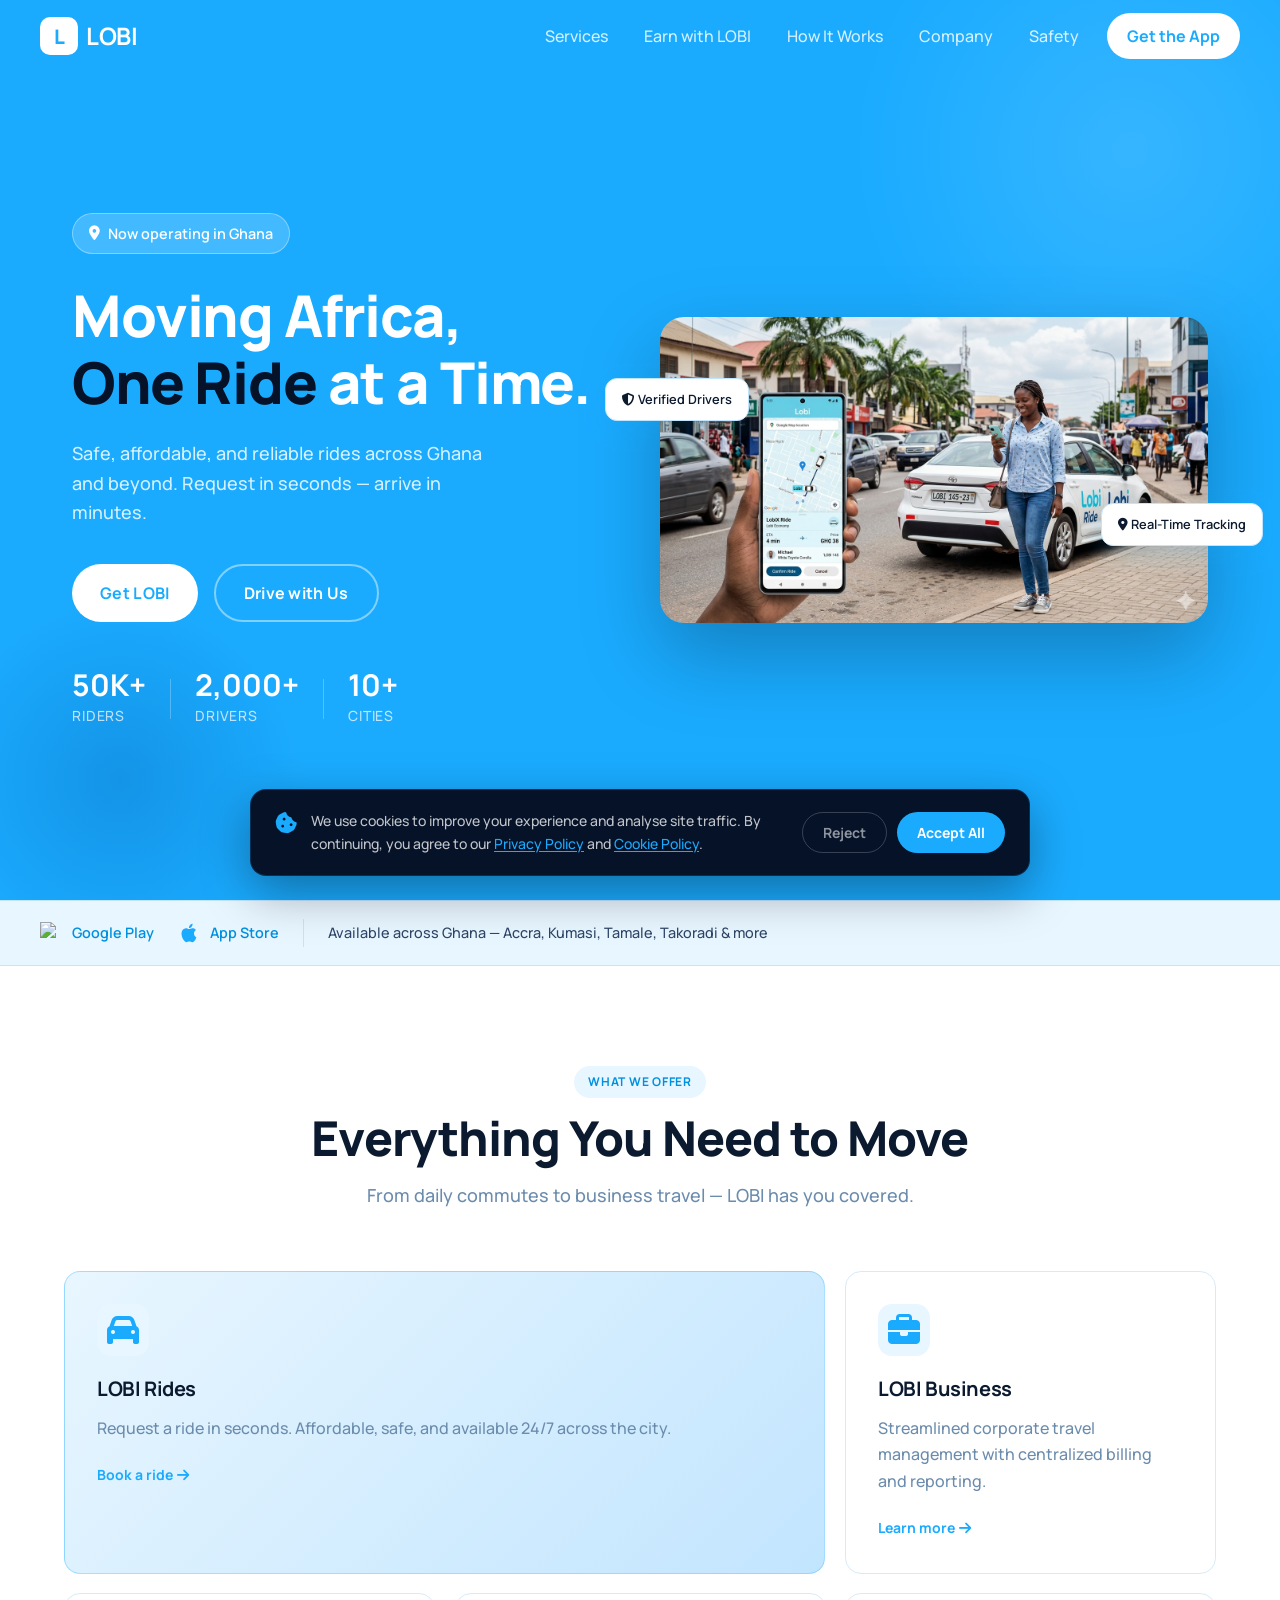
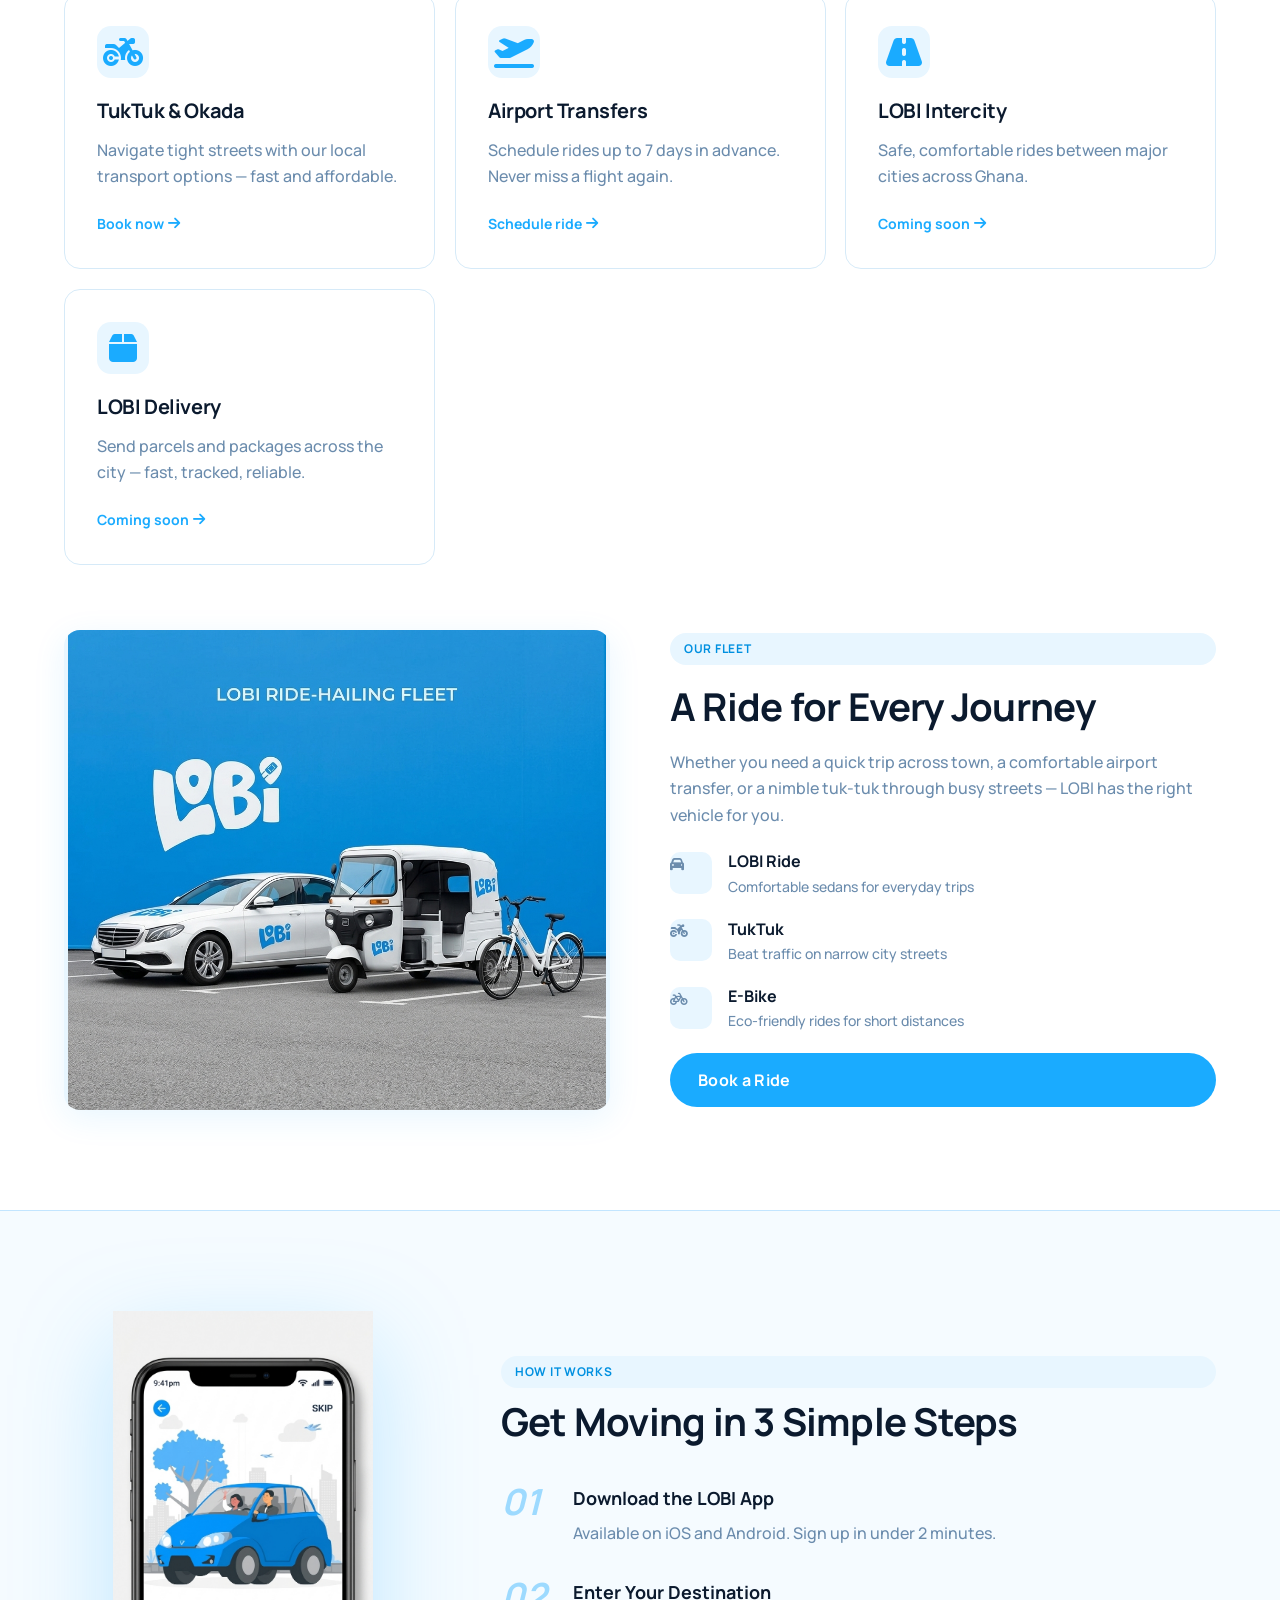
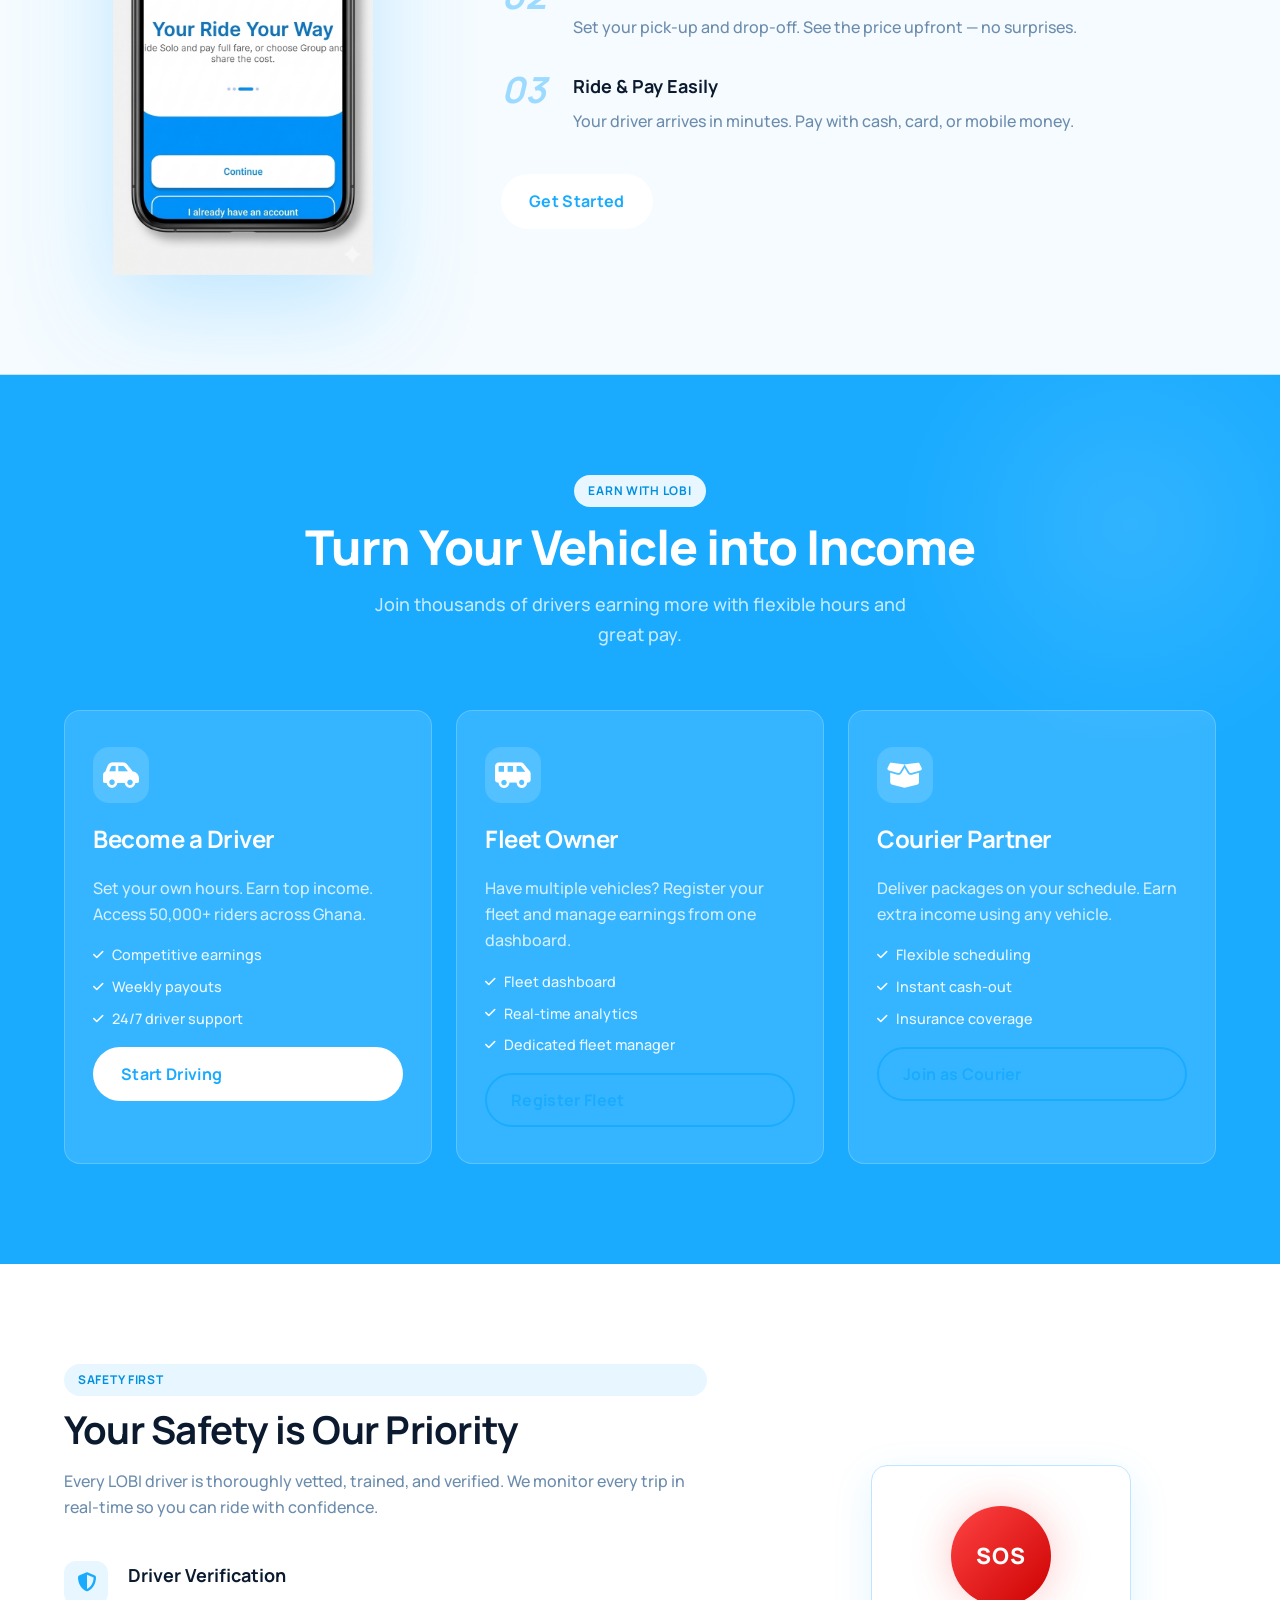
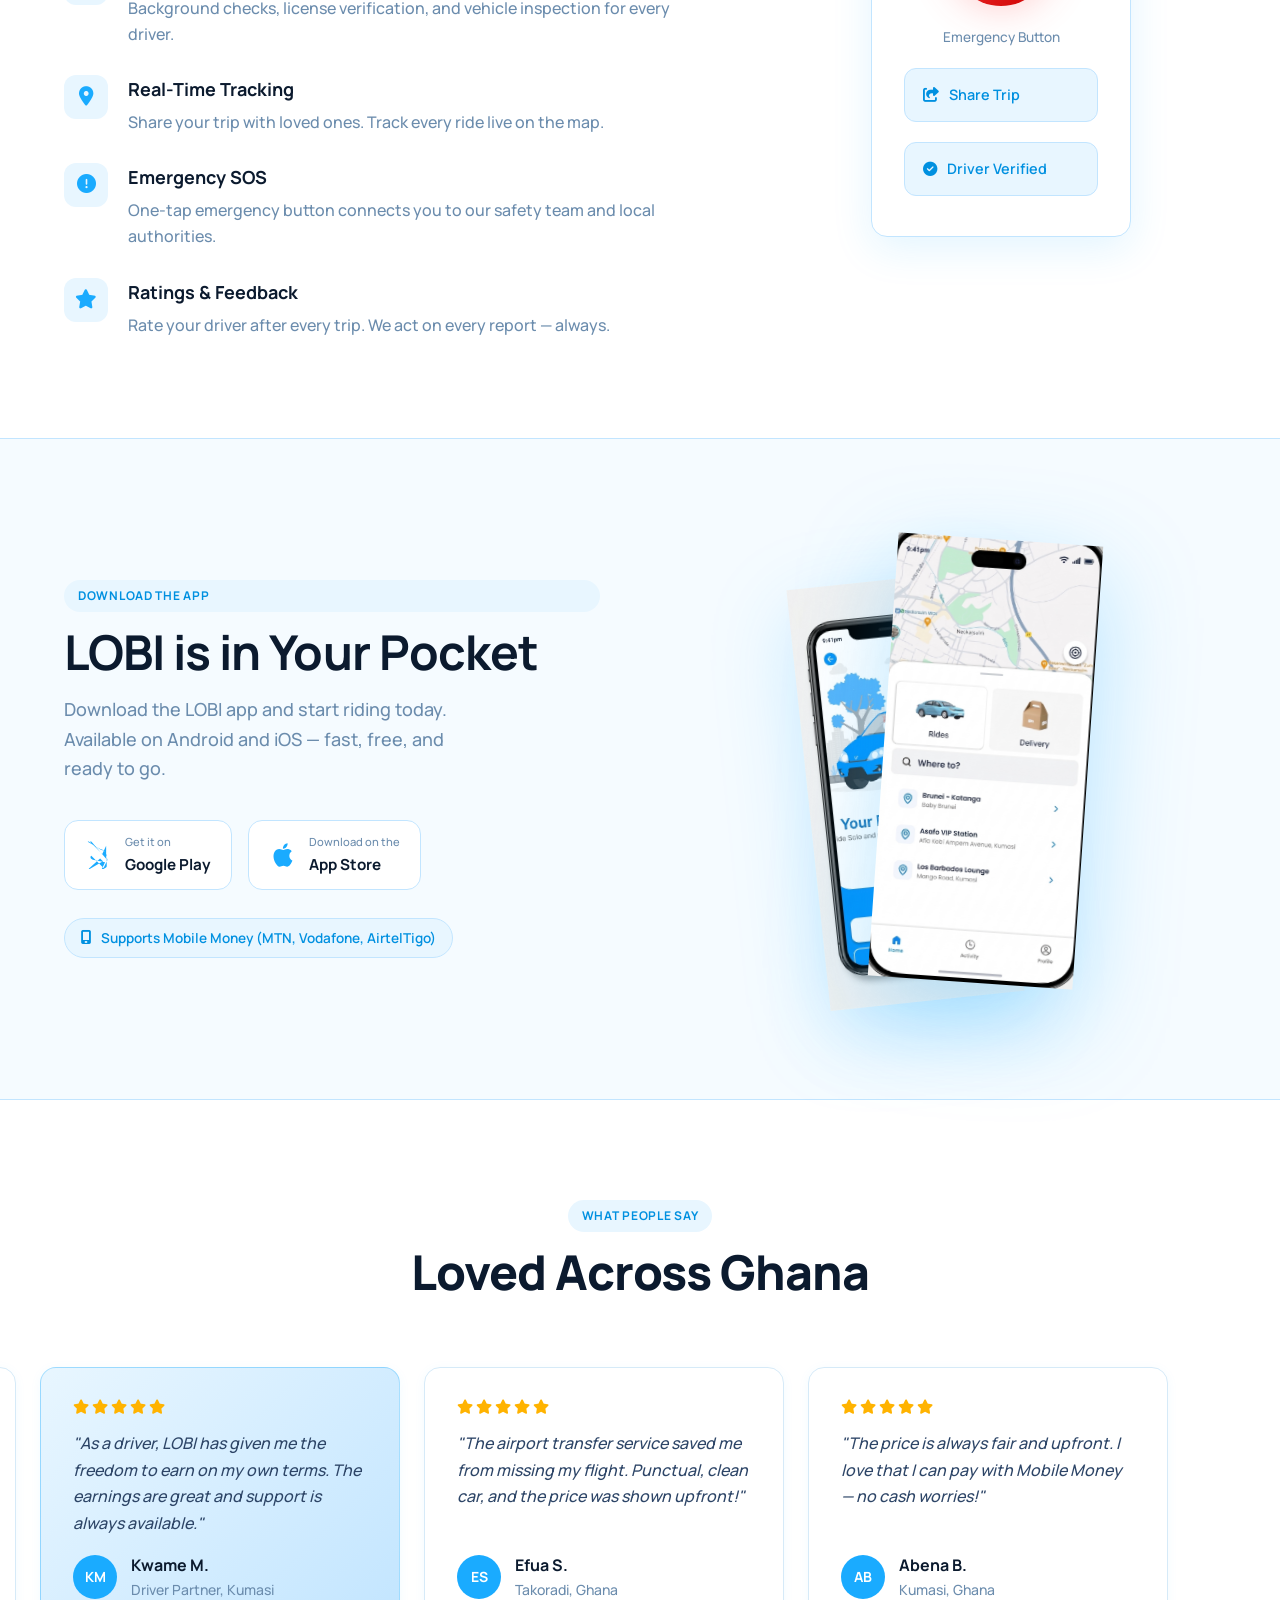
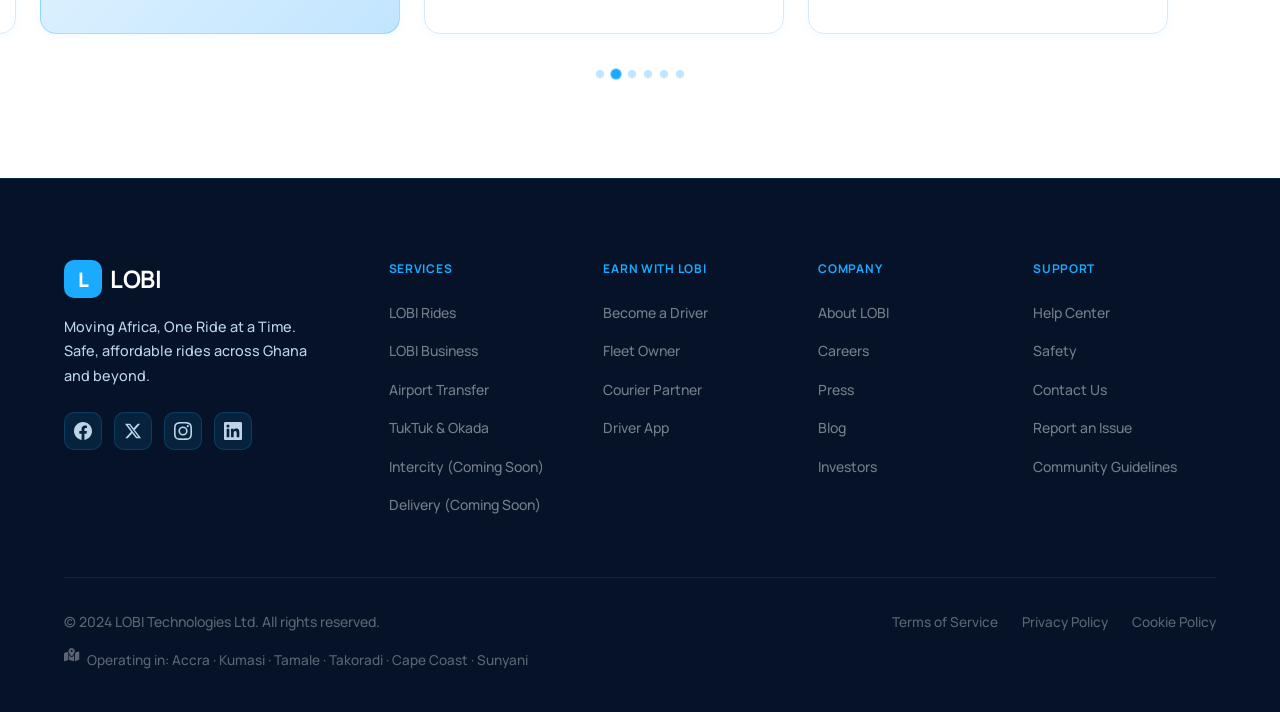
==== commit 05980d18: "cookies anc caching implemented" ====
--- a/index.html
+++ b/index.html
@@ -403,7 +403,11 @@
         <span class="section-tag">What People Say</span>
         <h2>Loved Across Ghana</h2>
       </div>
-      <div class="testimonials-grid">
+    </div>
+
+    <!-- Full-width carousel -->
+    <div class="testimonials-carousel-wrap">
+      <div class="testimonials-track" id="testimonialsTrack">
         <div class="testimonial-card">
           <div class="stars">
             <i class="fa-solid fa-star"></i><i class="fa-solid fa-star"></i><i class="fa-solid fa-star"></i><i class="fa-solid fa-star"></i><i class="fa-solid fa-star"></i>
@@ -443,8 +447,50 @@
             </div>
           </div>
         </div>
-      </div>
-    </div>
+        <div class="testimonial-card">
+          <div class="stars">
+            <i class="fa-solid fa-star"></i><i class="fa-solid fa-star"></i><i class="fa-solid fa-star"></i><i class="fa-solid fa-star"></i><i class="fa-solid fa-star"></i>
+          </div>
+          <p>"The price is always fair and upfront. I love that I can pay with Mobile Money — no cash worries!"</p>
+          <div class="testimonial-author">
+            <div class="author-avatar">AB</div>
+            <div>
+              <strong>Abena B.</strong>
+              <span>Kumasi, Ghana</span>
+            </div>
+          </div>
+        </div>
+        <div class="testimonial-card">
+          <div class="stars">
+            <i class="fa-solid fa-star"></i><i class="fa-solid fa-star"></i><i class="fa-solid fa-star"></i><i class="fa-solid fa-star"></i><i class="fa-solid fa-star"></i>
+          </div>
+          <p>"LOBI's fleet manager called me within hours of signing up. My vehicles are now earning while I sleep!"</p>
+          <div class="testimonial-author">
+            <div class="author-avatar">KA</div>
+            <div>
+              <strong>Kofi A.</strong>
+              <span>Fleet Owner, Tamale</span>
+            </div>
+          </div>
+        </div>
+        <div class="testimonial-card">
+          <div class="stars">
+            <i class="fa-solid fa-star"></i><i class="fa-solid fa-star"></i><i class="fa-solid fa-star"></i><i class="fa-solid fa-star"></i><i class="fa-solid fa-star"></i>
+          </div>
+          <p>"The SOS button gave my family peace of mind. They can track my ride live every time I travel at night."</p>
+          <div class="testimonial-author">
+            <div class="author-avatar">YD</div>
+            <div>
+              <strong>Yaa D.</strong>
+              <span>Cape Coast, Ghana</span>
+            </div>
+          </div>
+        </div>
+      </div>
+    </div>
+
+    <!-- Carousel dots -->
+    <div class="carousel-dots" id="carouselDots"></div>
   </section>
 
   <!-- ===== FOOTER ===== -->
@@ -535,6 +581,27 @@
     </div>
   </footer>
 
+  <!-- ===== COOKIE CONSENT ===== -->
+  <div class="cookie-banner" id="cookieBanner" role="dialog" aria-live="polite" aria-label="Cookie consent">
+    <div class="cookie-content">
+      <i class="fa-solid fa-cookie-bite cookie-icon"></i>
+      <p>
+        We use cookies to improve your experience and analyse site traffic.
+        By continuing, you agree to our
+        <a href="#">Privacy Policy</a> and <a href="#">Cookie Policy</a>.
+      </p>
+    </div>
+    <div class="cookie-actions">
+      <button type="button" class="cookie-btn cookie-reject" id="cookieReject">Reject</button>
+      <button type="button" class="cookie-btn cookie-accept" id="cookieAccept">Accept All</button>
+    </div>
+  </div>
+
+  <!-- ===== BACK TO TOP ===== -->
+  <button type="button" class="back-to-top" id="backToTop" aria-label="Back to top">
+    <i class="fa-solid fa-chevron-up"></i>
+  </button>
+
   <script src="script.js"></script>
 </body>
 </html>
--- a/styles.css
+++ b/styles.css
@@ -277,6 +277,18 @@
   background: rgba(255,255,255,0.15);
 }
 
+/* Active nav link — transparent/blue hero state */
+.nav-links a.nav-active {
+  color: var(--white);
+  background: rgba(255,255,255,0.2);
+}
+
+/* Active nav link — after scroll (white nav) */
+.navbar.scrolled .nav-links a.nav-active {
+  color: var(--blue);
+  background: var(--blue-light);
+}
+
 .nav-links .nav-cta {
   background: var(--white);
   color: var(--blue);
@@ -459,12 +471,11 @@
   display: block;
   box-shadow: 0 32px 80px rgba(0,0,0,0.25);
   object-fit: cover;
-  transition: transform 0.4s ease, box-shadow 0.4s ease;
+  /* No CSS transition — parallax is rAF-driven; hover handled via wrapper */
   will-change: transform;
 }
 
-.hero-img:hover {
-  transform: scale(1.03) translateY(-6px);
+.hero-img-wrap:hover .hero-img {
   box-shadow: 0 48px 100px rgba(0,0,0,0.35);
 }
 
@@ -564,6 +575,23 @@
   grid-column: span 2;
 }
 
+/* Icon bounce on card hover — scale-only, compositor path only */
+@keyframes icon-bounce {
+  0%   { transform: scale(1);    }
+  30%  { transform: scale(1.22); }
+  55%  { transform: scale(0.92); }
+  75%  { transform: scale(1.08); }
+  100% { transform: scale(1);    }
+}
+
+.service-icon {
+  will-change: transform; /* promote to compositor layer up-front */
+}
+
+.service-card:hover .service-icon {
+  animation: icon-bounce 0.5s cubic-bezier(0.36, 0.07, 0.19, 0.97) both;
+}
+
 .service-icon {
   font-size: 2rem;
   margin-bottom: 16px;
@@ -1187,6 +1215,60 @@
 .testimonial-author span  { display: block; font-size: var(--font-size-sm); color: var(--text-muted); }
 
 /* ============================
+   TESTIMONIALS CAROUSEL
+   ============================ */
+.testimonials-carousel-wrap {
+  overflow: hidden;
+  cursor: grab;
+  padding: 8px 0 24px;
+  -webkit-user-select: none;
+  user-select: none;
+}
+
+.testimonials-carousel-wrap:active { cursor: grabbing; }
+
+.testimonials-track {
+  display: flex;
+  gap: 24px;
+  padding: 0 max(24px, calc((100vw - 1200px) / 2));
+  transition: transform 0.45s cubic-bezier(0.25, 0.46, 0.45, 0.94);
+  will-change: transform;
+}
+
+/* Override old grid — cards now live in the track */
+.testimonials-track .testimonial-card {
+  flex: 0 0 360px;
+  min-width: 0;
+}
+
+.carousel-dots {
+  display: flex;
+  justify-content: center;
+  gap: 8px;
+  margin-top: 12px;
+}
+
+.carousel-dot {
+  width: 8px;
+  height: 8px;
+  border-radius: 50%;
+  background: var(--blue-mid);
+  border: none;
+  cursor: pointer;
+  padding: 0;
+  transition: background 0.25s ease, transform 0.25s ease;
+}
+
+.carousel-dot.active {
+  background: var(--blue);
+  transform: scale(1.35);
+}
+
+@media (max-width: 768px) {
+  .testimonials-track .testimonial-card { flex: 0 0 280px; }
+}
+
+/* ============================
    FOOTER
    ============================ */
 .footer {
@@ -1295,6 +1377,137 @@
   display: flex;
   gap: 8px;
   flex-wrap: wrap;
+}
+
+/* ============================
+   COOKIE CONSENT BANNER
+   ============================ */
+.cookie-banner {
+  position: fixed;
+  bottom: 24px;
+  left: 50%;
+  transform: translateX(-50%) translateY(120px);
+  z-index: 1100;
+  background: var(--navy);
+  border: 1px solid rgba(26,171,255,0.2);
+  border-radius: var(--radius);
+  padding: 20px 24px;
+  display: flex;
+  align-items: center;
+  gap: 20px;
+  flex-wrap: wrap;
+  max-width: 780px;
+  width: calc(100vw - 48px);
+  box-shadow: 0 16px 48px rgba(0,0,0,0.35);
+  opacity: 0;
+  transition: transform 0.45s cubic-bezier(0.34, 1.56, 0.64, 1), opacity 0.35s ease;
+}
+
+.cookie-banner.visible {
+  transform: translateX(-50%) translateY(0);
+  opacity: 1;
+}
+
+.cookie-content {
+  display: flex;
+  align-items: flex-start;
+  gap: 14px;
+  flex: 1;
+  min-width: 0;
+}
+
+.cookie-icon {
+  font-size: 1.4rem;
+  color: var(--blue);
+  flex-shrink: 0;
+  margin-top: 2px;
+}
+
+.cookie-content p {
+  font-size: var(--font-size-sm);
+  color: rgba(255,255,255,0.75);
+  line-height: 1.6;
+  margin: 0;
+}
+
+.cookie-content a {
+  color: var(--blue);
+  text-decoration: underline;
+  text-underline-offset: 2px;
+}
+
+.cookie-actions {
+  display: flex;
+  gap: 10px;
+  flex-shrink: 0;
+}
+
+.cookie-btn {
+  padding: 10px 20px;
+  border-radius: 100px;
+  font-family: var(--font);
+  font-size: var(--font-size-sm);
+  font-weight: var(--font-weight-bold);
+  cursor: pointer;
+  border: none;
+  transition: var(--transition);
+  white-space: nowrap;
+}
+
+.cookie-reject {
+  background: transparent;
+  color: rgba(255,255,255,0.55);
+  border: 1px solid rgba(255,255,255,0.2);
+}
+.cookie-reject:hover { color: var(--white); border-color: rgba(255,255,255,0.5); }
+
+.cookie-accept {
+  background: var(--blue);
+  color: var(--white);
+}
+.cookie-accept:hover { background: var(--blue-dark); }
+
+@media (max-width: 600px) {
+  .cookie-banner  { flex-direction: column; gap: 16px; }
+  .cookie-actions { width: 100%; justify-content: flex-end; }
+}
+
+/* ============================
+   BACK TO TOP BUTTON
+   ============================ */
+.back-to-top {
+  position: fixed;
+  bottom: 32px;
+  right: 32px;
+  z-index: 900;
+  width: 48px;
+  height: 48px;
+  border-radius: 50%;
+  background: var(--blue);
+  color: var(--white);
+  border: none;
+  cursor: pointer;
+  display: flex;
+  align-items: center;
+  justify-content: center;
+  font-size: 1rem;
+  box-shadow: 0 6px 24px rgba(26,171,255,0.4);
+  opacity: 0;
+  transform: translateY(16px);
+  pointer-events: none;
+  transition: opacity 0.3s ease, transform 0.3s ease, background 0.25s ease;
+}
+
+.back-to-top.visible {
+  opacity: 1;
+  transform: translateY(0);
+  pointer-events: auto;
+}
+
+.back-to-top:hover {
+  background: var(--blue-dark);
+  transform: translateY(-3px);
+  box-shadow: 0 10px 32px rgba(26,171,255,0.5);
 }
 
 /* ============================
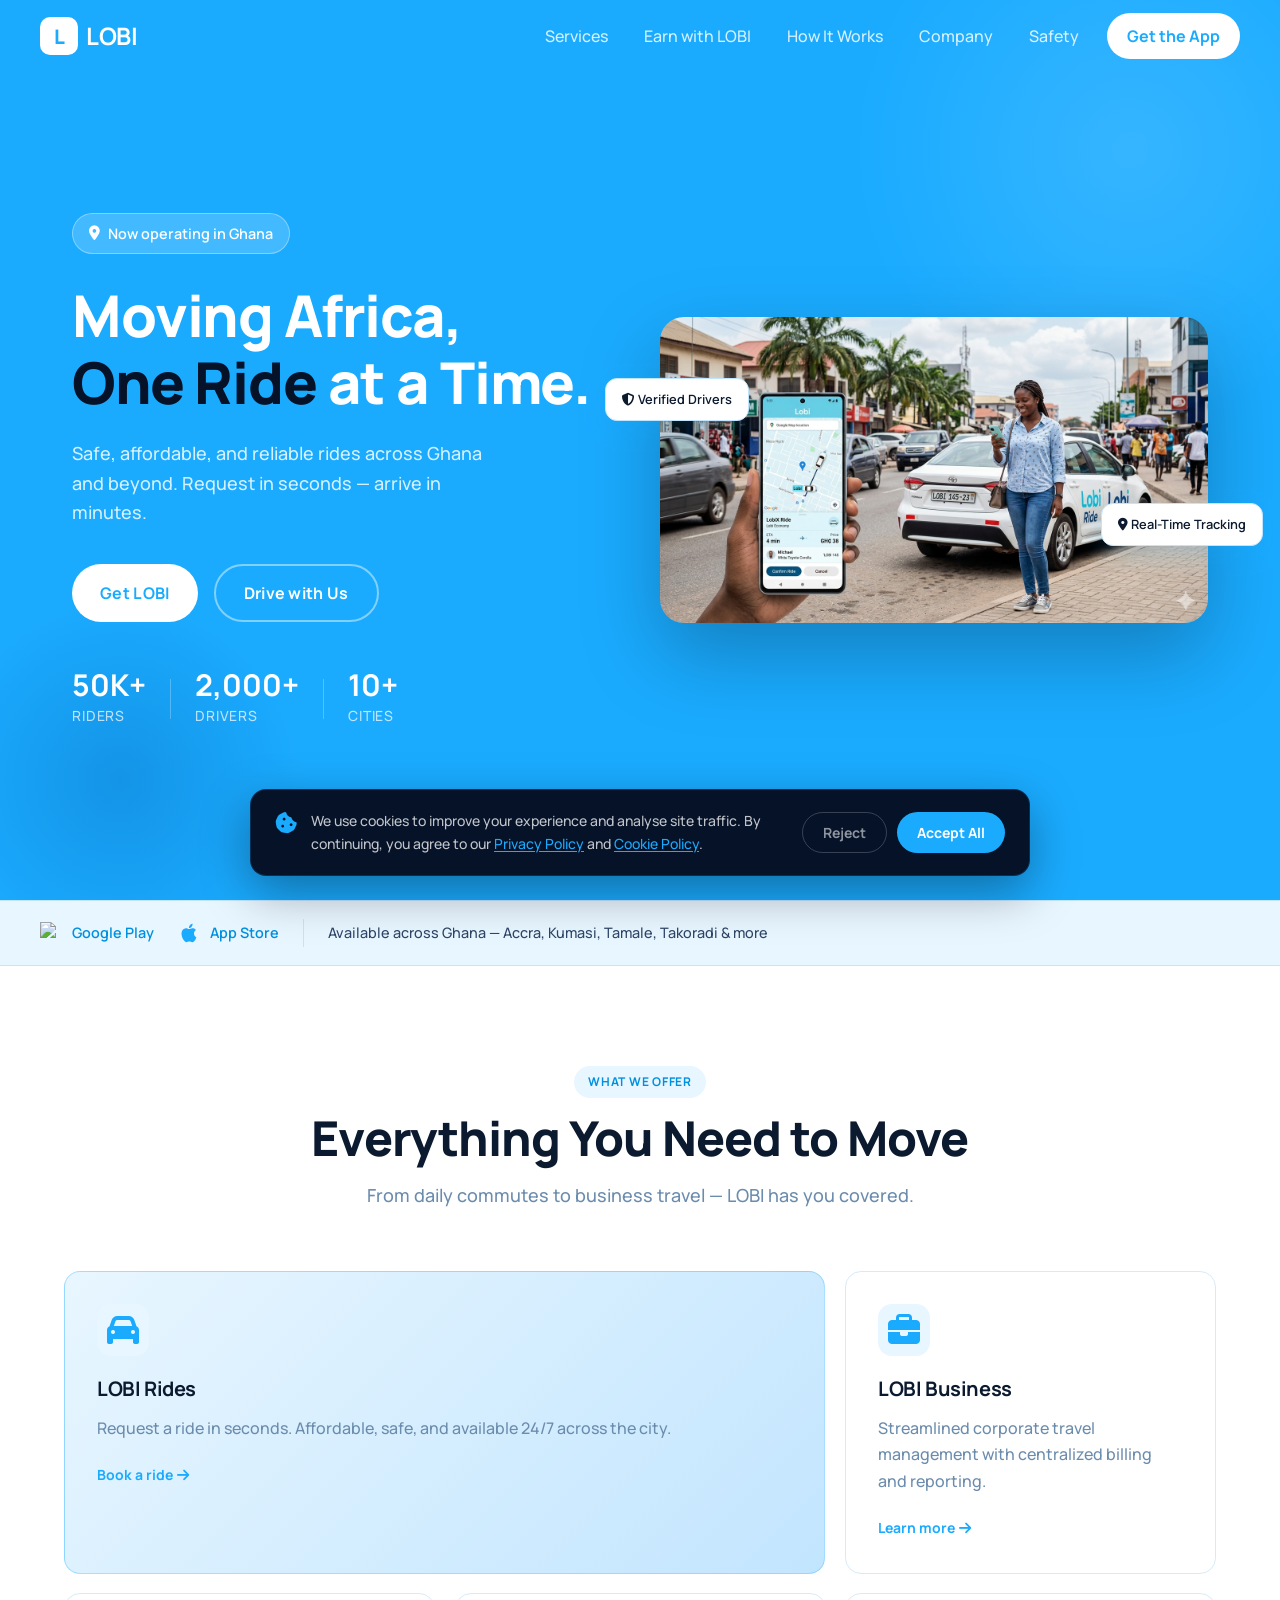
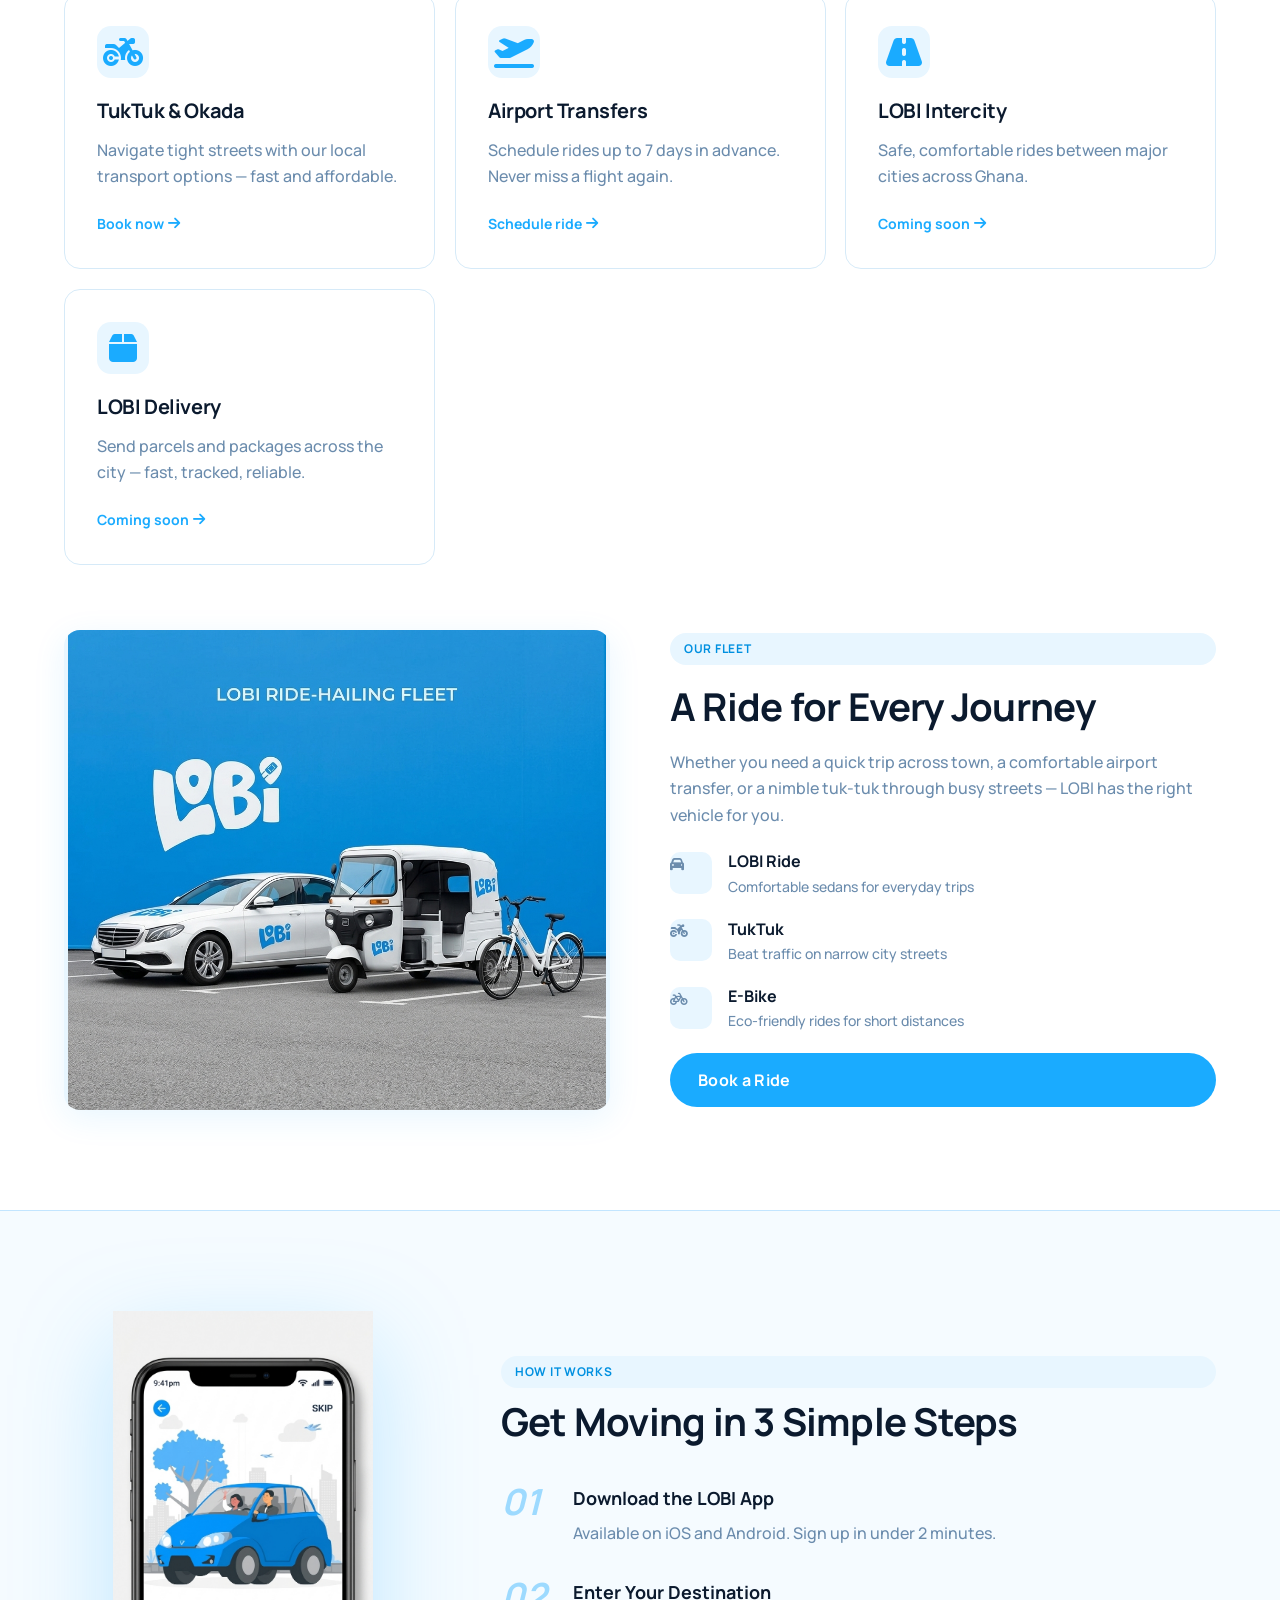
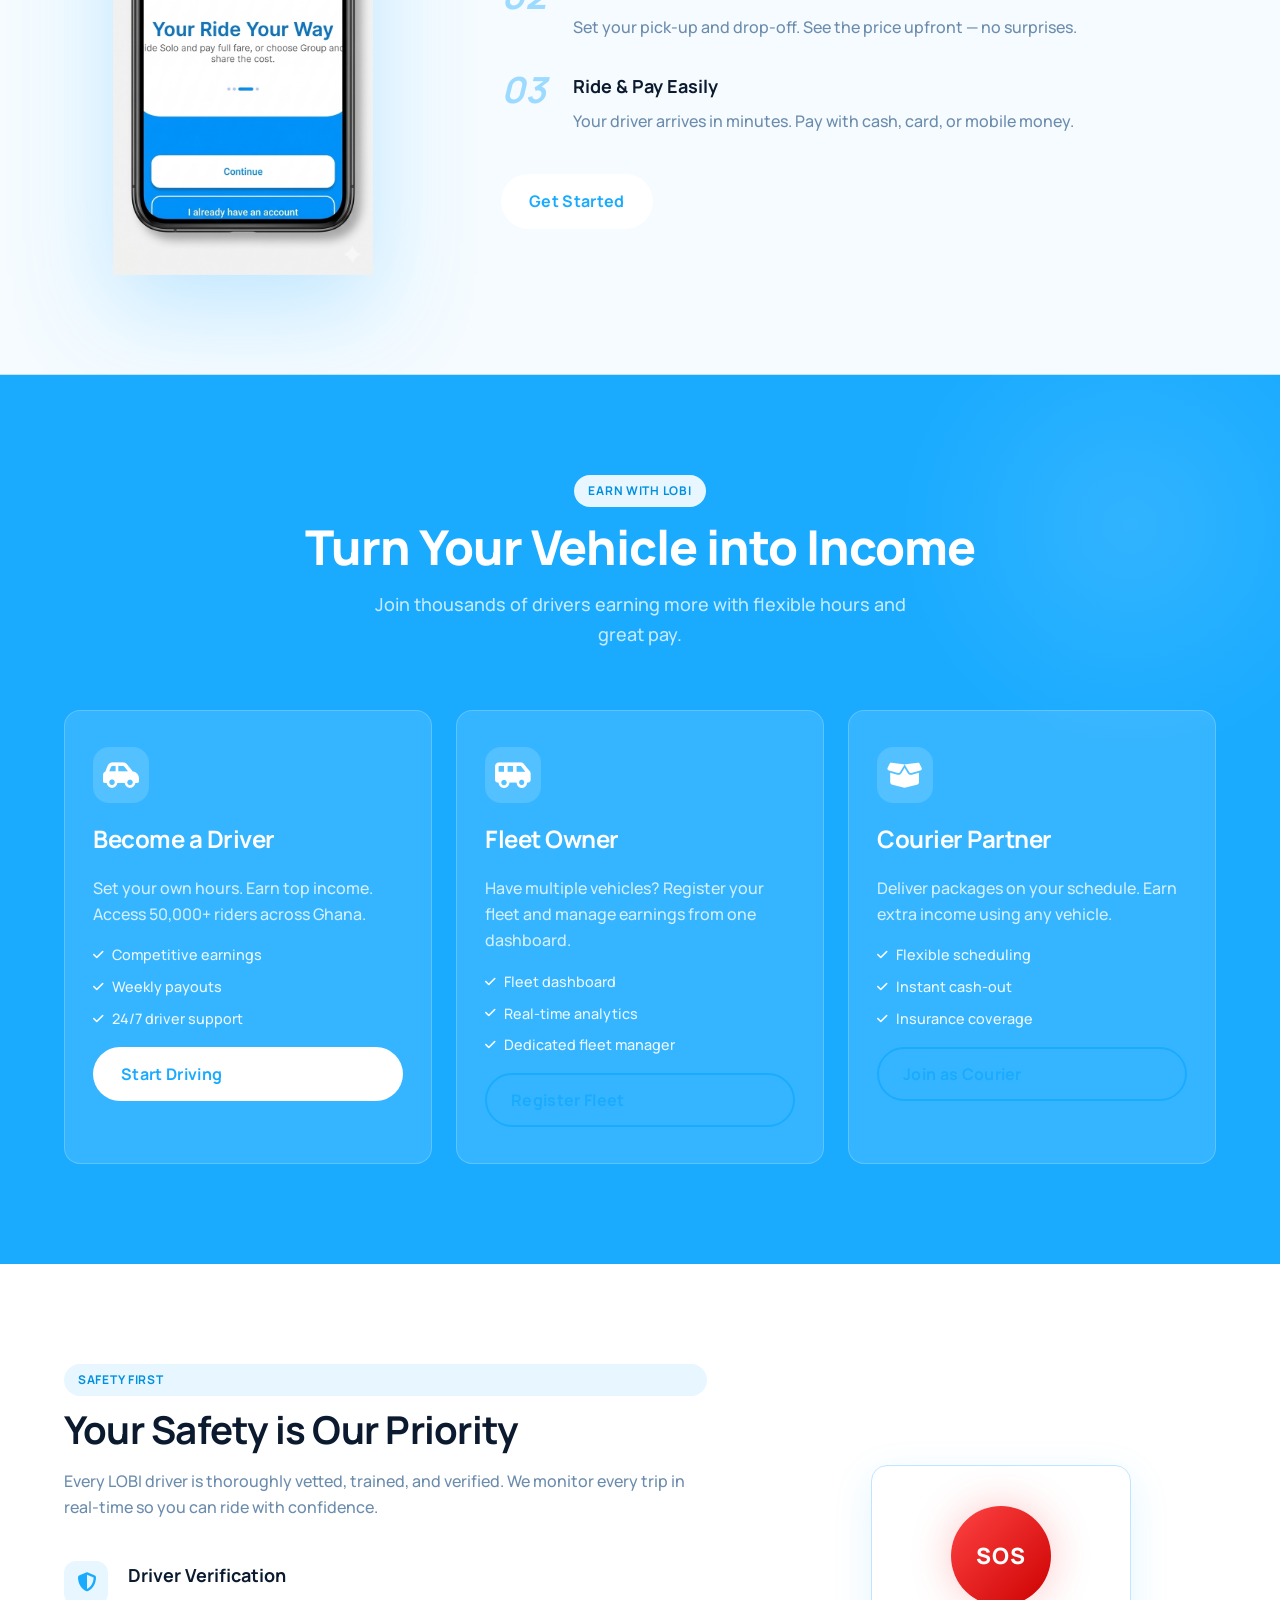
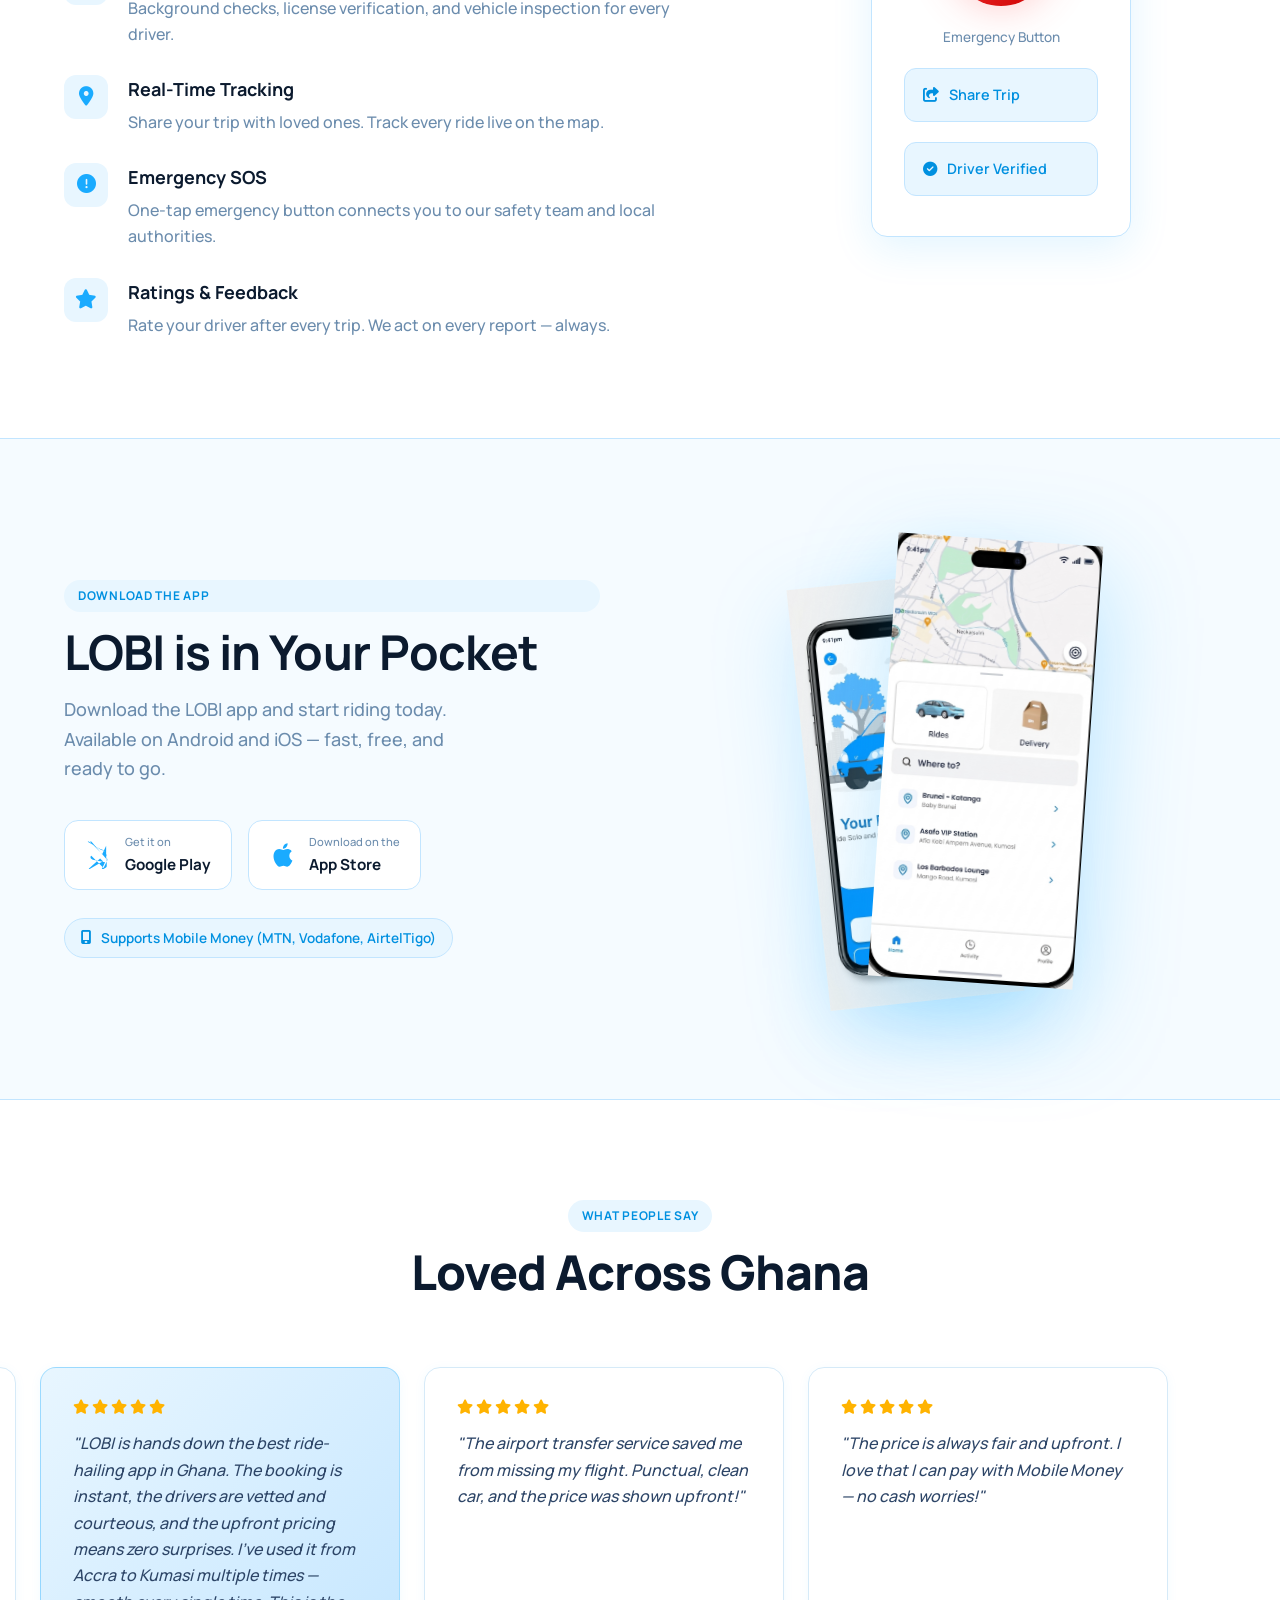
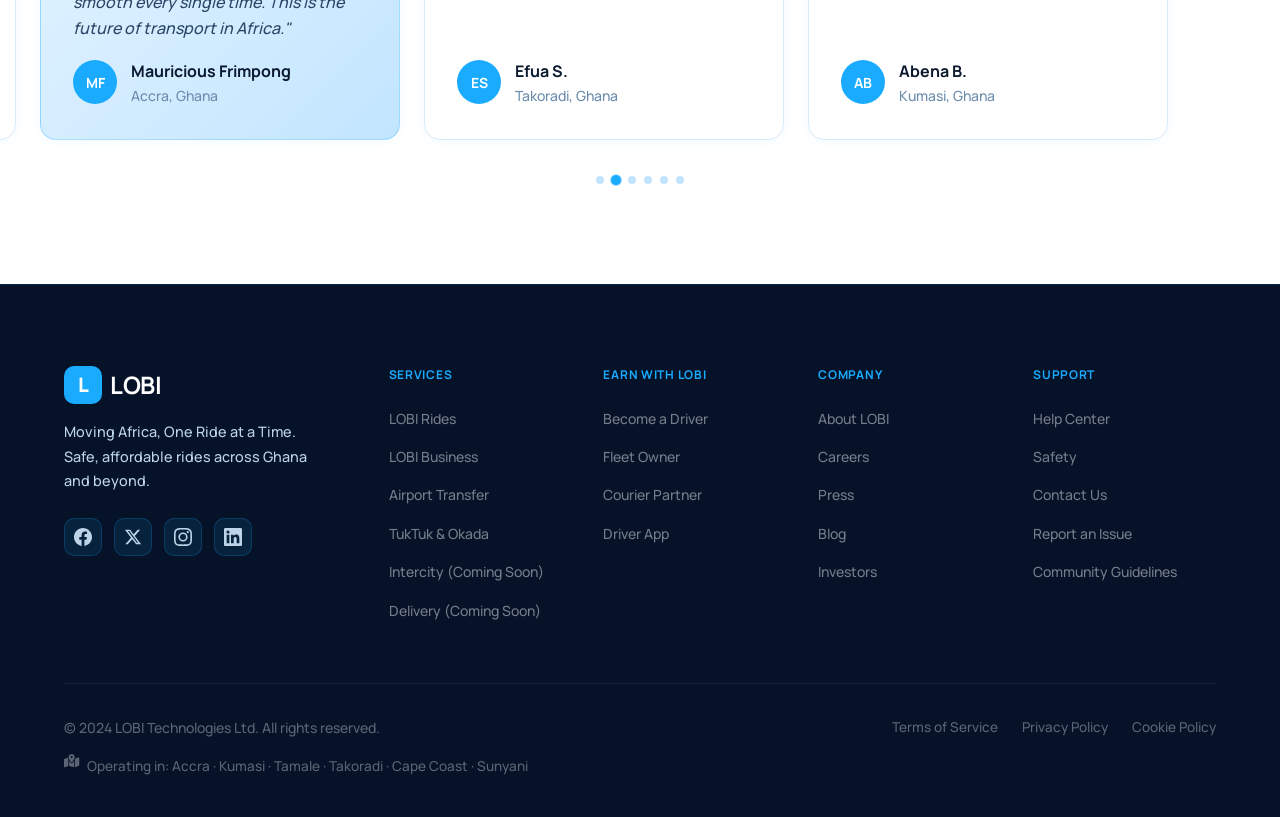
==== commit a8f1afd0: "cookies implemented" ====
--- a/index.html
+++ b/index.html
@@ -425,12 +425,12 @@
           <div class="stars">
             <i class="fa-solid fa-star"></i><i class="fa-solid fa-star"></i><i class="fa-solid fa-star"></i><i class="fa-solid fa-star"></i><i class="fa-solid fa-star"></i>
           </div>
-          <p>"As a driver, LOBI has given me the freedom to earn on my own terms. The earnings are great and support is always available."</p>
+          <p>"LOBI is hands down the best ride-hailing app in Ghana. The booking is instant, the drivers are vetted and courteous, and the upfront pricing means zero surprises. I've used it from Accra to Kumasi multiple times — smooth every single time. This is the future of transport in Africa."</p>
           <div class="testimonial-author">
-            <div class="author-avatar">KM</div>
+            <div class="author-avatar">MF</div>
             <div>
-              <strong>Kwame M.</strong>
-              <span>Driver Partner, Kumasi</span>
+              <strong>Mauricious Frimpong</strong>
+              <span>Accra, Ghana</span>
             </div>
           </div>
         </div>
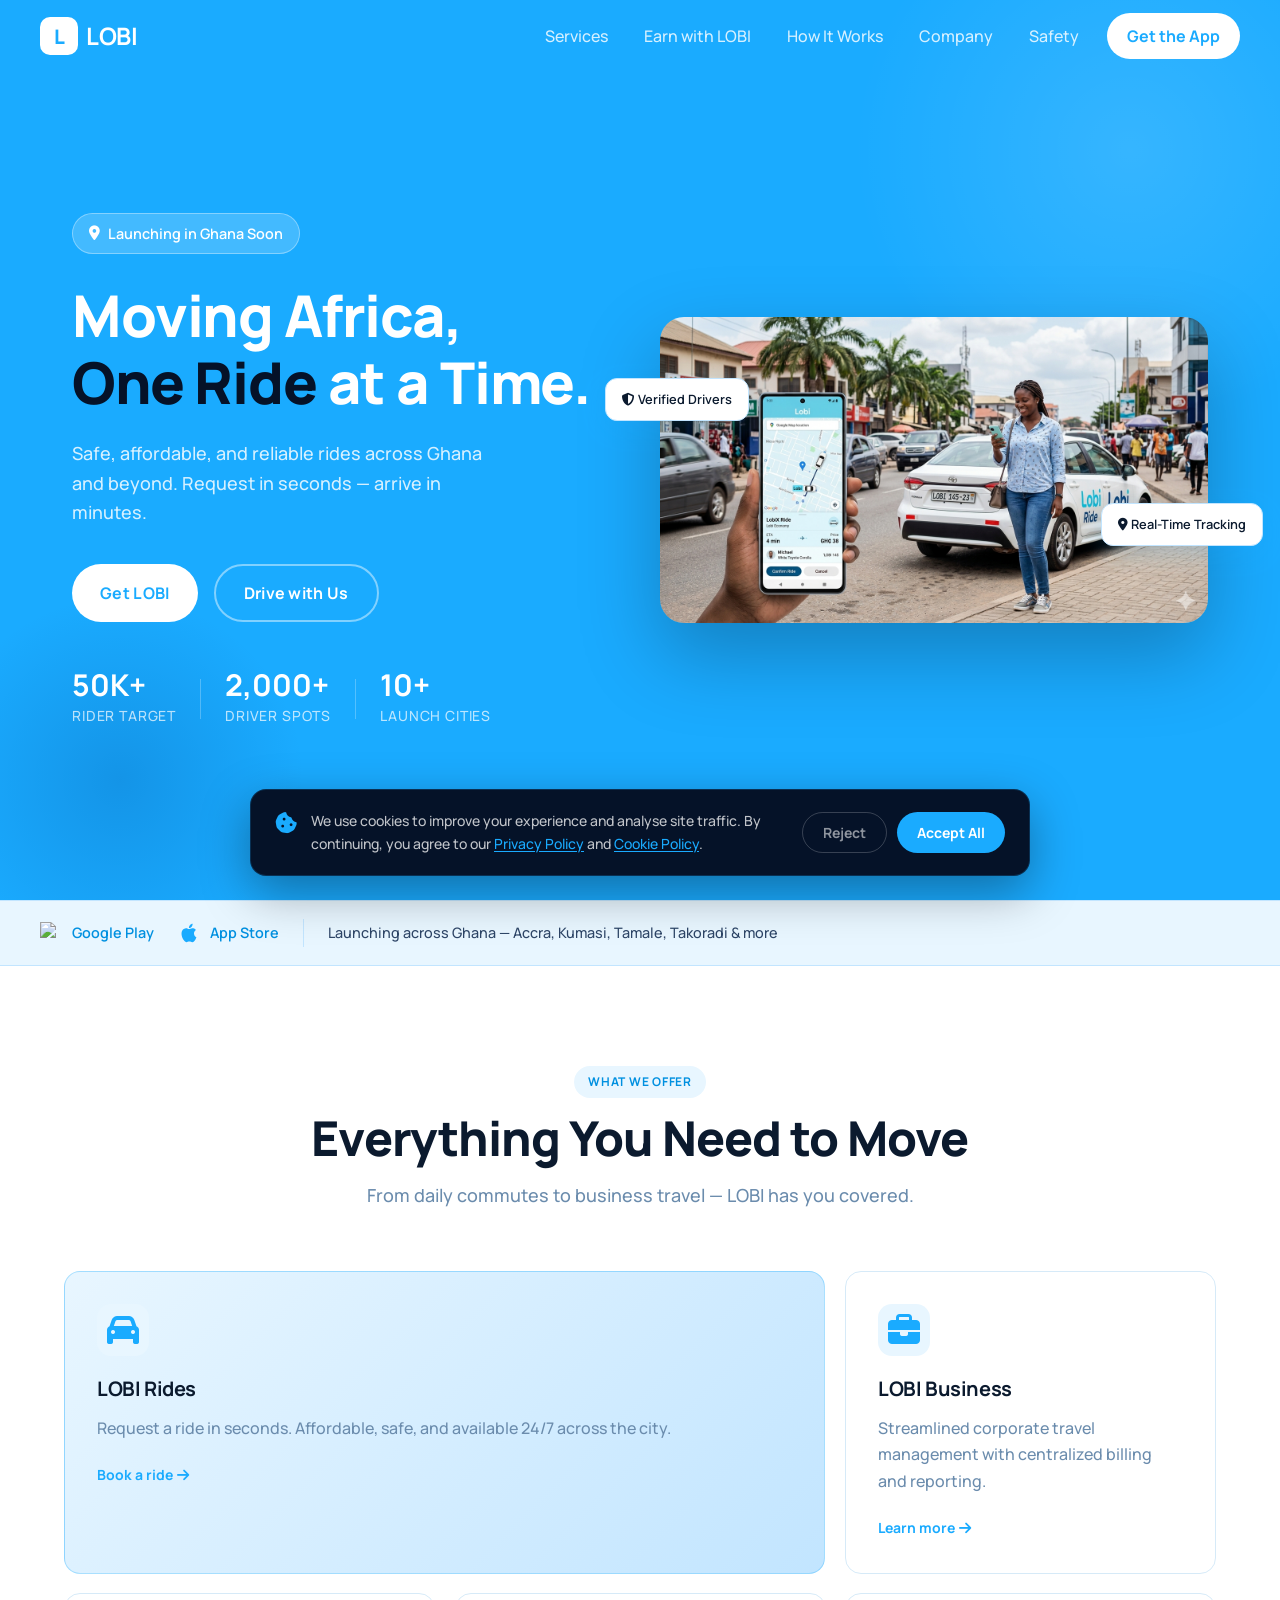
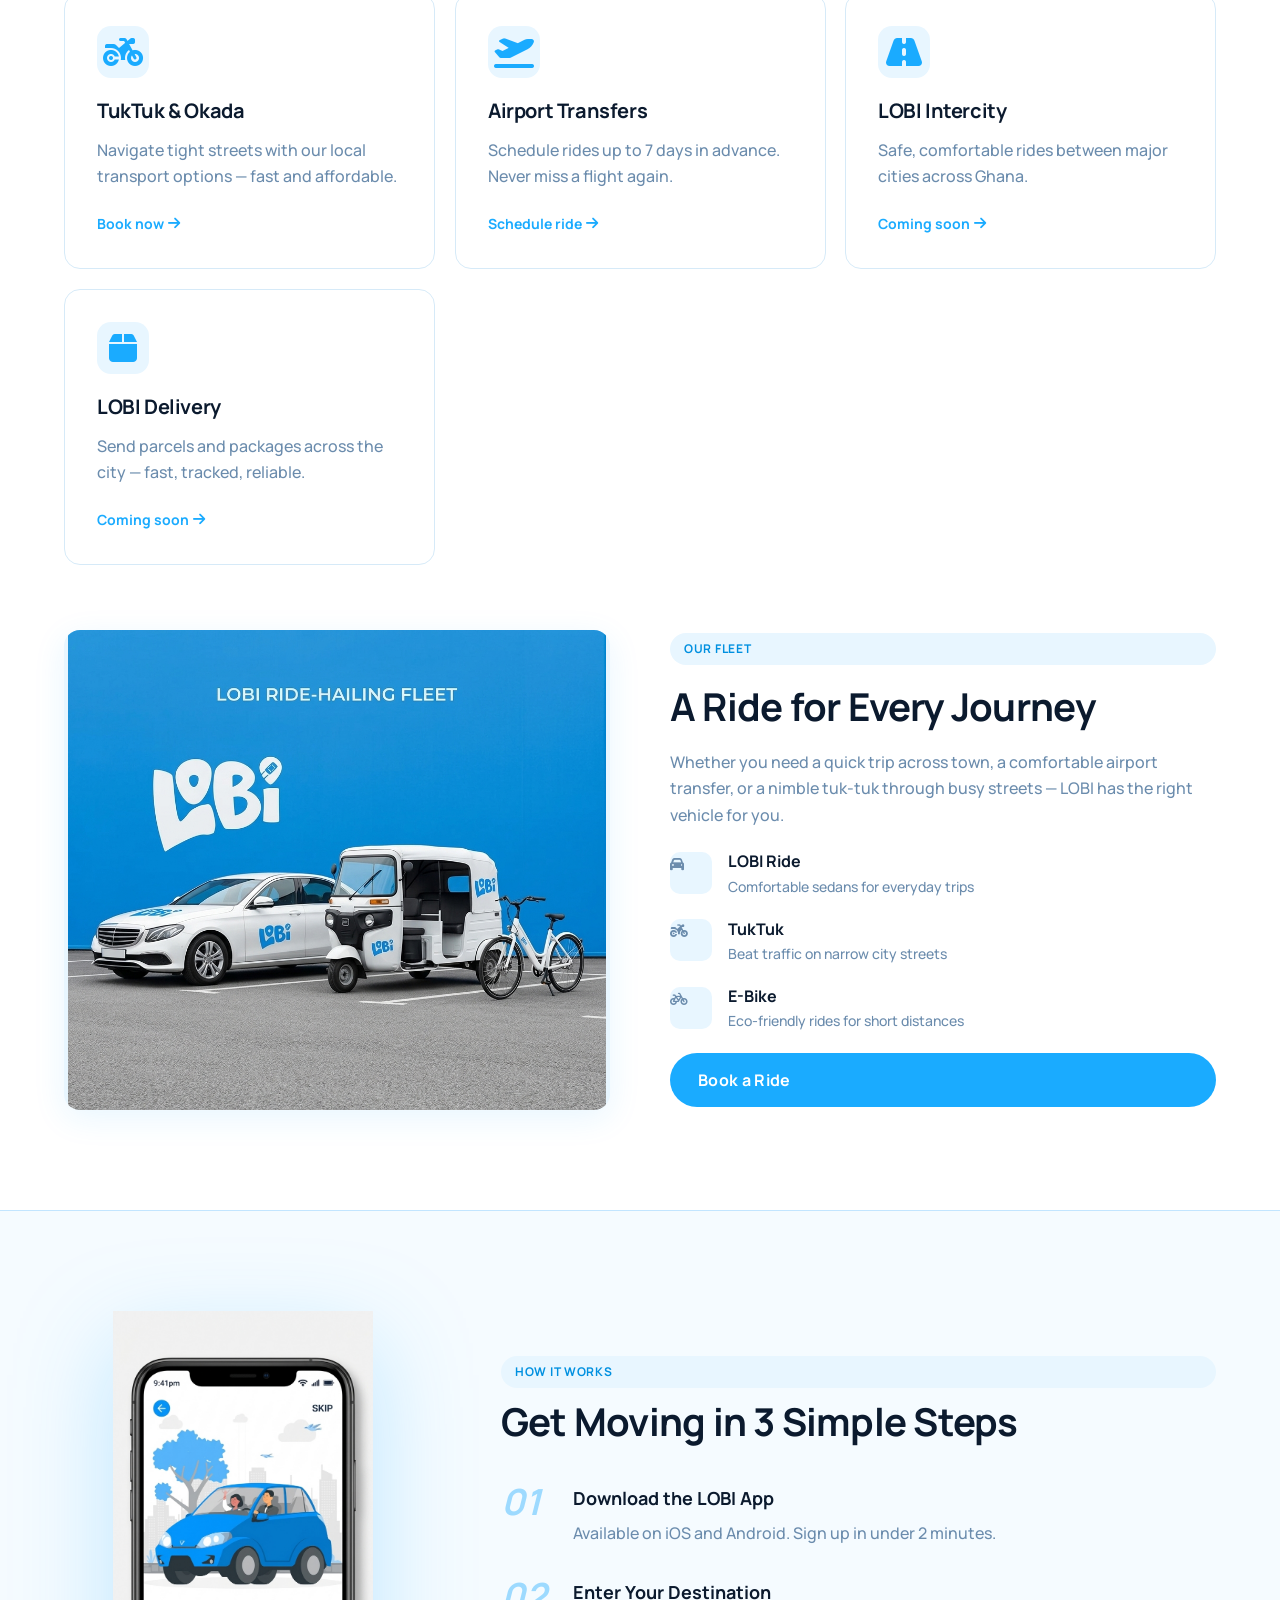
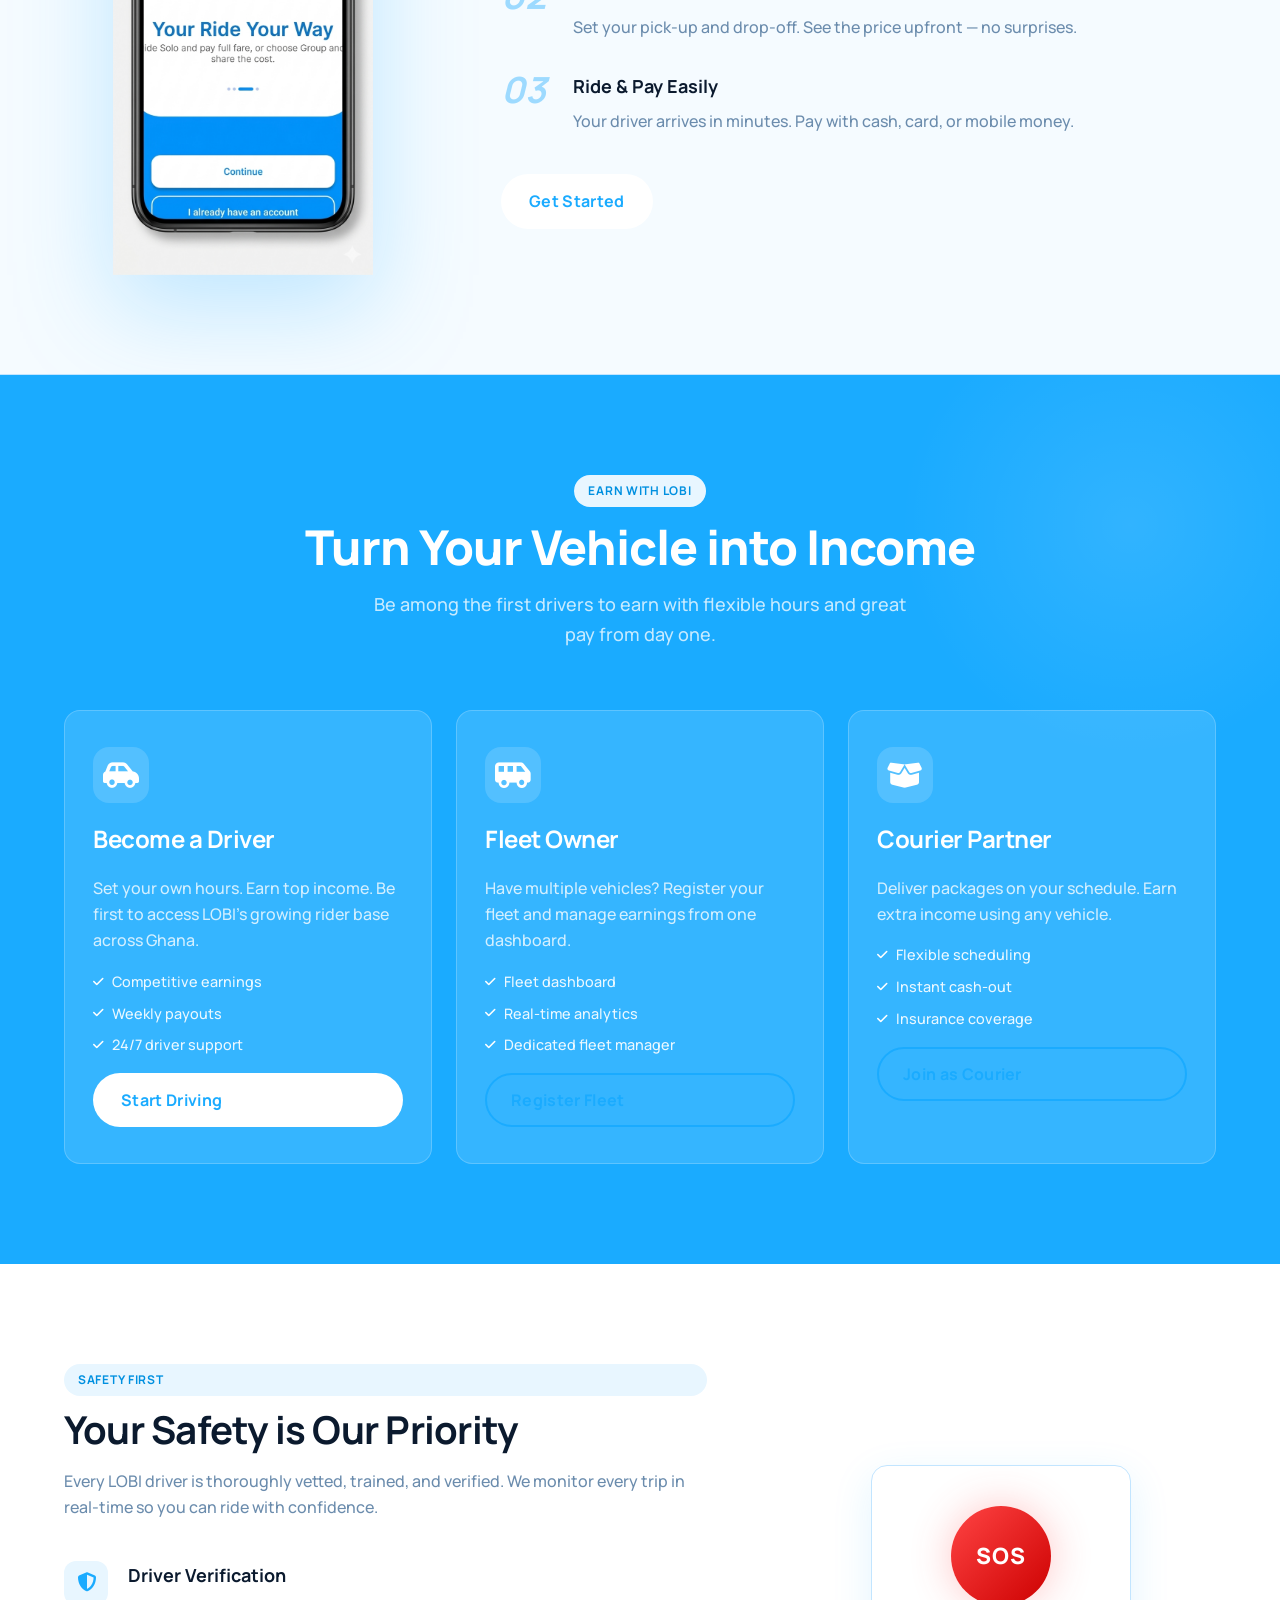
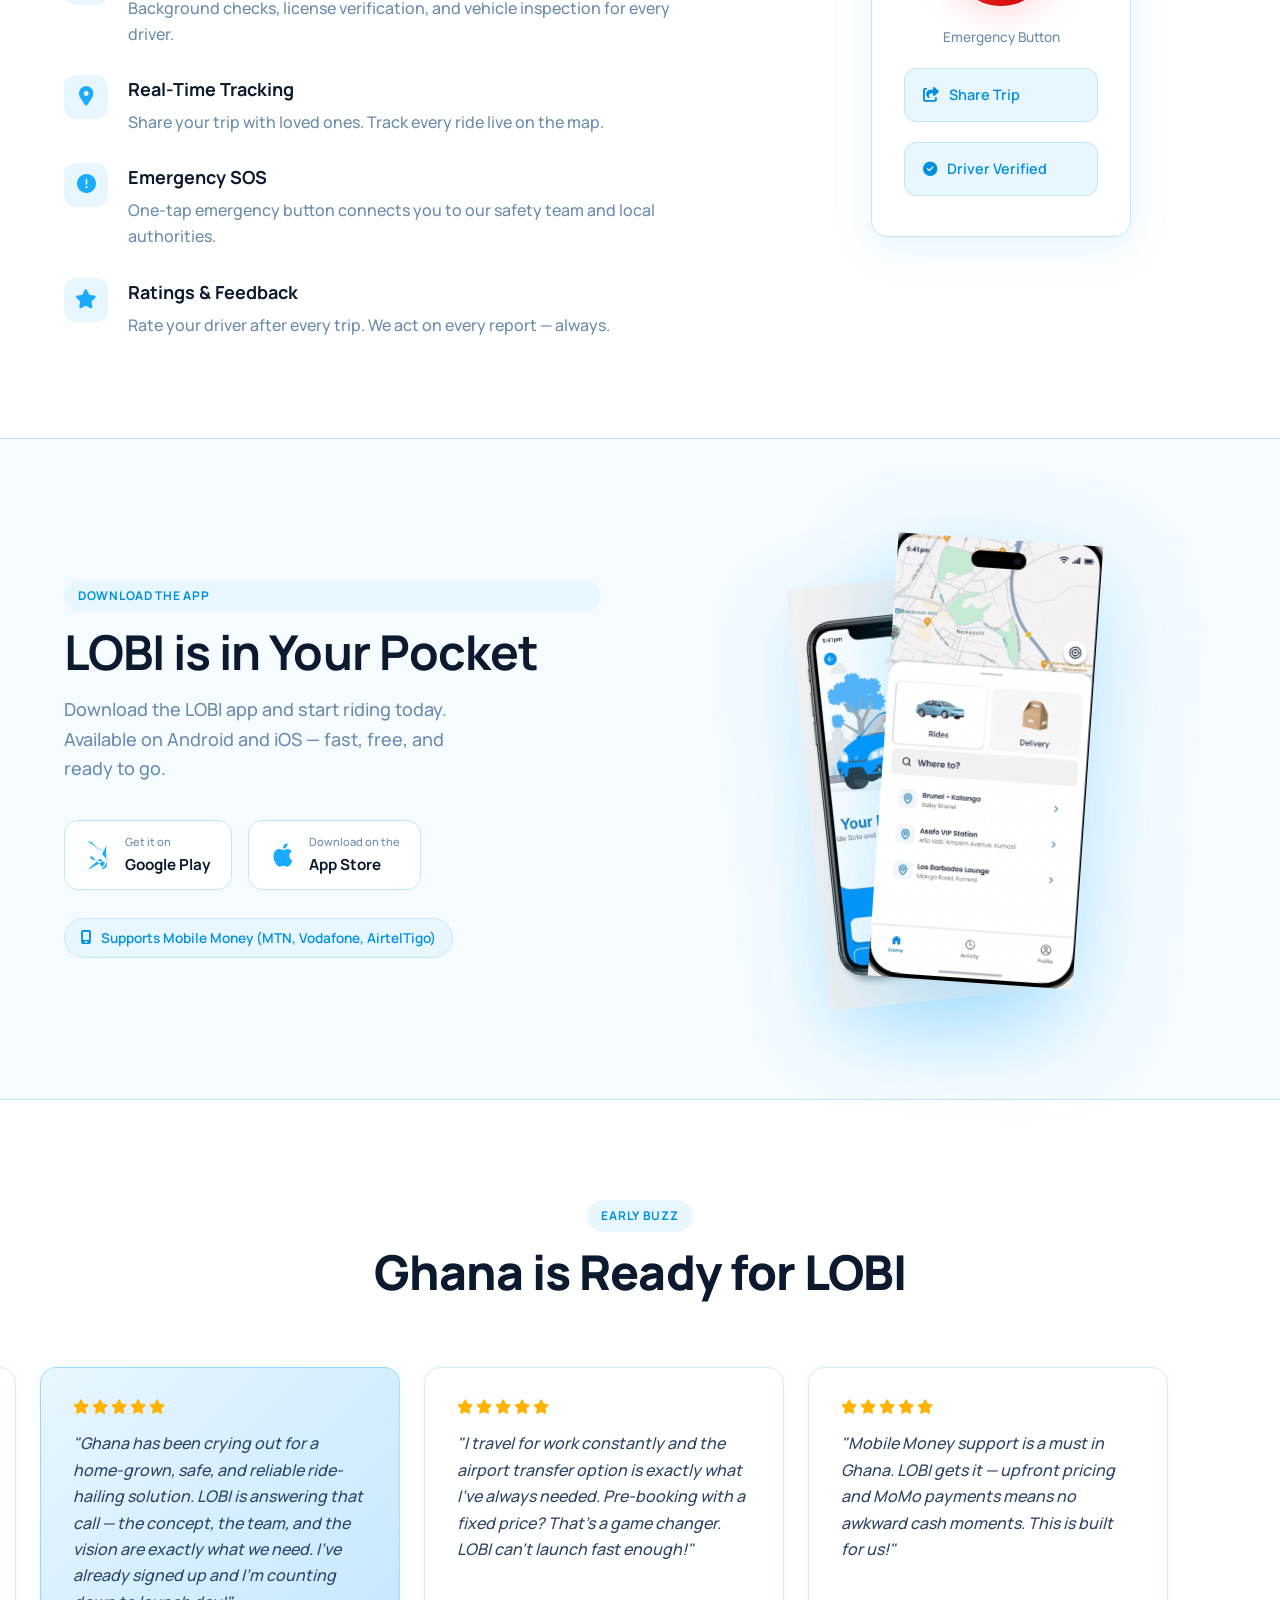
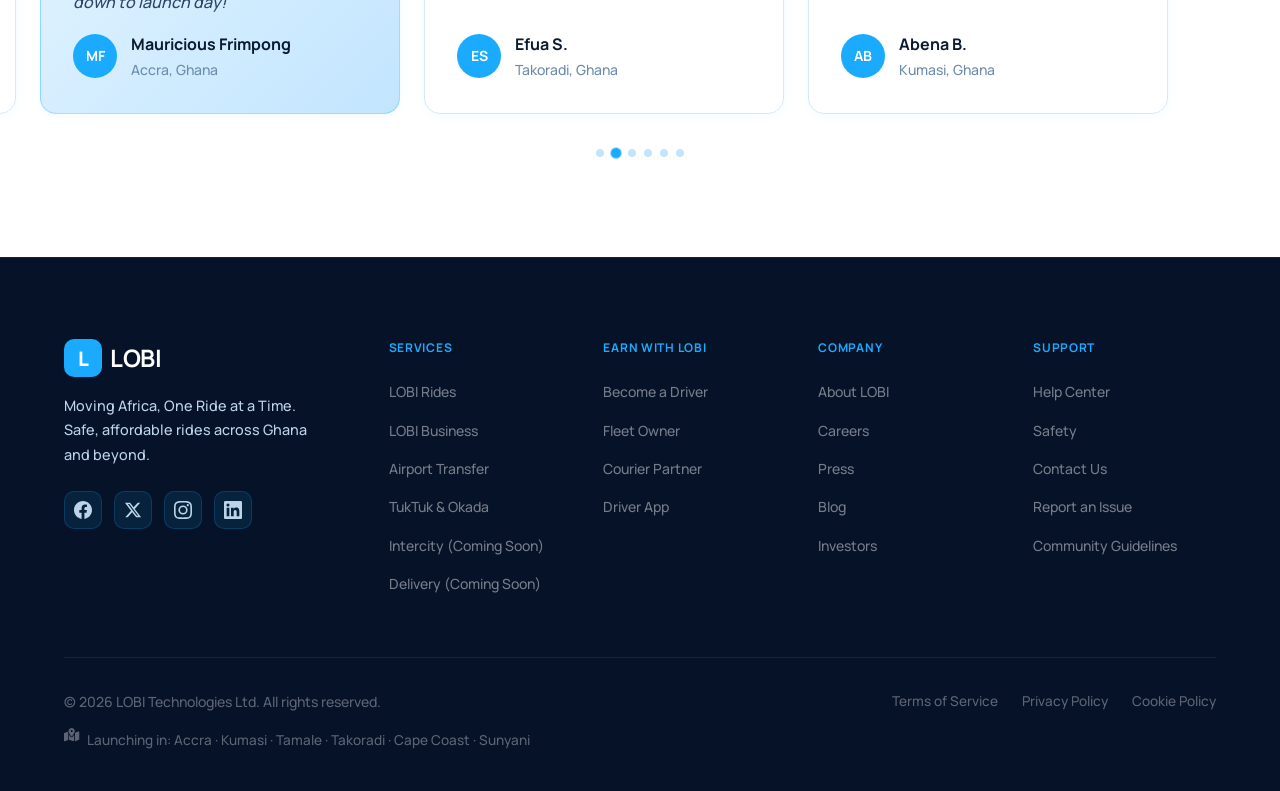
==== commit 13fa37f8: "mobile view changes made" ====
--- a/index.html
+++ b/index.html
@@ -4,6 +4,26 @@
   <meta charset="UTF-8" />
   <meta name="viewport" content="width=device-width, initial-scale=1.0" />
   <title>LOBI – Moving Africa, One Ride at a Time</title>
+
+  <!-- SEO -->
+  <meta name="description" content="LOBI is Ghana's safest and most affordable ride-hailing app. Book instant rides, intercity trips, and airport transfers across Accra, Kumasi, Tamale, Takoradi & more." />
+  <meta name="keywords" content="ride hailing Ghana, taxi app Ghana, LOBI app, Accra rides, Kumasi taxi, affordable transport Ghana, intercity rides Ghana" />
+  <meta name="author" content="LOBI" />
+  <link rel="canonical" href="https://lobi-tz4x.onrender.com/" />
+
+  <!-- Open Graph (WhatsApp, Facebook previews) -->
+  <meta property="og:type" content="website" />
+  <meta property="og:url" content="https://lobi-tz4x.onrender.com/" />
+  <meta property="og:title" content="LOBI – Moving Africa, One Ride at a Time" />
+  <meta property="og:description" content="Ghana's safest ride-hailing app. Book instant rides across Accra, Kumasi, Tamale, Takoradi & more." />
+  <meta property="og:image" content="https://lobi-tz4x.onrender.com/assets/lobi_logo.jpeg" />
+
+  <!-- Twitter Card -->
+  <meta name="twitter:card" content="summary_large_image" />
+  <meta name="twitter:title" content="LOBI – Moving Africa, One Ride at a Time" />
+  <meta name="twitter:description" content="Ghana's safest ride-hailing app. Book instant rides across Accra, Kumasi, Tamale & more." />
+  <meta name="twitter:image" content="https://lobi-tz4x.onrender.com/assets/lobi_logo.jpeg" />
+
   <link rel="icon" type="image/jpeg" href="assets/lobi_logo.jpeg" />
   <link rel="stylesheet" href="styles.css" />
   <link rel="preconnect" href="https://fonts.googleapis.com" />
@@ -30,7 +50,7 @@
         <a class="nav-cta" href="#download">Get the App</a>
       </nav>
 
-      <button class="hamburger" id="hamburger" aria-label="Toggle menu">
+      <button class="hamburger" id="hamburger" type="button" aria-label="Toggle menu">
         <span></span><span></span><span></span>
       </button>
     </div>
@@ -41,7 +61,7 @@
   <section class="hero" id="home">
     <div class="hero-content">
       <div class="hero-badge">
-        <i class="fa-solid fa-location-dot"></i> Now operating in Ghana
+        <i class="fa-solid fa-location-dot"></i> Launching in Ghana Soon
       </div>
       <h1 class="hero-title">
         Moving Africa,<br />
@@ -58,17 +78,17 @@
       <div class="hero-stats">
         <div class="stat">
           <strong>50K+</strong>
-          <span>Riders</span>
+          <span>Rider Target</span>
         </div>
         <div class="stat-divider"></div>
         <div class="stat">
-          <strong>2,000+</strong>
-          <span>Drivers</span>
+          <strong>1,000+</strong>
+          <span>Driver Spots</span>
         </div>
         <div class="stat-divider"></div>
         <div class="stat">
-          <strong>10+</strong>
-          <span>Cities</span>
+          <strong>6</strong>
+          <span>Launch Cities</span>
         </div>
       </div>
     </div>
@@ -102,7 +122,7 @@
         <span>App Store</span>
       </div>
       <div class="trust-divider"></div>
-      <p class="trust-text">Available across Ghana — Accra, Kumasi, Tamale, Takoradi & more</p>
+      <p class="trust-text">Launching across Ghana — Accra, Kumasi, Tamale, Takoradi & more</p>
     </div>
   </section>
 
@@ -249,13 +269,13 @@
       <div class="section-header light">
         <span class="section-tag">Earn with LOBI</span>
         <h2>Turn Your Vehicle into Income</h2>
-        <p>Join thousands of drivers earning more with flexible hours and great pay.</p>
+        <p>Be among the first drivers to earn with flexible hours and great pay from day one.</p>
       </div>
       <div class="earn-grid">
         <div class="earn-card">
           <div class="earn-icon"><i class="fa-solid fa-car-side"></i></div>
           <h3>Become a Driver</h3>
-          <p>Set your own hours. Earn top income. Access 50,000+ riders across Ghana.</p>
+          <p>Set your own hours. Earn top income. Be first to access LOBI's growing rider base across Ghana.</p>
           <ul class="earn-perks">
             <li><i class="fa-solid fa-check"></i> Competitive earnings</li>
             <li><i class="fa-solid fa-check"></i> Weekly payouts</li>
@@ -400,8 +420,8 @@
   <section class="testimonials">
     <div class="section-container">
       <div class="section-header">
-        <span class="section-tag">What People Say</span>
-        <h2>Loved Across Ghana</h2>
+        <span class="section-tag">Early Buzz</span>
+        <h2>Ghana is Ready for LOBI</h2>
       </div>
     </div>
 
@@ -412,7 +432,7 @@
           <div class="stars">
             <i class="fa-solid fa-star"></i><i class="fa-solid fa-star"></i><i class="fa-solid fa-star"></i><i class="fa-solid fa-star"></i><i class="fa-solid fa-star"></i>
           </div>
-          <p>"LOBI is a game changer! I get to work every day without stress. The drivers are always on time and professional."</p>
+          <p>"LOBI is exactly what Ghana has been waiting for — safe, affordable, and professional. I can't wait for it to launch!"</p>
           <div class="testimonial-author">
             <div class="author-avatar">AK</div>
             <div>
@@ -425,7 +445,7 @@
           <div class="stars">
             <i class="fa-solid fa-star"></i><i class="fa-solid fa-star"></i><i class="fa-solid fa-star"></i><i class="fa-solid fa-star"></i><i class="fa-solid fa-star"></i>
           </div>
-          <p>"LOBI is hands down the best ride-hailing app in Ghana. The booking is instant, the drivers are vetted and courteous, and the upfront pricing means zero surprises. I've used it from Accra to Kumasi multiple times — smooth every single time. This is the future of transport in Africa."</p>
+          <p>"Ghana has been crying out for a home-grown, safe, and reliable ride-hailing solution. LOBI is answering that call — the concept, the team, and the vision are exactly what we need. I've already signed up and I'm counting down to launch day!"</p>
           <div class="testimonial-author">
             <div class="author-avatar">MF</div>
             <div>
@@ -438,7 +458,7 @@
           <div class="stars">
             <i class="fa-solid fa-star"></i><i class="fa-solid fa-star"></i><i class="fa-solid fa-star"></i><i class="fa-solid fa-star"></i><i class="fa-solid fa-star"></i>
           </div>
-          <p>"The airport transfer service saved me from missing my flight. Punctual, clean car, and the price was shown upfront!"</p>
+          <p>"I travel for work constantly and the airport transfer option is exactly what I've always needed. Pre-booking with a fixed price? That's a game changer. LOBI can't launch fast enough!"</p>
           <div class="testimonial-author">
             <div class="author-avatar">ES</div>
             <div>
@@ -451,7 +471,7 @@
           <div class="stars">
             <i class="fa-solid fa-star"></i><i class="fa-solid fa-star"></i><i class="fa-solid fa-star"></i><i class="fa-solid fa-star"></i><i class="fa-solid fa-star"></i>
           </div>
-          <p>"The price is always fair and upfront. I love that I can pay with Mobile Money — no cash worries!"</p>
+          <p>"Mobile Money support is a must in Ghana. LOBI gets it — upfront pricing and MoMo payments means no awkward cash moments. This is built for us!"</p>
           <div class="testimonial-author">
             <div class="author-avatar">AB</div>
             <div>
@@ -464,7 +484,7 @@
           <div class="stars">
             <i class="fa-solid fa-star"></i><i class="fa-solid fa-star"></i><i class="fa-solid fa-star"></i><i class="fa-solid fa-star"></i><i class="fa-solid fa-star"></i>
           </div>
-          <p>"LOBI's fleet manager called me within hours of signing up. My vehicles are now earning while I sleep!"</p>
+          <p>"I registered my fleet during early sign-ups and LOBI's team reached out within hours. Very professional and organised — I'm confident this is going to be big."</p>
           <div class="testimonial-author">
             <div class="author-avatar">KA</div>
             <div>
@@ -477,7 +497,7 @@
           <div class="stars">
             <i class="fa-solid fa-star"></i><i class="fa-solid fa-star"></i><i class="fa-solid fa-star"></i><i class="fa-solid fa-star"></i><i class="fa-solid fa-star"></i>
           </div>
-          <p>"The SOS button gave my family peace of mind. They can track my ride live every time I travel at night."</p>
+          <p>"Safety is everything for women travelling at night. The SOS button and live trip sharing in the LOBI app is exactly the kind of feature we've needed. I'm signing up on day one."</p>
           <div class="testimonial-author">
             <div class="author-avatar">YD</div>
             <div>
@@ -566,7 +586,7 @@
 
       <div class="footer-bottom">
         <div class="footer-legal">
-          <span>© 2024 LOBI Technologies Ltd. All rights reserved.</span>
+          <span>© 2026 LOBI Technologies Ltd. All rights reserved.</span>
           <div class="legal-links">
             <a href="#">Terms of Service</a>
             <a href="#">Privacy Policy</a>
@@ -575,7 +595,7 @@
         </div>
         <div class="footer-cities">
           <i class="fa-solid fa-map-location-dot"></i>
-          <span>Operating in: Accra · Kumasi · Tamale · Takoradi · Cape Coast · Sunyani</span>
+          <span>Launching in: Accra · Kumasi · Tamale · Takoradi · Cape Coast · Sunyani</span>
         </div>
       </div>
     </div>
--- a/styles.css
+++ b/styles.css
@@ -726,7 +726,11 @@
     gap: 32px;
   }
 
-  .fleet-img { height: 320px; }
+  .fleet-img {
+    height: auto;
+    width: 100%;
+    object-fit: unset;
+  }
 }
 
 /* ============================
@@ -1650,7 +1654,7 @@
 
   /* Fleet */
   .fleet-banner { gap: 32px; margin-top: 40px; }
-  .fleet-img    { height: 280px; }
+  .fleet-img    { height: auto; object-fit: unset; }
   .fleet-text   { text-align: center; align-items: center; }
 
   /* How it works */
@@ -1701,7 +1705,7 @@
   .app-badge  { width: 100%; max-width: 280px; justify-content: center; }
 
   /* Fleet */
-  .fleet-img { height: 240px; }
+  .fleet-img { height: auto; object-fit: unset; }
 
   /* Safety card */
   .safety-card-ui { padding: 28px 20px; }
@@ -1748,7 +1752,7 @@
   .service-icon { width: 44px; height: 44px; font-size: 1.1rem; }
 
   /* Fleet */
-  .fleet-img  { height: 200px; }
+  .fleet-img  { height: auto; object-fit: unset; }
   .fleet-list li { gap: 12px; }
   .fleet-list-icon { width: 36px; height: 36px; font-size: 1rem; }
 
